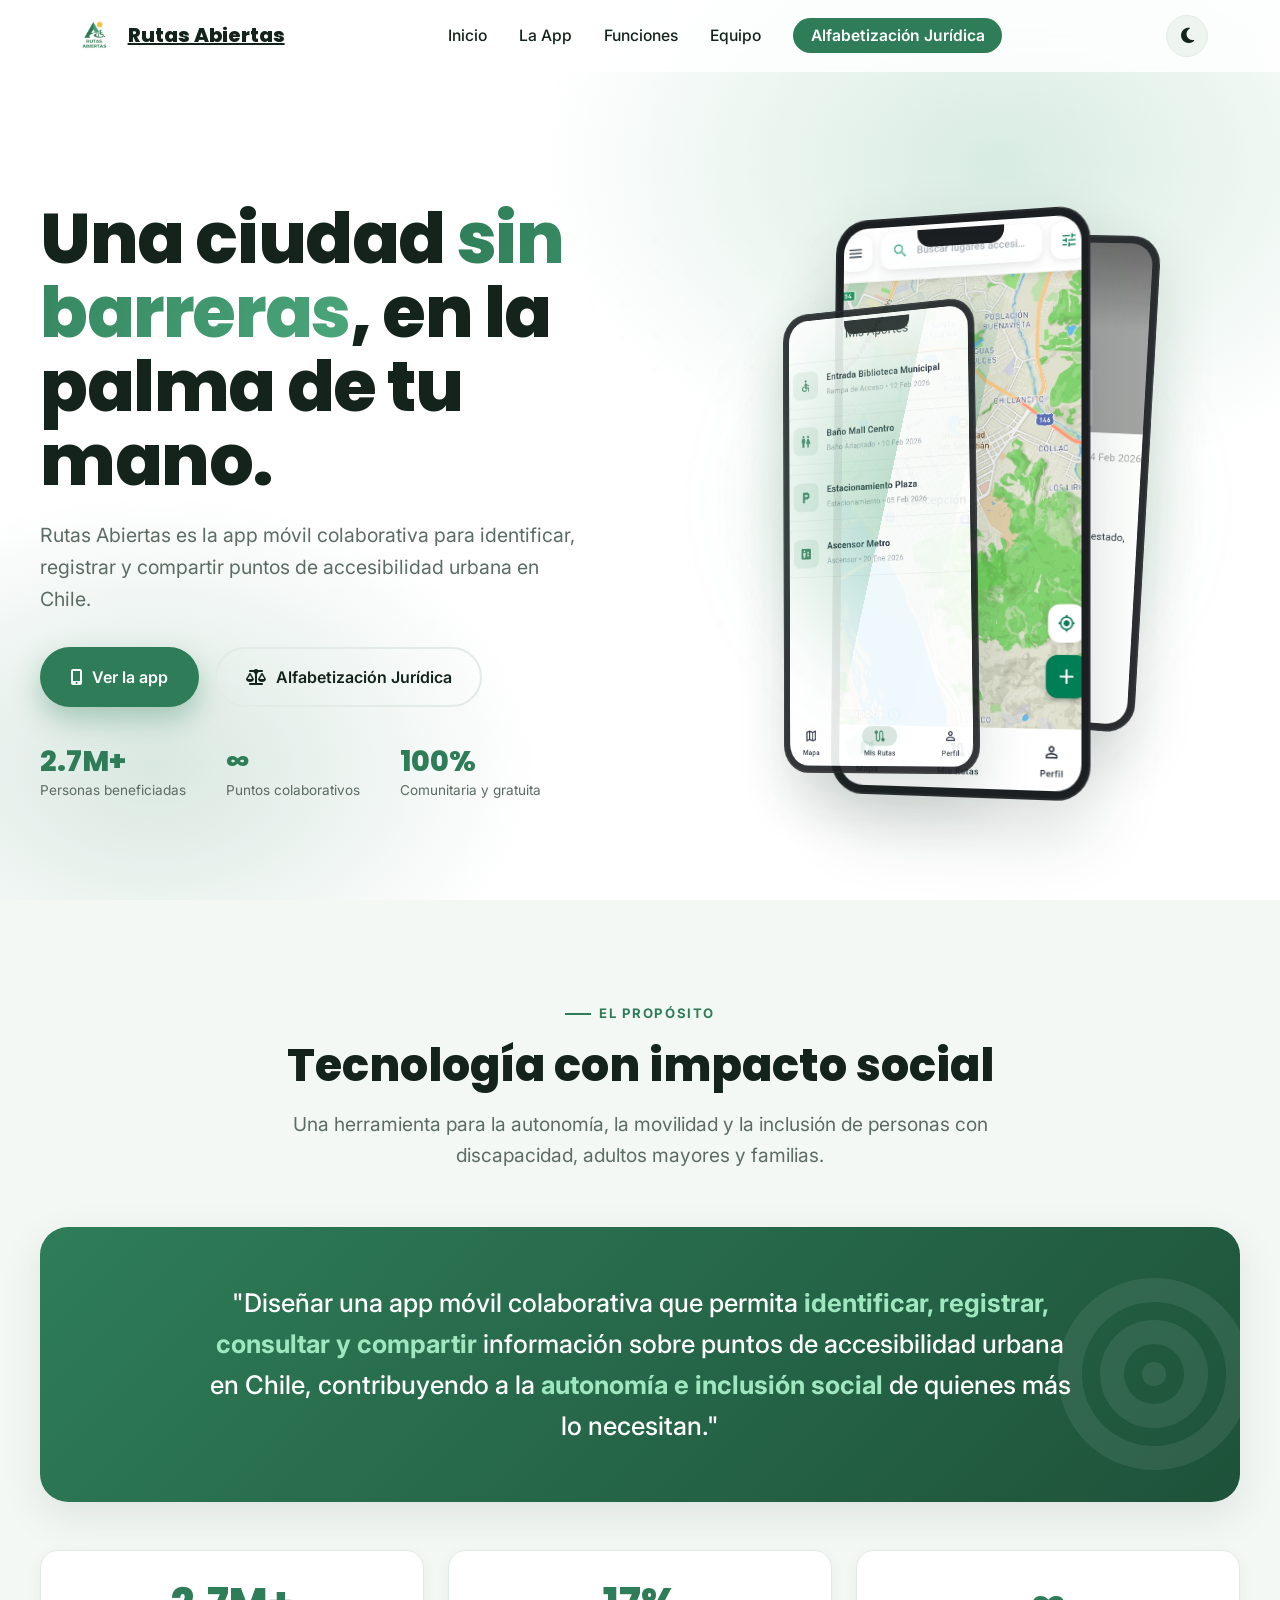
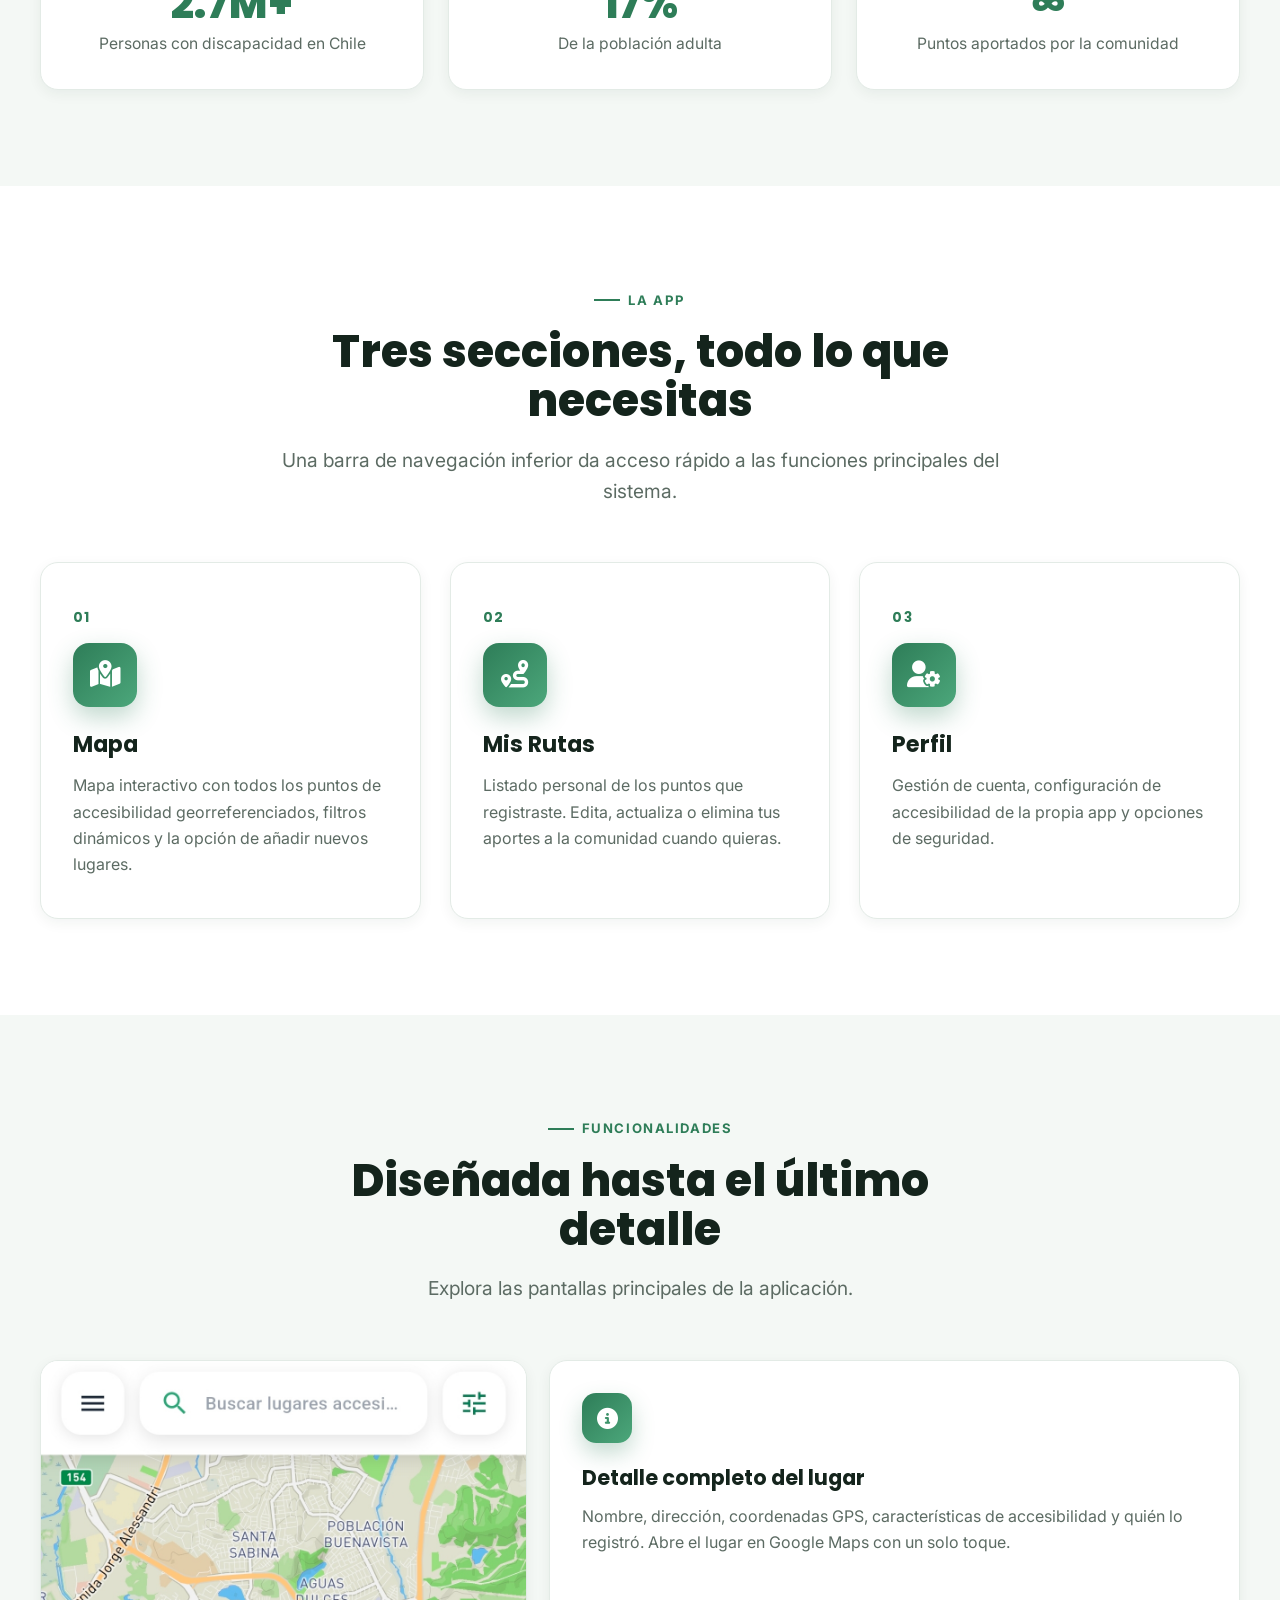
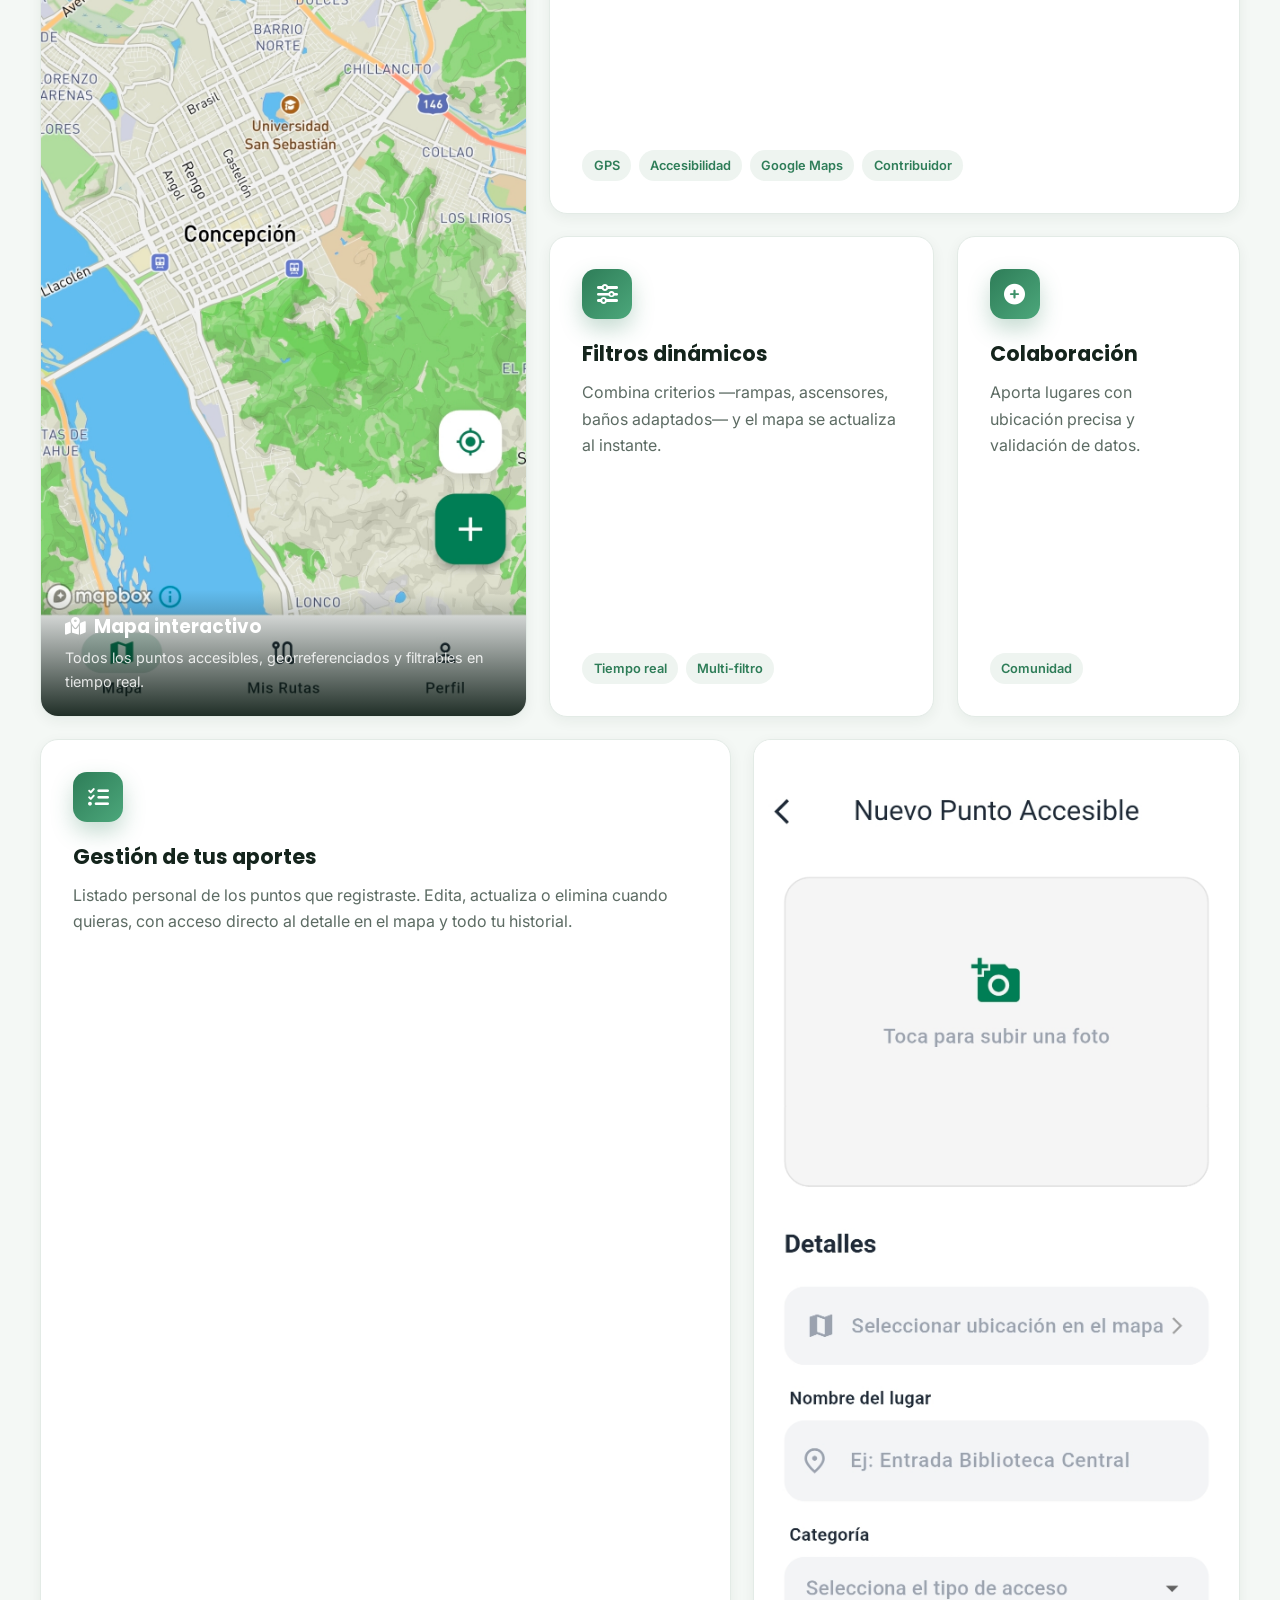
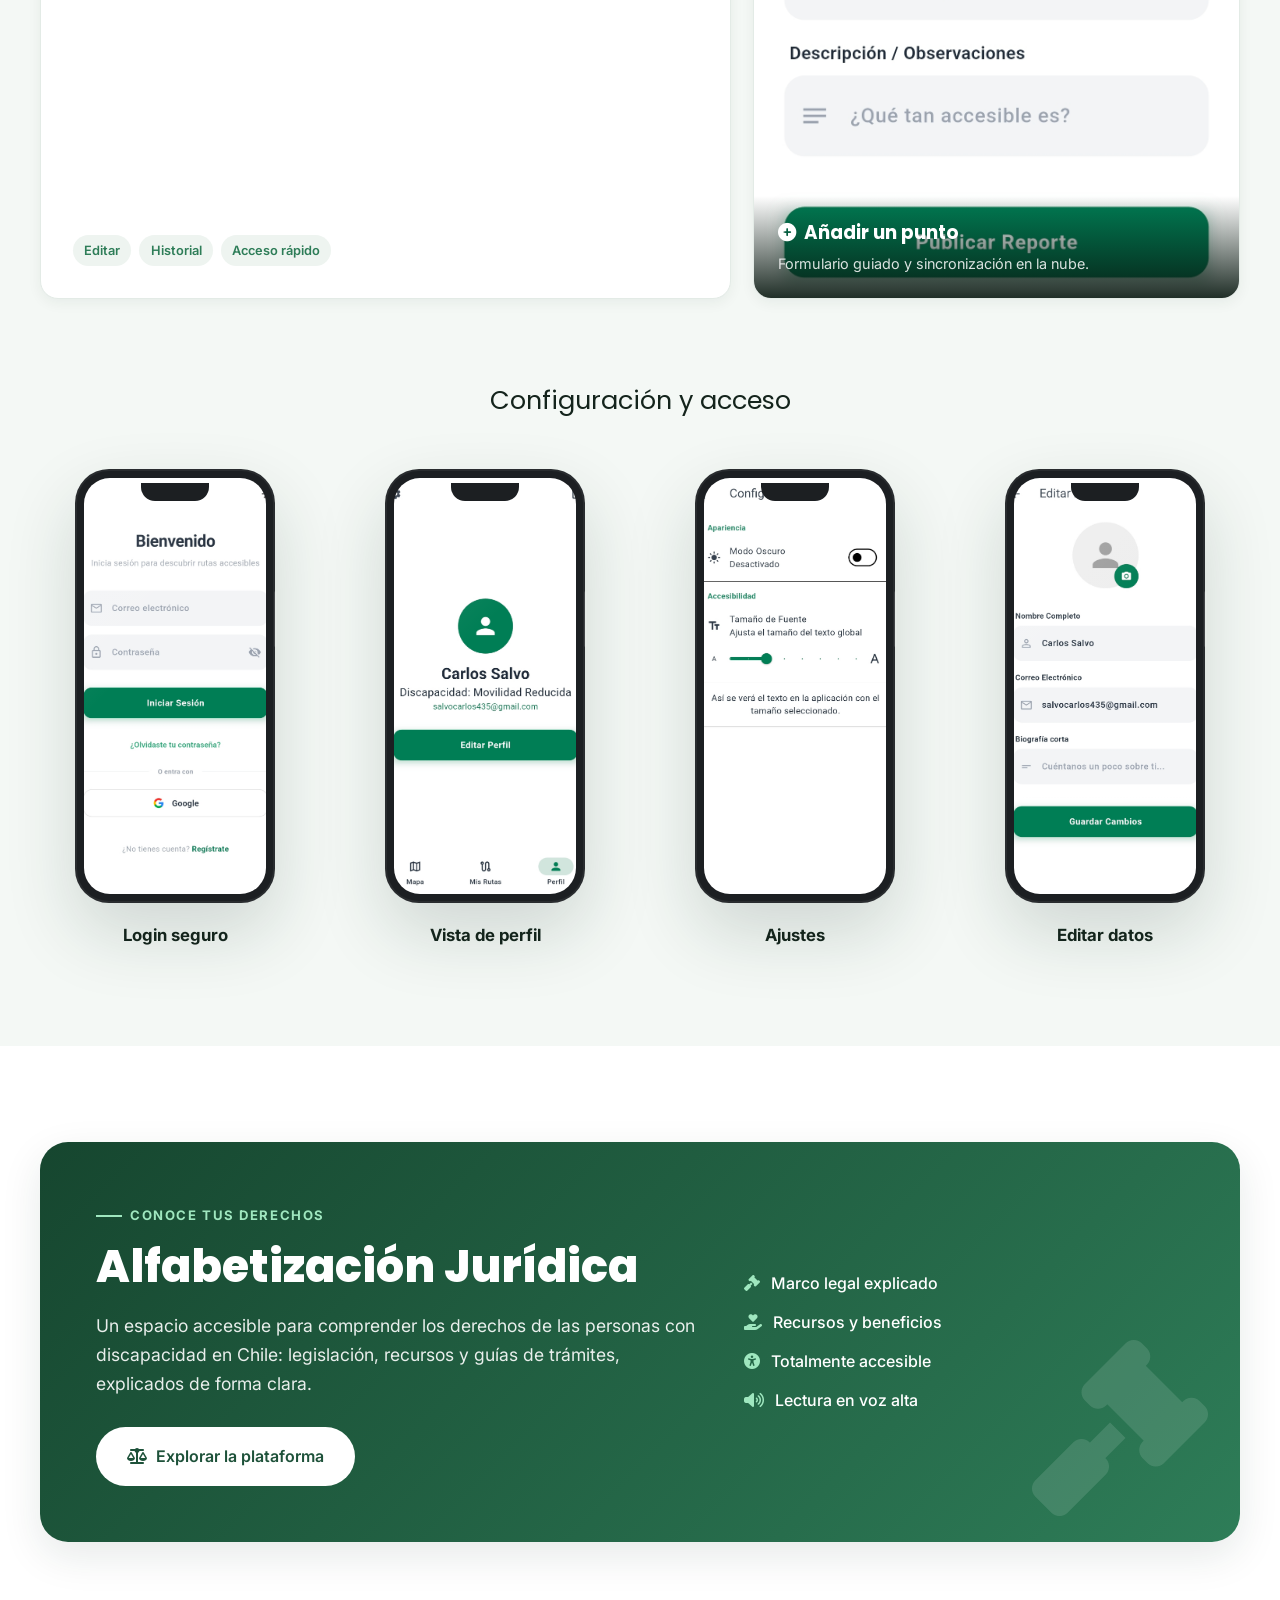
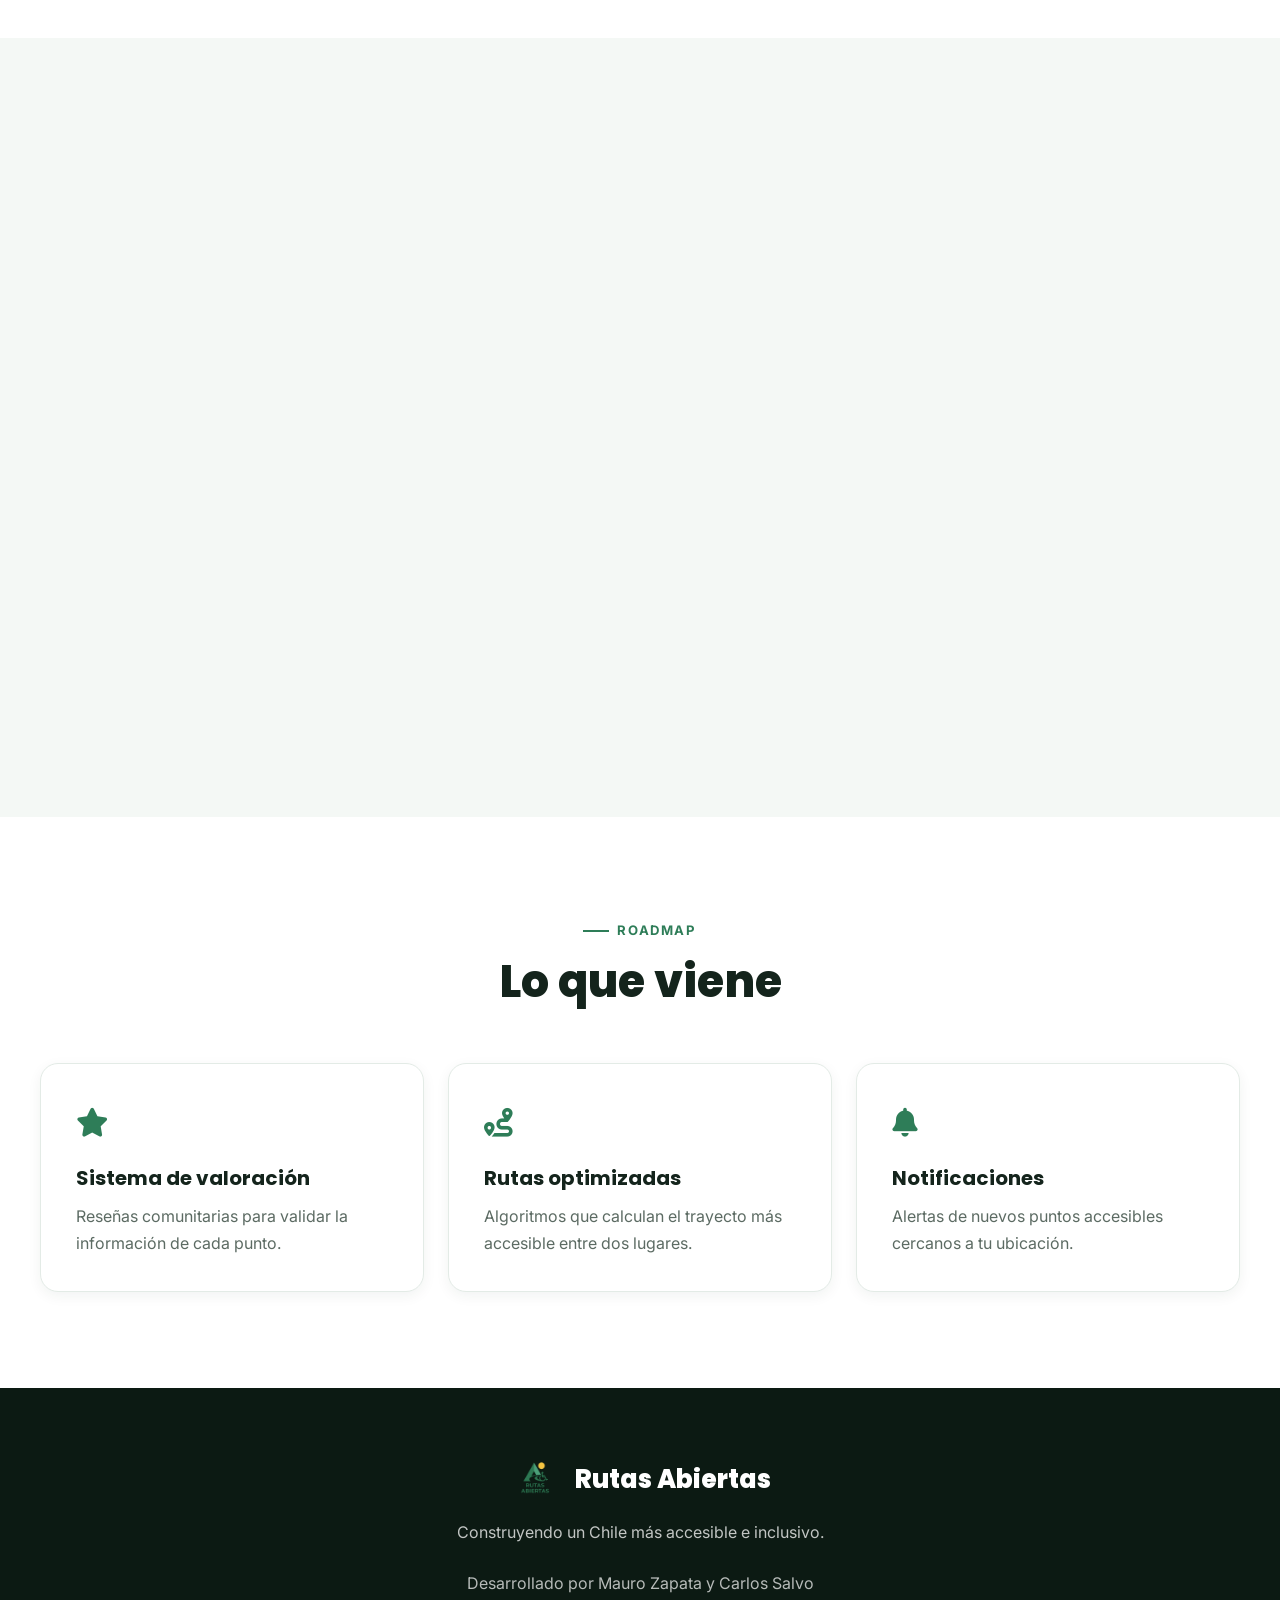
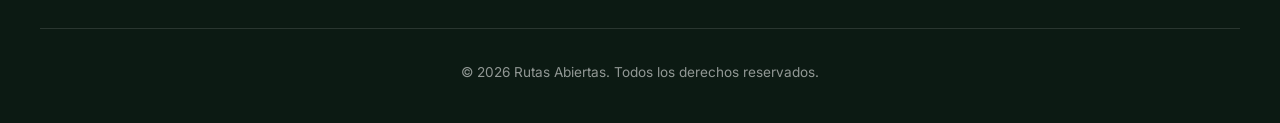
==== Index.html @ 4d5a3a68 "Rediseña presentación e integra Alfabetización Jurídica Presentación (Rutas Abiertas): - Hero con cl" ====
<!DOCTYPE html>
<html lang="es" data-theme="light">

<head>
    <meta charset="UTF-8">
    <meta name="viewport" content="width=device-width, initial-scale=1.0">
    <script>try{if(localStorage.getItem('theme')==='dark')document.documentElement.setAttribute('data-theme','dark');}catch(e){}</script>
    <title>Rutas Abiertas — App de Accesibilidad Urbana</title>
    <meta name="description"
        content="Rutas Abiertas: app móvil colaborativa para mapear y compartir puntos de accesibilidad urbana en Chile.">
    <link rel="preconnect" href="https://fonts.googleapis.com">
    <link rel="preconnect" href="https://fonts.gstatic.com" crossorigin>
    <link rel="icon" href="/icons/favicon.ico" sizes="any">
    <link rel="apple-touch-icon" href="/icons/apple-touch-icon.png">
    <link
        href="https://fonts.googleapis.com/css2?family=Inter:wght@300;400;500;600;700;800&family=Poppins:wght@600;700;800&display=swap"
        rel="stylesheet">
    <link rel="stylesheet" href="https://cdnjs.cloudflare.com/ajax/libs/font-awesome/6.5.1/css/all.min.css">
    <link rel="stylesheet" href="/style.css">
</head>

<body>
    <!-- ================= NAVBAR ================= -->
    <nav class="navbar" id="navbar">
        <div class="nav-content">
            <a class="logo" href="#inicio" aria-label="Rutas Abiertas — inicio">
                <img src="/logo/logo_sin_fondo.png" alt=""> <span>Rutas Abiertas</span>
            </a>
            <ul class="nav-links" id="nav-links">
                <li><a href="#inicio">Inicio</a></li>
                <li><a href="#menus">La App</a></li>
                <li><a href="#funcionalidades">Funciones</a></li>
                <li><a href="#equipo">Equipo</a></li>
                <li><a class="nav-cta" href="/alfabetizacion-juridica/index.html">Alfabetización Jurídica</a></li>
            </ul>
            <div class="nav-actions">
                <button class="theme-toggle" id="theme-btn" aria-label="Cambiar tema">
                    <i class="fas fa-moon"></i>
                </button>
                <button class="menu-toggle" aria-label="Abrir menú">
                    <i class="fas fa-bars"></i>
                </button>
            </div>
        </div>
    </nav>

    <!-- ================= HERO ================= -->
    <header class="hero" id="inicio">
        <div class="hero-content">
            <div class="hero-text">
                <h1>Una ciudad <span class="grad">sin barreras</span>, en la palma de tu mano.</h1>
                <p>Rutas Abiertas es la app móvil colaborativa para identificar, registrar y compartir puntos de
                    accesibilidad urbana en Chile.</p>
                <div class="hero-actions">
                    <a href="#funcionalidades" class="btn btn-primary"><i class="fas fa-mobile-screen-button"></i> Ver
                        la app</a>
                    <a href="/alfabetizacion-juridica/index.html" class="btn btn-ghost"><i class="fas fa-scale-balanced"></i>
                        Alfabetización Jurídica</a>
                </div>
                <div class="hero-mini-stats">
                    <div>
                        <div class="num">2.7M+</div>
                        <div class="lbl">Personas beneficiadas</div>
                    </div>
                    <div>
                        <div class="num">∞</div>
                        <div class="lbl">Puntos colaborativos</div>
                    </div>
                    <div>
                        <div class="num">100%</div>
                        <div class="lbl">Comunitaria y gratuita</div>
                    </div>
                </div>
            </div>

            <div class="hero-visual">
                <div class="device-stage" id="device-stage">
                    <div class="glow"></div>
                    <div class="device device--left">
                        <div class="phone-frame">
                            <div class="phone-screen">
                                <img src="/layouts/light/routes.jpg" data-name="routes" alt="Pantalla Mis Rutas"
                                    class="app-screen">
                                <span class="glare"></span>
                            </div>
                        </div>
                    </div>
                    <div class="device device--right">
                        <div class="phone-frame">
                            <div class="phone-screen">
                                <img src="/layouts/light/detail.jpg" data-name="detail" alt="Pantalla de detalle"
                                    class="app-screen">
                                <span class="glare"></span>
                            </div>
                        </div>
                    </div>
                    <div class="device device--main">
                        <div class="phone-frame">
                            <div class="phone-screen">
                                <img src="/layouts/light/map.jpg" data-name="map" alt="Mapa de accesibilidad"
                                    class="app-screen">
                                <span class="glare"></span>
                            </div>
                        </div>
                    </div>
                </div>
            </div>
        </div>
    </header>

    <!-- ================= STATS / OBJETIVO ================= -->
    <section class="stats-strip" id="objetivo">
        <div class="container">
            <div class="section-head reveal">
                <span class="eyebrow">El propósito</span>
                <h2>Tecnología con impacto social</h2>
                <p class="section-subtitle">Una herramienta para la autonomía, la movilidad y la inclusión de personas
                    con discapacidad, adultos mayores y familias.</p>
            </div>

            <div class="objective-box reveal">
                <p class="objective-text">
                    "Diseñar una app móvil colaborativa que permita <strong>identificar, registrar, consultar y
                        compartir</strong> información sobre puntos de accesibilidad urbana en Chile, contribuyendo a la
                    <strong>autonomía e inclusión social</strong> de quienes más lo necesitan."
                </p>
            </div>

            <div class="stats-grid reveal" style="margin-top: 3rem;">
                <div class="stat-card">
                    <div class="stat-number">2.7M+</div>
                    <div class="stat-label">Personas con discapacidad en Chile</div>
                </div>
                <div class="stat-card">
                    <div class="stat-number">17%</div>
                    <div class="stat-label">De la población adulta</div>
                </div>
                <div class="stat-card">
                    <div class="stat-number">∞</div>
                    <div class="stat-label">Puntos aportados por la comunidad</div>
                </div>
            </div>
        </div>
    </section>

    <!-- ================= MENÚ / LA APP ================= -->
    <section id="menus">
        <div class="container">
            <div class="section-head reveal">
                <span class="eyebrow">La app</span>
                <h2>Tres secciones, todo lo que necesitas</h2>
                <p class="section-subtitle">Una barra de navegación inferior da acceso rápido a las funciones
                    principales del sistema.</p>
            </div>
            <div class="menu-showcase">
                <div class="menu-card reveal">
                    <span class="menu-number">01</span>
                    <div class="menu-icon"><i class="fas fa-map-location-dot"></i></div>
                    <h3>Mapa</h3>
                    <p>Mapa interactivo con todos los puntos de accesibilidad georreferenciados, filtros dinámicos y la
                        opción de añadir nuevos lugares.</p>
                </div>
                <div class="menu-card reveal">
                    <span class="menu-number">02</span>
                    <div class="menu-icon"><i class="fas fa-route"></i></div>
                    <h3>Mis Rutas</h3>
                    <p>Listado personal de los puntos que registraste. Edita, actualiza o elimina tus aportes a la
                        comunidad cuando quieras.</p>
                </div>
                <div class="menu-card reveal">
                    <span class="menu-number">03</span>
                    <div class="menu-icon"><i class="fas fa-user-gear"></i></div>
                    <h3>Perfil</h3>
                    <p>Gestión de cuenta, configuración de accesibilidad de la propia app y opciones de seguridad.</p>
                </div>
            </div>
        </div>
    </section>

    <!-- ================= FUNCIONALIDADES ================= -->
    <section id="funcionalidades" style="background: var(--bg-alt);">
        <div class="container">
            <div class="section-head reveal">
                <span class="eyebrow">Funcionalidades</span>
                <h2>Diseñada hasta el último detalle</h2>
                <p class="section-subtitle">Explora las pantallas principales de la aplicación.</p>
            </div>

            <div class="bento reveal">
                <div class="bento-cell bento-shot c-shot-lg">
                    <img src="/layouts/light/map.jpg" data-name="map" alt="Mapa de accesibilidad" class="app-screen">
                    <div class="shot-cap">
                        <h4><i class="fas fa-map-location-dot"></i> Mapa interactivo</h4>
                        <p>Todos los puntos accesibles, georreferenciados y filtrables en tiempo real.</p>
                    </div>
                </div>

                <div class="bento-cell bento-feature c-detalle">
                    <div class="b-icon"><i class="fas fa-circle-info"></i></div>
                    <h3>Detalle completo del lugar</h3>
                    <p>Nombre, dirección, coordenadas GPS, características de accesibilidad y quién lo registró. Abre el
                        lugar en Google Maps con un solo toque.</p>
                    <ul class="bento-tags">
                        <li>GPS</li>
                        <li>Accesibilidad</li>
                        <li>Google Maps</li>
                        <li>Contribuidor</li>
                    </ul>
                </div>

                <div class="bento-cell bento-feature c-filtros">
                    <div class="b-icon"><i class="fas fa-sliders"></i></div>
                    <h3>Filtros dinámicos</h3>
                    <p>Combina criterios —rampas, ascensores, baños adaptados— y el mapa se actualiza al instante.</p>
                    <ul class="bento-tags">
                        <li>Tiempo real</li>
                        <li>Multi-filtro</li>
                    </ul>
                </div>

                <div class="bento-cell bento-feature c-colab">
                    <div class="b-icon"><i class="fas fa-circle-plus"></i></div>
                    <h3>Colaboración</h3>
                    <p>Aporta lugares con ubicación precisa y validación de datos.</p>
                    <ul class="bento-tags">
                        <li>Comunidad</li>
                    </ul>
                </div>

                <div class="bento-cell bento-feature c-gestion">
                    <div class="b-icon"><i class="fas fa-list-check"></i></div>
                    <h3>Gestión de tus aportes</h3>
                    <p>Listado personal de los puntos que registraste. Edita, actualiza o elimina cuando quieras, con
                        acceso directo al detalle en el mapa y todo tu historial.</p>
                    <ul class="bento-tags">
                        <li>Editar</li>
                        <li>Historial</li>
                        <li>Acceso rápido</li>
                    </ul>
                </div>

                <div class="bento-cell bento-shot c-shot-sm">
                    <img src="/layouts/light/newPoint.jpg" data-name="newPoint" alt="Añadir punto" class="app-screen">
                    <div class="shot-cap">
                        <h4><i class="fas fa-circle-plus"></i> Añadir un punto</h4>
                        <p>Formulario guiado y sincronización en la nube.</p>
                    </div>
                </div>
            </div>

            <div class="extra-title reveal" style="margin-top: 5rem;">Configuración y acceso</div>
            <div class="extra-screens-grid reveal">
                <div class="mini-screen-card">
                    <div class="phone-mockup">
                        <div class="phone-frame">
                            <div class="phone-screen">
                                <img src="/layouts/light/login.jpg" data-name="login" alt="Login" class="app-screen">
                                <span class="glare"></span>
                            </div>
                        </div>
                    </div>
                    <h4>Login seguro</h4>
                </div>
                <div class="mini-screen-card">
                    <div class="phone-mockup">
                        <div class="phone-frame">
                            <div class="phone-screen">
                                <img src="/layouts/light/profile.jpg" data-name="profile" alt="Perfil"
                                    class="app-screen">
                                <span class="glare"></span>
                            </div>
                        </div>
                    </div>
                    <h4>Vista de perfil</h4>
                </div>
                <div class="mini-screen-card">
                    <div class="phone-mockup">
                        <div class="phone-frame">
                            <div class="phone-screen">
                                <img src="/layouts/light/settings.jpg" data-name="settings" alt="Ajustes"
                                    class="app-screen">
                                <span class="glare"></span>
                            </div>
                        </div>
                    </div>
                    <h4>Ajustes</h4>
                </div>
                <div class="mini-screen-card">
                    <div class="phone-mockup">
                        <div class="phone-frame">
                            <div class="phone-screen">
                                <img src="/layouts/light/editProfile.jpg" data-name="editProfile" alt="Editar datos"
                                    class="app-screen">
                                <span class="glare"></span>
                            </div>
                        </div>
                    </div>
                    <h4>Editar datos</h4>
                </div>
            </div>
        </div>
    </section>

    <!-- ================= BANNER ALFABETIZACIÓN ================= -->
    <section id="alfabetizacion">
        <div class="container">
            <div class="legal-banner reveal">
                <div class="legal-banner-text">
                    <span class="eyebrow">Conoce tus derechos</span>
                    <h2>Alfabetización Jurídica</h2>
                    <p>Un espacio accesible para comprender los derechos de las personas con discapacidad en Chile:
                        legislación, recursos y guías de trámites, explicados de forma clara.</p>
                    <a href="/alfabetizacion-juridica/index.html" class="btn btn-light"><i class="fas fa-scale-balanced"></i>
                        Explorar la plataforma</a>
                </div>
                <ul class="legal-points">
                    <li><i class="fas fa-gavel"></i> Marco legal explicado</li>
                    <li><i class="fas fa-hand-holding-heart"></i> Recursos y beneficios</li>
                    <li><i class="fas fa-universal-access"></i> Totalmente accesible</li>
                    <li><i class="fas fa-volume-high"></i> Lectura en voz alta</li>
                </ul>
            </div>
        </div>
    </section>

    <!-- ================= EQUIPO ================= -->
    <section id="equipo" style="background: var(--bg-alt);">
        <div class="container">
            <div class="section-head reveal">
                <span class="eyebrow">El equipo</span>
                <h2>Quiénes lo construyen</h2>
                <p class="section-subtitle">Desarrollado por estudiantes de Ingeniería en Informática del Instituto
                    Profesional Virginio Gómez.</p>
            </div>
            <div class="team-grid">
                <div class="team-card reveal">
                    <div class="team-avatar">MZ</div>
                    <h3>Mauro Zapata</h3>
                    <p class="team-role">Scrum Master & Dev</p>
                    <p class="bio">Responsable de la gestión ágil del proyecto, la arquitectura de software y la
                        integración con servicios en la nube.</p>
                </div>
                <div class="team-card reveal">
                    <div class="team-avatar">CS</div>
                    <h3>Carlos Salvo</h3>
                    <p class="team-role">Desarrollador Full Stack</p>
                    <p class="bio">Desarrollador principal del software: funcionalidades móviles, integración con Flutter
                        y Mapbox, interfaz y experiencia de accesibilidad.</p>
                </div>
            </div>
        </div>
    </section>

    <!-- ================= PRÓXIMOS PASOS ================= -->
    <section id="proximos">
        <div class="container">
            <div class="section-head reveal">
                <span class="eyebrow">Roadmap</span>
                <h2>Lo que viene</h2>
            </div>
            <div class="next-grid">
                <div class="next-card reveal">
                    <div class="ic"><i class="fas fa-star"></i></div>
                    <h3>Sistema de valoración</h3>
                    <p>Reseñas comunitarias para validar la información de cada punto.</p>
                </div>
                <div class="next-card reveal">
                    <div class="ic"><i class="fas fa-route"></i></div>
                    <h3>Rutas optimizadas</h3>
                    <p>Algoritmos que calculan el trayecto más accesible entre dos lugares.</p>
                </div>
                <div class="next-card reveal">
                    <div class="ic"><i class="fas fa-bell"></i></div>
                    <h3>Notificaciones</h3>
                    <p>Alertas de nuevos puntos accesibles cercanos a tu ubicación.</p>
                </div>
            </div>
        </div>
    </section>

    <!-- ================= FOOTER ================= -->
    <footer>
        <div class="container">
            <div class="footer-logo">
                <img src="/logo/logo_sin_fondo.png" alt=""> Rutas Abiertas
            </div>
            <p class="footer-tag">Construyendo un Chile más accesible e inclusivo.</p>
            <p style="color: rgba(255,255,255,0.7);">Desarrollado por Mauro Zapata y Carlos Salvo</p>
            <p class="footer-bottom">© 2026 Rutas Abiertas. Todos los derechos reservados.</p>
        </div>
    </footer>

    <script src="/script.js"></script>
</body>

</html>
---- style.css ----
/* ============================================================
   RUTAS ABIERTAS — PRESENTACIÓN DE LA APP
   Paleta verde · Light/Dark · Mockups ladeados y animados
   ============================================================ */

:root {
    /* --- Light --- */
    --primary: #2E7D58;
    --primary-dark: #1e523a;
    --secondary: #4CA77B;
    --accent: #4CA77B;
    --accent-soft: #8FD3B0;

    --bg: #FFFFFF;
    --bg-alt: #F4F8F5;
    --surface: #FFFFFF;
    --surface-2: #EEF4F0;
    --border: #E3EBE6;

    --text-main: #14241C;
    --text-muted: #5C6B63;

    --shadow-sm: 0 4px 14px rgba(16, 51, 36, 0.06);
    --shadow-md: 0 14px 40px rgba(16, 51, 36, 0.10);
    --shadow-lg: 0 30px 70px rgba(16, 51, 36, 0.16);
    --glow: 0 0 80px rgba(76, 167, 123, 0.45);

    --phone-frame: #1c1f22;
    --bg-footer: #0c1a13;
    --white: #F9FAFB;

    --radius: 18px;
    --radius-lg: 28px;
    --nav-h: 72px;
    --ease: cubic-bezier(.22, 1, .36, 1);
}

[data-theme="dark"] {
    --primary: #57BE8E;
    --primary-dark: #2E7D58;
    --secondary: #2E7D58;
    --accent: #57BE8E;
    --accent-soft: #2E7D58;

    --bg: #0C1310;
    --bg-alt: #0F1A14;
    --surface: #14211A;
    --surface-2: #1A2C22;
    --border: #213328;

    --text-main: #EAF3EE;
    --text-muted: #9BB0A4;

    --shadow-sm: 0 4px 14px rgba(0, 0, 0, 0.35);
    --shadow-md: 0 14px 40px rgba(0, 0, 0, 0.45);
    --shadow-lg: 0 30px 70px rgba(0, 0, 0, 0.6);
    --glow: 0 0 90px rgba(87, 190, 142, 0.35);

    --phone-frame: #050806;
    --bg-footer: #060d09;
}

* {
    margin: 0;
    padding: 0;
    box-sizing: border-box;
}

html {
    scroll-behavior: smooth;
    scrollbar-color: var(--primary) var(--bg);
    scroll-padding-top: var(--nav-h);
}

body {
    font-family: 'Inter', sans-serif;
    color: var(--text-main);
    background: var(--bg);
    overflow-x: hidden;
    line-height: 1.65;
    transition: background-color .4s ease, color .4s ease;
}

img {
    max-width: 100%;
    display: block;
}

::-webkit-scrollbar {
    width: 10px;
    height: 10px;
}

::-webkit-scrollbar-track {
    background: var(--bg-alt);
}

::-webkit-scrollbar-thumb {
    background: var(--primary);
    border-radius: 10px;
    border: 2px solid var(--bg-alt);
}

::-webkit-scrollbar-thumb:hover {
    background: var(--primary-dark);
}

::selection {
    background: var(--primary);
    color: #fff;
}

/* ---------- NAVBAR ---------- */
.navbar {
    position: fixed;
    top: 0;
    width: 100%;
    height: var(--nav-h);
    background: color-mix(in srgb, var(--bg) 82%, transparent);
    backdrop-filter: saturate(160%) blur(14px);
    -webkit-backdrop-filter: saturate(160%) blur(14px);
    border-bottom: 1px solid transparent;
    z-index: 1000;
    transition: border-color .3s ease, background .3s ease, box-shadow .3s ease;
}

.navbar.scrolled {
    border-bottom-color: var(--border);
    box-shadow: var(--shadow-sm);
}

.nav-content {
    max-width: 1200px;
    height: 100%;
    margin: 0 auto;
    display: flex;
    justify-content: space-between;
    align-items: center;
    padding: 0 2rem;
}

.logo {
    display: flex;
    align-items: center;
    gap: 0.6rem;
    font-weight: 800;
    font-size: 1.25rem;
    color: var(--text-main);
    font-family: 'Poppins', sans-serif;
}

.logo img {
    height: 46px;
}

.nav-links {
    display: flex;
    gap: 2rem;
    list-style: none;
    align-items: center;
}

.nav-links a {
    color: var(--text-main);
    text-decoration: none;
    font-weight: 500;
    font-size: 0.98rem;
    position: relative;
    transition: color .25s;
}

.nav-links a::after {
    content: '';
    position: absolute;
    left: 0;
    bottom: -6px;
    width: 0;
    height: 2px;
    border-radius: 2px;
    background: var(--primary);
    transition: width .25s var(--ease);
}

.nav-links a:hover {
    color: var(--primary);
}

.nav-links a:hover::after {
    width: 100%;
}

.nav-links a.nav-cta {
    padding: 0.5rem 1.1rem;
    border-radius: 50px;
    background: var(--primary);
    color: #fff;
    font-weight: 600;
}

.nav-links a.nav-cta::after {
    display: none;
}

.nav-links a.nav-cta:hover {
    background: var(--primary-dark);
    transform: translateY(-1px);
}

.nav-actions {
    display: flex;
    align-items: center;
    gap: 0.75rem;
}

.theme-toggle {
    background: var(--surface-2);
    border: 1px solid var(--border);
    color: var(--text-main);
    width: 42px;
    height: 42px;
    border-radius: 50%;
    cursor: pointer;
    display: flex;
    align-items: center;
    justify-content: center;
    font-size: 1.1rem;
    transition: transform .3s var(--ease), background .3s;
}

.theme-toggle:hover {
    transform: rotate(-20deg) scale(1.05);
    color: var(--primary);
}

.menu-toggle {
    display: none;
    background: none;
    border: none;
    font-size: 1.5rem;
    color: var(--text-main);
    cursor: pointer;
}

/* ---------- LAYOUT ---------- */
section {
    padding: 6rem 2rem;
    width: 100%;
}

.container {
    max-width: 1200px;
    margin: 0 auto;
}

.eyebrow {
    display: inline-flex;
    align-items: center;
    gap: 0.5rem;
    font-size: 0.82rem;
    font-weight: 700;
    letter-spacing: .12em;
    text-transform: uppercase;
    color: var(--primary);
    margin-bottom: 1rem;
}

.eyebrow::before {
    content: '';
    width: 26px;
    height: 2px;
    background: var(--primary);
}

h2 {
    font-family: 'Poppins', sans-serif;
    font-size: clamp(2rem, 4vw, 2.8rem);
    font-weight: 800;
    color: var(--text-main);
    line-height: 1.1;
    margin-bottom: 1.2rem;
}

.section-head {
    text-align: center;
    max-width: 720px;
    margin: 0 auto 3.5rem;
}

.section-subtitle {
    font-size: 1.2rem;
    color: var(--text-muted);
    line-height: 1.6;
}

/* ---------- BUTTONS ---------- */
.btn {
    display: inline-flex;
    align-items: center;
    gap: 0.6rem;
    padding: 0.9rem 1.8rem;
    border-radius: 50px;
    font-weight: 600;
    font-size: 1rem;
    text-decoration: none;
    cursor: pointer;
    border: 2px solid transparent;
    transition: transform .25s var(--ease), box-shadow .25s, background .25s, color .25s;
}

.btn-primary {
    background: var(--primary);
    color: #fff;
    box-shadow: 0 12px 28px rgba(46, 125, 88, 0.35);
}

.btn-primary:hover {
    background: var(--primary-dark);
    transform: translateY(-3px);
    box-shadow: 0 18px 38px rgba(46, 125, 88, 0.45);
}

.btn-ghost {
    background: transparent;
    color: var(--text-main);
    border-color: var(--border);
}

.btn-ghost:hover {
    border-color: var(--primary);
    color: var(--primary);
    transform: translateY(-3px);
}

/* ---------- HERO ---------- */
.hero {
    position: relative;
    min-height: 100vh;
    display: flex;
    align-items: center;
    padding-top: calc(var(--nav-h) + 2rem);
    overflow: hidden;
}

.hero::before {
    /* malla de color suave */
    content: '';
    position: absolute;
    inset: 0;
    background:
        radial-gradient(60% 60% at 78% 18%, rgba(76, 167, 123, 0.22), transparent 60%),
        radial-gradient(50% 50% at 12% 85%, rgba(46, 125, 88, 0.18), transparent 60%),
        var(--bg);
    z-index: -2;
}

.hero::after {
    /* puntos sutiles */
    content: '';
    position: absolute;
    inset: 0;
    background-image: radial-gradient(currentColor 1px, transparent 1px);
    background-size: 32px 32px;
    color: var(--primary);
    opacity: .05;
    z-index: -1;
    mask-image: radial-gradient(70% 70% at 50% 40%, #000, transparent);
    -webkit-mask-image: radial-gradient(70% 70% at 50% 40%, #000, transparent);
}

.hero-content {
    max-width: 1200px;
    width: 100%;
    margin: 0 auto;
    display: grid;
    grid-template-columns: 1.05fr 1fr;
    gap: 3rem;
    align-items: center;
}

.hero-badge {
    display: inline-flex;
    align-items: center;
    gap: 0.5rem;
    background: var(--surface);
    border: 1px solid var(--border);
    color: var(--primary);
    padding: 0.45rem 1rem;
    border-radius: 50px;
    font-size: 0.88rem;
    font-weight: 600;
    margin-bottom: 1.5rem;
    box-shadow: var(--shadow-sm);
}

.hero-badge .dot {
    width: 8px;
    height: 8px;
    border-radius: 50%;
    background: var(--primary);
    box-shadow: 0 0 0 0 rgba(46, 125, 88, .6);
    animation: pulse 2s infinite;
}

@keyframes pulse {
    0% { box-shadow: 0 0 0 0 rgba(46, 125, 88, .5); }
    70% { box-shadow: 0 0 0 10px rgba(46, 125, 88, 0); }
    100% { box-shadow: 0 0 0 0 rgba(46, 125, 88, 0); }
}

.hero-text h1 {
    font-family: 'Poppins', sans-serif;
    font-size: clamp(2.8rem, 6vw, 4.4rem);
    font-weight: 800;
    line-height: 1.05;
    margin-bottom: 1.3rem;
    letter-spacing: -0.02em;
}

.hero-text h1 .grad {
    background: linear-gradient(120deg, var(--primary), var(--accent));
    -webkit-background-clip: text;
    background-clip: text;
    color: transparent;
}

.hero-text p {
    font-size: 1.22rem;
    color: var(--text-muted);
    max-width: 540px;
    margin-bottom: 2rem;
}

.hero-actions {
    display: flex;
    flex-wrap: wrap;
    gap: 1rem;
    margin-bottom: 2.5rem;
}

.hero-mini-stats {
    display: flex;
    gap: 2.5rem;
    flex-wrap: wrap;
}

.hero-mini-stats .num {
    font-family: 'Poppins', sans-serif;
    font-size: 1.8rem;
    font-weight: 800;
    color: var(--primary);
    line-height: 1;
}

.hero-mini-stats .lbl {
    font-size: 0.85rem;
    color: var(--text-muted);
    margin-top: 0.25rem;
}

/* ---------- DEVICE CLUSTER (mockups ladeados) ---------- */
.device-stage {
    position: relative;
    height: 600px;
    perspective: 1800px;
    transform-style: preserve-3d;
}

.device-stage .glow {
    position: absolute;
    inset: 12% 8%;
    background: radial-gradient(circle, var(--accent), transparent 68%);
    filter: blur(40px);
    opacity: .55;
    z-index: 0;
}

.device {
    position: absolute;
    top: 50%;
    left: 50%;
    width: 270px;
    transition: transform .6s var(--ease);
    will-change: transform;
}

/* teléfono central protagonista */
.device--main {
    z-index: 4;
    transform: translate(-50%, -50%) rotateY(-18deg) rotateX(4deg) rotateZ(-1deg);
    animation: floatA 7s ease-in-out infinite;
}

/* teléfono trasero izquierdo */
.device--left {
    z-index: 2;
    transform: translate(-80%, -44%) rotateY(-24deg) rotateX(5deg) rotateZ(-3deg) scale(.8);
    opacity: .9;
    animation: floatB 8s ease-in-out infinite;
}

/* teléfono trasero derecho */
.device--right {
    z-index: 3;
    transform: translate(-22%, -54%) rotateY(-13deg) rotateX(2deg) rotateZ(3deg) scale(.84);
    opacity: .94;
    animation: floatC 6.5s ease-in-out infinite;
}

@keyframes floatA {
    0%, 100% { translate: 0 0; }
    50% { translate: 0 -22px; }
}

@keyframes floatB {
    0%, 100% { translate: 0 0; }
    50% { translate: 0 -14px; }
}

@keyframes floatC {
    0%, 100% { translate: 0 0; }
    50% { translate: 0 -30px; }
}

/* ---------- PHONE FRAME ---------- */
.phone-frame {
    position: relative;
    width: 100%;
    aspect-ratio: 9 / 19.5;
    background: var(--phone-frame);
    border-radius: 34px;
    padding: 9px;
    box-shadow: var(--shadow-lg), inset 0 0 0 2px rgba(255, 255, 255, 0.06);
}

.phone-frame::before {
    /* notch / isla */
    content: '';
    position: absolute;
    top: 14px;
    left: 50%;
    transform: translateX(-50%);
    width: 34%;
    height: 18px;
    background: var(--phone-frame);
    border-radius: 0 0 14px 14px;
    z-index: 3;
}

.phone-frame::after {
    /* botón lateral */
    content: '';
    position: absolute;
    right: -2px;
    top: 28%;
    width: 3px;
    height: 56px;
    border-radius: 3px;
    background: rgba(255, 255, 255, 0.12);
}

.phone-screen {
    position: relative;
    width: 100%;
    height: 100%;
    border-radius: 26px;
    overflow: hidden;
    background: #000;
}

.phone-screen img {
    width: 100%;
    height: 100%;
    object-fit: cover;
}

.phone-screen .glare {
    position: absolute;
    inset: 0;
    background: linear-gradient(135deg, rgba(255, 255, 255, 0.18), transparent 40%);
    pointer-events: none;
}

/* mockup estático reutilizable (secciones) */
.phone-mockup {
    width: 100%;
    max-width: 280px;
    margin: 0 auto;
}

.phone-mockup.tilt {
    transform: rotateY(-16deg) rotateX(4deg) rotateZ(-2deg);
    transition: transform .5s var(--ease);
}

.phone-mockup.tilt.tilt-right {
    transform: rotateY(16deg) rotateX(4deg) rotateZ(2deg);
}

.phone-mockup.tilt:hover {
    transform: rotateY(0) rotateX(0) rotateZ(0);
}

/* ---------- STATS STRIP ---------- */
.stats-strip {
    background: var(--bg-alt);
}

.stats-grid {
    display: grid;
    grid-template-columns: repeat(auto-fit, minmax(200px, 1fr));
    gap: 1.5rem;
}

.stat-card {
    background: var(--surface);
    padding: 2rem;
    border-radius: var(--radius);
    text-align: center;
    border: 1px solid var(--border);
    box-shadow: var(--shadow-sm);
    transition: transform .3s var(--ease), box-shadow .3s;
}

.stat-card:hover {
    transform: translateY(-6px);
    box-shadow: var(--shadow-md);
}

.stat-number {
    font-family: 'Poppins', sans-serif;
    font-size: 2.6rem;
    font-weight: 800;
    color: var(--primary);
    line-height: 1;
    margin-bottom: 0.4rem;
}

.stat-label {
    color: var(--text-muted);
    font-size: 0.98rem;
}

/* ---------- OBJETIVO ---------- */
.objective-box {
    /* verde fijo (no depende del tema) para contraste estable del texto */
    background: linear-gradient(135deg, #2E7D58, #1e523a);
    color: #fff;
    border-radius: var(--radius-lg);
    padding: 3.5rem;
    text-align: center;
    box-shadow: var(--shadow-md);
    position: relative;
    overflow: hidden;
}

.objective-box::before {
    content: '\f140';
    font-family: 'Font Awesome 6 Free';
    font-weight: 900;
    position: absolute;
    right: -10px;
    bottom: -30px;
    font-size: 12rem;
    opacity: .08;
}

.objective-text {
    font-size: clamp(1.2rem, 2.3vw, 1.6rem);
    font-weight: 500;
    line-height: 1.6;
    max-width: 880px;
    margin: 0 auto;
}

.objective-text strong {
    color: #9FE7BF;
    font-weight: 700;
}

/* ---------- MENÚS (cards) ---------- */
.menu-showcase {
    display: grid;
    grid-template-columns: repeat(auto-fit, minmax(280px, 1fr));
    gap: 1.8rem;
}

.menu-card {
    background: var(--surface);
    padding: 2.5rem 2rem;
    border-radius: var(--radius);
    border: 1px solid var(--border);
    box-shadow: var(--shadow-sm);
    position: relative;
    overflow: hidden;
    transition: transform .3s var(--ease), box-shadow .3s, border-color .3s;
}

.menu-card::before {
    content: '';
    position: absolute;
    top: 0;
    left: 0;
    width: 100%;
    height: 4px;
    background: linear-gradient(90deg, var(--primary), var(--accent));
    transform: scaleX(0);
    transform-origin: left;
    transition: transform .4s var(--ease);
}

.menu-card:hover {
    transform: translateY(-8px);
    box-shadow: var(--shadow-md);
    border-color: transparent;
}

.menu-card:hover::before {
    transform: scaleX(1);
}

.menu-number {
    font-family: 'Poppins', sans-serif;
    font-size: 0.85rem;
    font-weight: 700;
    color: var(--primary);
    letter-spacing: .1em;
}

.menu-icon {
    width: 64px;
    height: 64px;
    border-radius: 16px;
    display: flex;
    align-items: center;
    justify-content: center;
    font-size: 1.7rem;
    color: #fff;
    background: linear-gradient(135deg, var(--primary), var(--accent));
    margin: 0.8rem 0 1.2rem;
    box-shadow: 0 10px 24px rgba(46, 125, 88, 0.3);
}

.menu-card h3 {
    font-family: 'Poppins', sans-serif;
    font-size: 1.4rem;
    margin-bottom: 0.6rem;
}

.menu-card p {
    color: var(--text-muted);
}

/* ---------- FUNCIONALIDADES — BENTO ---------- */
.bento {
    display: grid;
    grid-template-columns: repeat(12, 1fr);
    grid-auto-rows: minmax(200px, auto);
    gap: 1.4rem;
}

.bento-cell {
    position: relative;
    border-radius: var(--radius);
    border: 1px solid var(--border);
    background: var(--surface);
    box-shadow: var(--shadow-sm);
    overflow: hidden;
    transition: transform .35s var(--ease), box-shadow .35s, border-color .35s;
}

.bento-cell:hover {
    transform: translateY(-6px);
    box-shadow: var(--shadow-md);
    border-color: transparent;
}

.bento .c-shot-lg { grid-column: span 5; grid-row: span 2; }
.bento .c-detalle { grid-column: span 7; }
.bento .c-filtros { grid-column: span 4; }
.bento .c-colab   { grid-column: span 3; }
.bento .c-gestion { grid-column: span 7; }
.bento .c-shot-sm { grid-column: span 5; }

/* celda con captura de la app */
.bento-shot { padding: 0; }

.bento-shot img {
    width: 100%;
    height: 100%;
    object-fit: cover;
    display: block;
}

.bento-shot .shot-cap {
    position: absolute;
    inset: auto 0 0 0;
    padding: 1.4rem 1.5rem;
    background: linear-gradient(transparent, rgba(8, 24, 16, 0.9));
    color: #fff;
}

.bento-shot .shot-cap h4 {
    font-family: 'Poppins', sans-serif;
    font-size: 1.15rem;
    display: flex;
    align-items: center;
    gap: 0.5rem;
}

.bento-shot .shot-cap p {
    font-size: 0.9rem;
    opacity: 0.85;
    margin-top: 0.2rem;
}

/* celda de característica */
.bento-feature {
    padding: 2rem;
    display: flex;
    flex-direction: column;
}

.bento-feature .b-icon {
    width: 50px;
    height: 50px;
    border-radius: 14px;
    display: flex;
    align-items: center;
    justify-content: center;
    font-size: 1.3rem;
    color: #fff;
    background: linear-gradient(135deg, var(--primary), var(--accent));
    box-shadow: 0 10px 22px rgba(46, 125, 88, 0.28);
    margin-bottom: 1.1rem;
}

.bento-feature h3 {
    font-family: 'Poppins', sans-serif;
    font-size: 1.3rem;
    margin-bottom: 0.5rem;
}

.bento-feature p {
    color: var(--text-muted);
    margin-bottom: 1rem;
}

.bento-tags {
    list-style: none;
    display: flex;
    flex-wrap: wrap;
    gap: 0.5rem;
    margin-top: auto;
}

.bento-tags li {
    font-size: 0.8rem;
    font-weight: 600;
    color: var(--primary);
    background: var(--surface-2);
    padding: 0.3rem 0.7rem;
    border-radius: 50px;
}

@media (max-width: 900px) {
    .bento { grid-template-columns: repeat(2, 1fr); }

    .bento .c-shot-lg,
    .bento .c-detalle,
    .bento .c-filtros,
    .bento .c-colab,
    .bento .c-gestion,
    .bento .c-shot-sm {
        grid-column: span 2;
        grid-row: auto;
    }

    .bento .c-shot-lg,
    .bento .c-shot-sm { min-height: 300px; }
}

@media (max-width: 560px) {
    .bento { grid-template-columns: 1fr; }

    .bento .c-shot-lg,
    .bento .c-detalle,
    .bento .c-filtros,
    .bento .c-colab,
    .bento .c-gestion,
    .bento .c-shot-sm {
        grid-column: span 1;
    }
}

/* ---------- EXTRA SCREENS ---------- */
.extra-title {
    text-align: center;
    font-family: 'Poppins', sans-serif;
    font-size: 1.6rem;
    margin: 1rem 0 3rem;
    color: var(--text-main);
}

.extra-screens-grid {
    display: grid;
    grid-template-columns: repeat(auto-fit, minmax(200px, 1fr));
    gap: 2.5rem;
    perspective: 1400px;
}

.mini-screen-card {
    text-align: center;
}

.mini-screen-card .phone-mockup {
    max-width: 200px;
    transition: transform .45s var(--ease);
}

.mini-screen-card:hover .phone-mockup {
    transform: translateY(-8px);
}

.mini-screen-card h4 {
    margin-top: 1.2rem;
    font-size: 1.05rem;
    color: var(--text-main);
}

/* ---------- TEAM ---------- */
.team-grid {
    display: grid;
    grid-template-columns: repeat(auto-fit, minmax(300px, 1fr));
    gap: 2rem;
}

.team-card {
    background: var(--surface);
    border-radius: var(--radius);
    padding: 2.5rem;
    border: 1px solid var(--border);
    box-shadow: var(--shadow-sm);
    transition: transform .3s var(--ease), box-shadow .3s;
}

.team-card:hover {
    transform: translateY(-8px);
    box-shadow: var(--shadow-md);
}

.team-avatar {
    width: 90px;
    height: 90px;
    background: linear-gradient(135deg, var(--primary), var(--accent));
    border-radius: 24px;
    display: flex;
    align-items: center;
    justify-content: center;
    font-family: 'Poppins', sans-serif;
    font-size: 2rem;
    color: #fff;
    font-weight: 700;
    margin-bottom: 1.4rem;
    box-shadow: 0 12px 28px rgba(46, 125, 88, 0.3);
}

.team-card h3 {
    font-family: 'Poppins', sans-serif;
    font-size: 1.4rem;
}

.team-role {
    color: var(--primary);
    font-weight: 700;
    margin: 0.2rem 0 1rem;
}

.team-card p.bio {
    color: var(--text-muted);
}

/* ---------- BANNER ALFABETIZACIÓN ---------- */
.legal-banner {
    position: relative;
    background: linear-gradient(135deg, #16462f, #2E7D58);
    border-radius: var(--radius-lg);
    padding: 3.5rem;
    color: #fff;
    overflow: hidden;
    display: grid;
    grid-template-columns: 1.4fr 1fr;
    gap: 2rem;
    align-items: center;
    box-shadow: var(--shadow-md);
}

.legal-banner::after {
    content: '\f0e3';
    font-family: 'Font Awesome 6 Free';
    font-weight: 900;
    position: absolute;
    right: 2rem;
    bottom: -2rem;
    font-size: 11rem;
    opacity: .12;
}

.legal-banner .eyebrow {
    color: #9FE7BF;
}

.legal-banner .eyebrow::before {
    background: #9FE7BF;
}

.legal-banner h2 {
    color: #fff;
}

.legal-banner p {
    color: rgba(255, 255, 255, 0.9);
    font-size: 1.1rem;
    margin-bottom: 1.8rem;
}

.legal-banner .btn-light {
    background: #fff;
    color: var(--primary-dark);
}

.legal-banner .btn-light:hover {
    transform: translateY(-3px);
    box-shadow: var(--shadow-md);
}

.legal-points {
    list-style: none;
    display: grid;
    gap: 0.8rem;
    position: relative;
    z-index: 1;
}

.legal-points li {
    display: flex;
    align-items: center;
    gap: 0.7rem;
    font-weight: 500;
}

.legal-points li i {
    color: #9FE7BF;
}

/* ---------- NEXT STEPS ---------- */
.next-grid {
    display: grid;
    grid-template-columns: repeat(auto-fit, minmax(250px, 1fr));
    gap: 1.5rem;
}

.next-card {
    background: var(--surface);
    border: 1px solid var(--border);
    border-radius: var(--radius);
    padding: 2.2rem;
    box-shadow: var(--shadow-sm);
    transition: transform .3s var(--ease);
}

.next-card:hover {
    transform: translateY(-6px);
}

.next-card .ic {
    font-size: 1.8rem;
    color: var(--primary);
    margin-bottom: 1rem;
}

.next-card h3 {
    font-family: 'Poppins', sans-serif;
    font-size: 1.25rem;
    margin-bottom: 0.5rem;
}

.next-card p {
    color: var(--text-muted);
}

/* ---------- FOOTER ---------- */
footer {
    background: var(--bg-footer);
    color: rgba(255, 255, 255, 0.85);
    padding: 4rem 2rem 2.5rem;
    text-align: center;
}

.footer-logo {
    display: flex;
    align-items: center;
    justify-content: center;
    gap: 0.7rem;
    font-weight: 800;
    font-size: 1.6rem;
    font-family: 'Poppins', sans-serif;
    color: #fff;
    margin-bottom: 0.8rem;
}

.footer-logo img {
    height: 54px;
}

.footer-tag {
    color: rgba(255, 255, 255, 0.75);
    margin-bottom: 1.5rem;
}

.footer-bottom {
    margin-top: 2rem;
    padding-top: 2rem;
    border-top: 1px solid rgba(255, 255, 255, 0.12);
    font-size: 0.85rem;
    color: rgba(255, 255, 255, 0.55);
}

/* ---------- REVEAL ANIMATION ---------- */
.reveal {
    opacity: 0;
    transform: translateY(36px);
    transition: opacity .7s var(--ease), transform .7s var(--ease);
}

.reveal.visible {
    opacity: 1;
    transform: none;
}

/* ---------- RESPONSIVE ---------- */
@media (max-width: 968px) {
    .hero {
        min-height: auto;
        padding-bottom: 3rem;
    }

    .hero-content {
        grid-template-columns: 1fr;
        text-align: center;
        gap: 1rem;
    }

    .hero-text p {
        margin-left: auto;
        margin-right: auto;
    }

    .hero-actions,
    .hero-mini-stats {
        justify-content: center;
    }

    .device-stage {
        height: 480px;
        margin-top: 1rem;
        transform: scale(.82);
    }

    .feature-block,
    .feature-block.reverse {
        grid-template-columns: 1fr;
        gap: 2.5rem;
    }

    .feature-block.reverse .feature-visual {
        order: 0;
    }

    .feature-text {
        text-align: center;
    }

    .feature-text h3 {
        justify-content: center;
    }

    .feature-list li {
        text-align: left;
    }

    .legal-banner {
        grid-template-columns: 1fr;
        text-align: center;
        padding: 2.5rem;
    }

    .legal-banner .eyebrow,
    .legal-points li {
        justify-content: center;
    }

    .nav-links {
        position: fixed;
        top: var(--nav-h);
        left: 0;
        right: 0;
        background: var(--bg);
        border-bottom: 1px solid var(--border);
        flex-direction: column;
        gap: 1.2rem;
        padding: 2rem;
        transform: translateY(-150%);
        transition: transform .35s var(--ease);
    }

    .nav-links.active {
        transform: translateY(0);
        box-shadow: var(--shadow-md);
    }

    .menu-toggle {
        display: block;
    }
}

@media (max-width: 520px) {
    section {
        padding: 4rem 1.3rem;
    }

    .objective-box,
    .legal-banner {
        padding: 2rem 1.5rem;
    }

    .hero-mini-stats {
        gap: 1.5rem;
    }
}

/* ---------- REDUCED MOTION ---------- */
@media (prefers-reduced-motion: reduce) {
    *,
    .device--main,
    .device--left,
    .device--right {
        animation: none !important;
        transition: none !important;
        scroll-behavior: auto;
    }
}
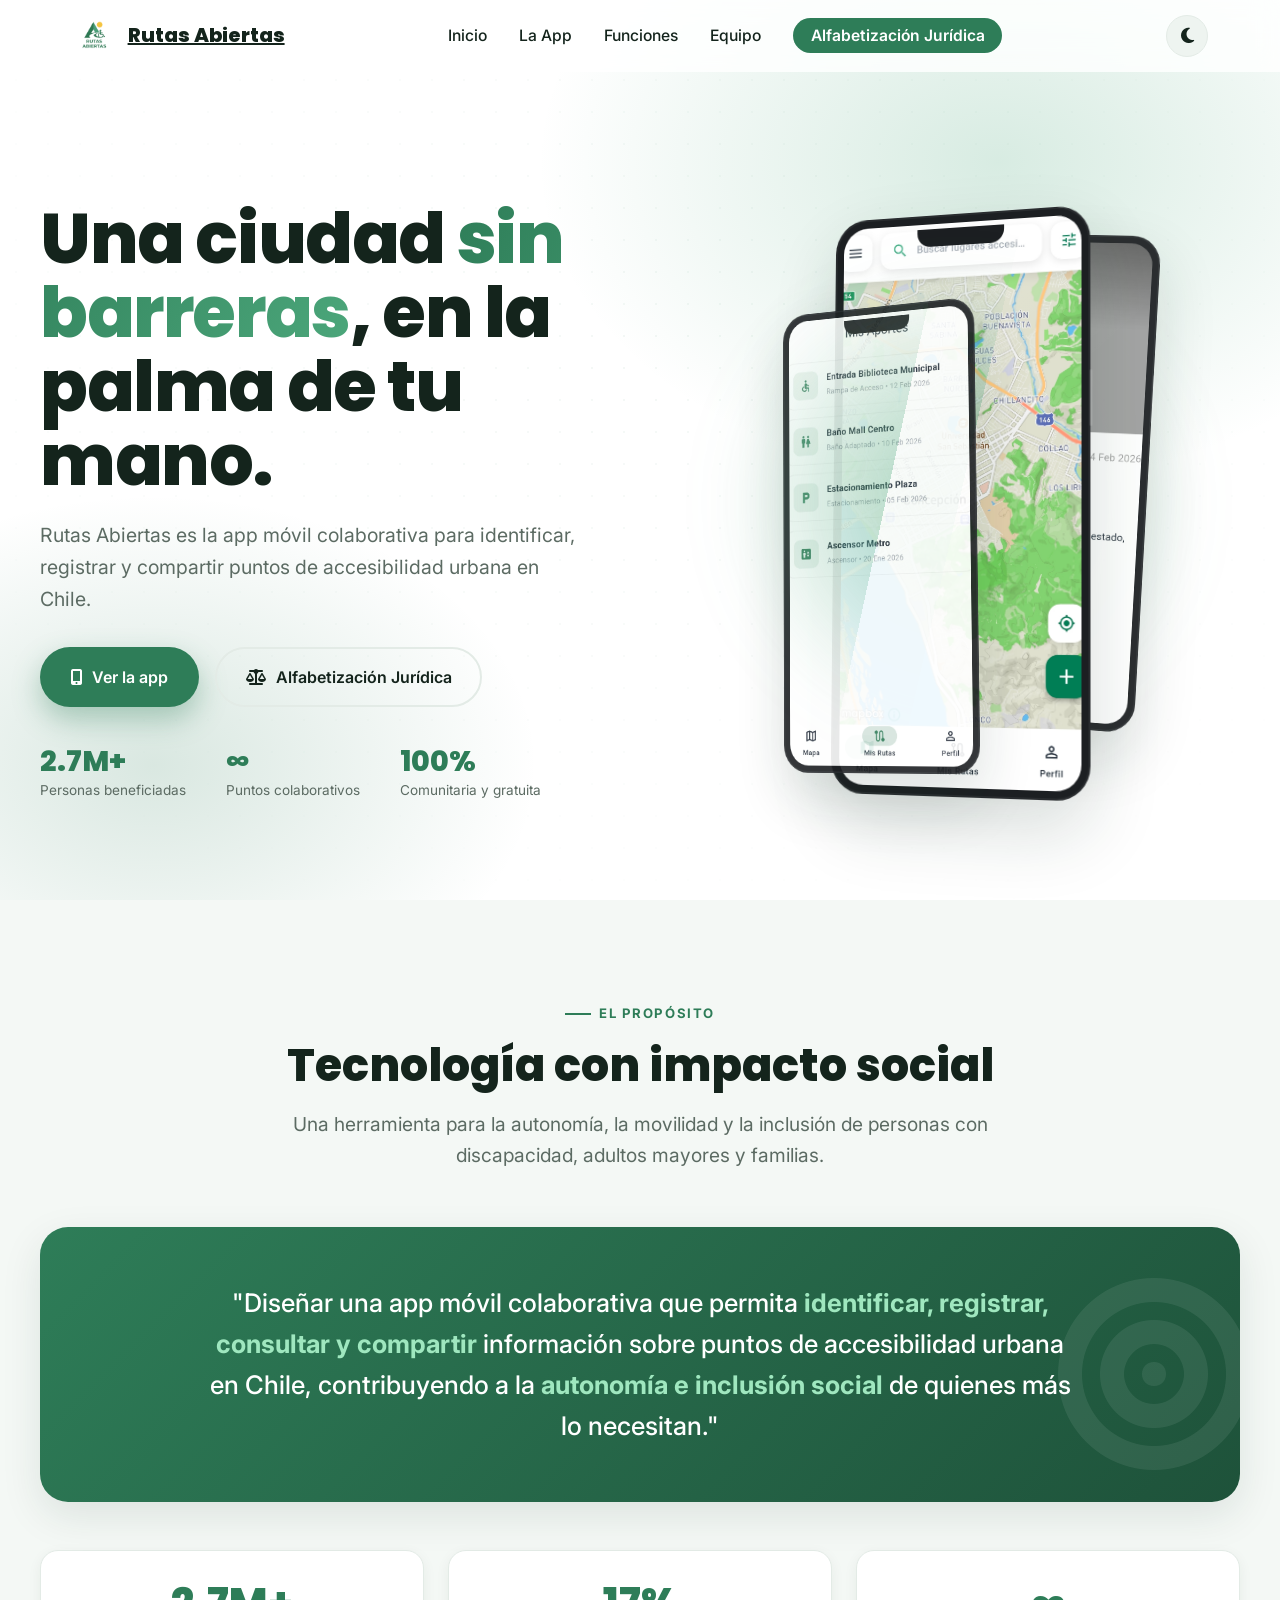
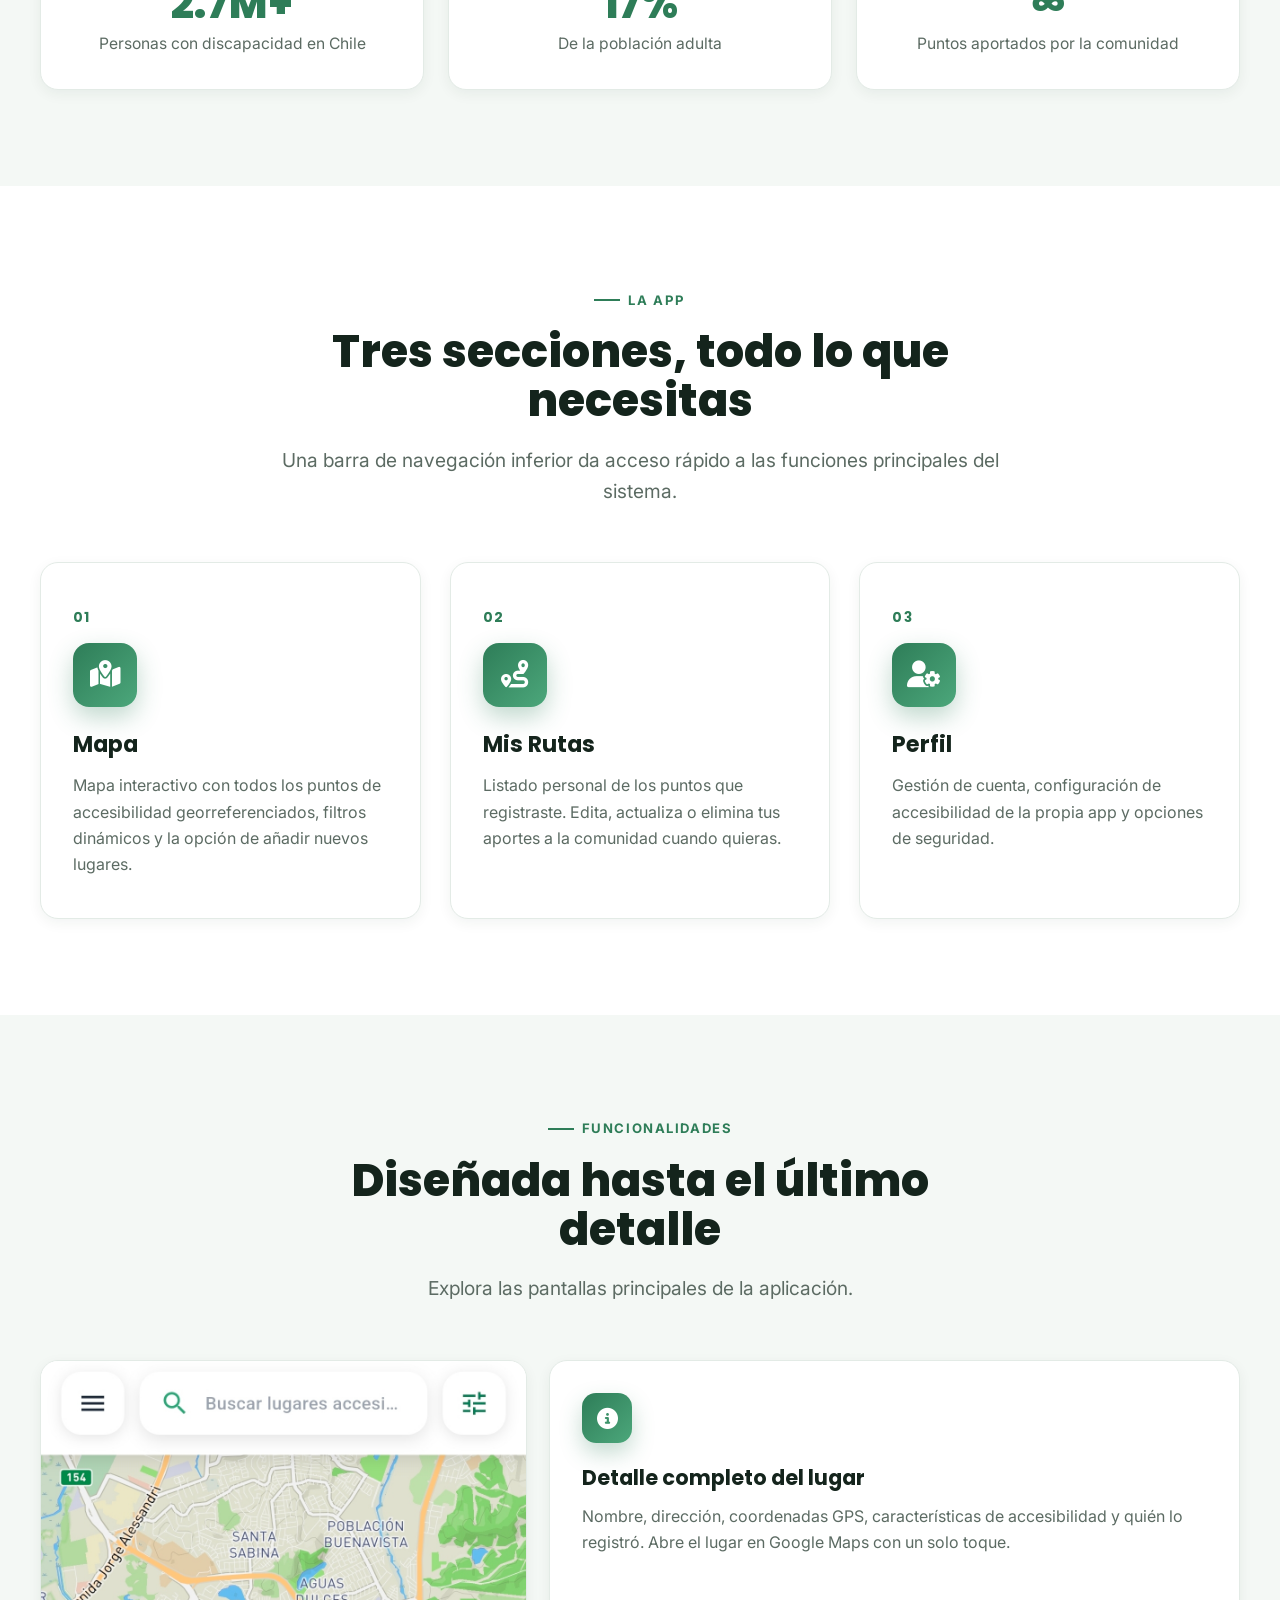
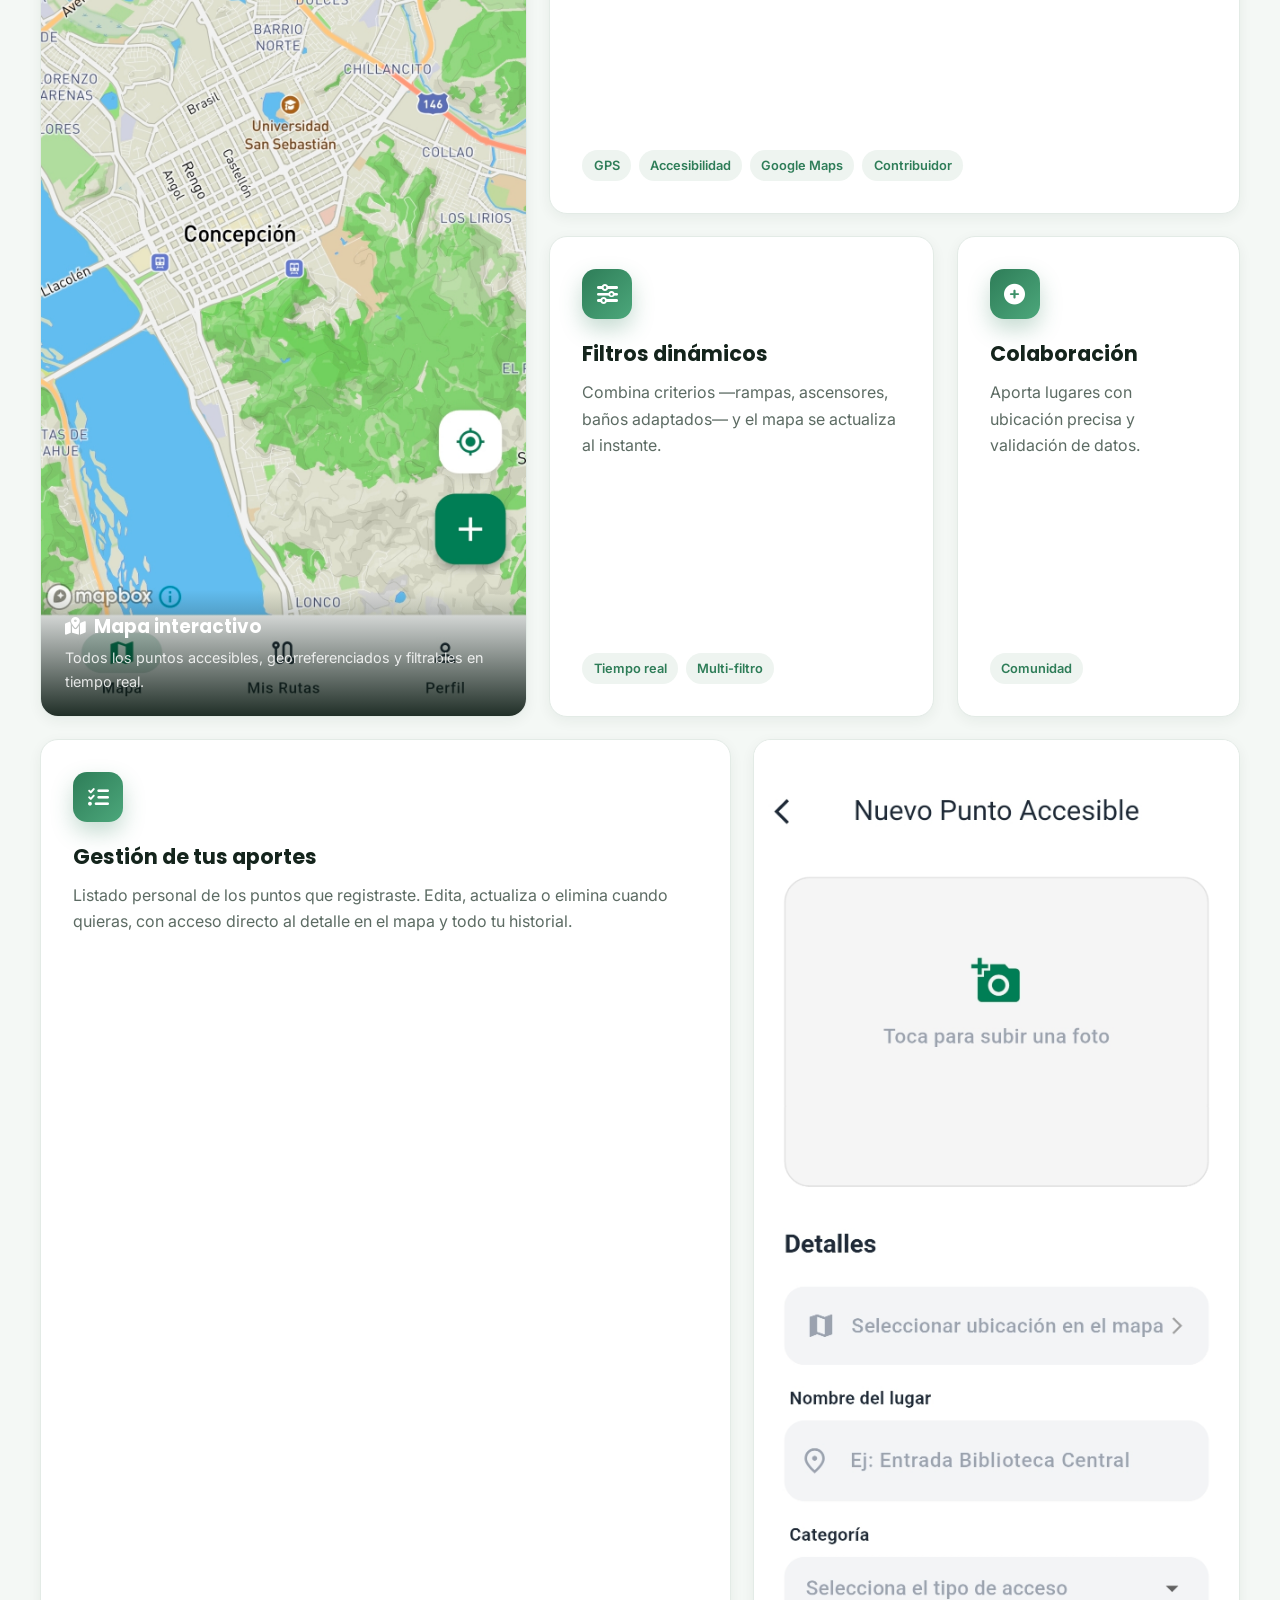
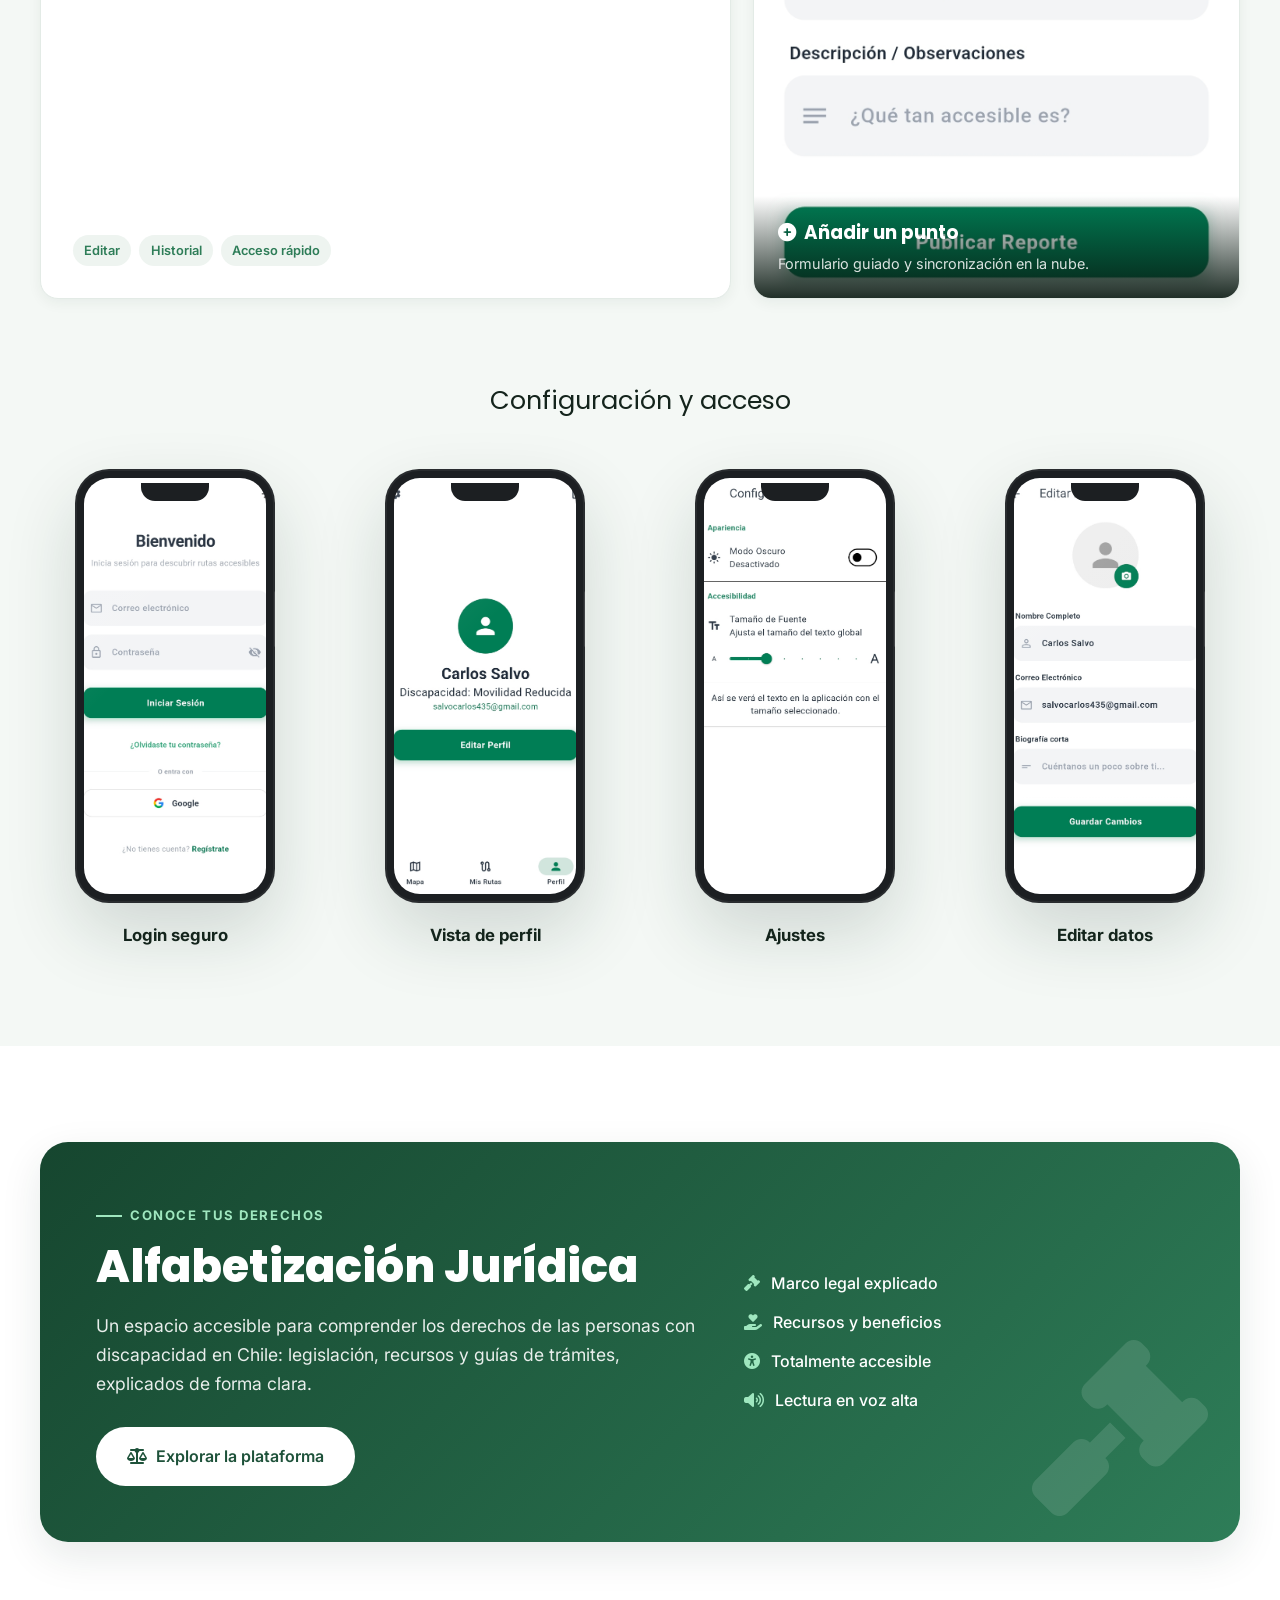
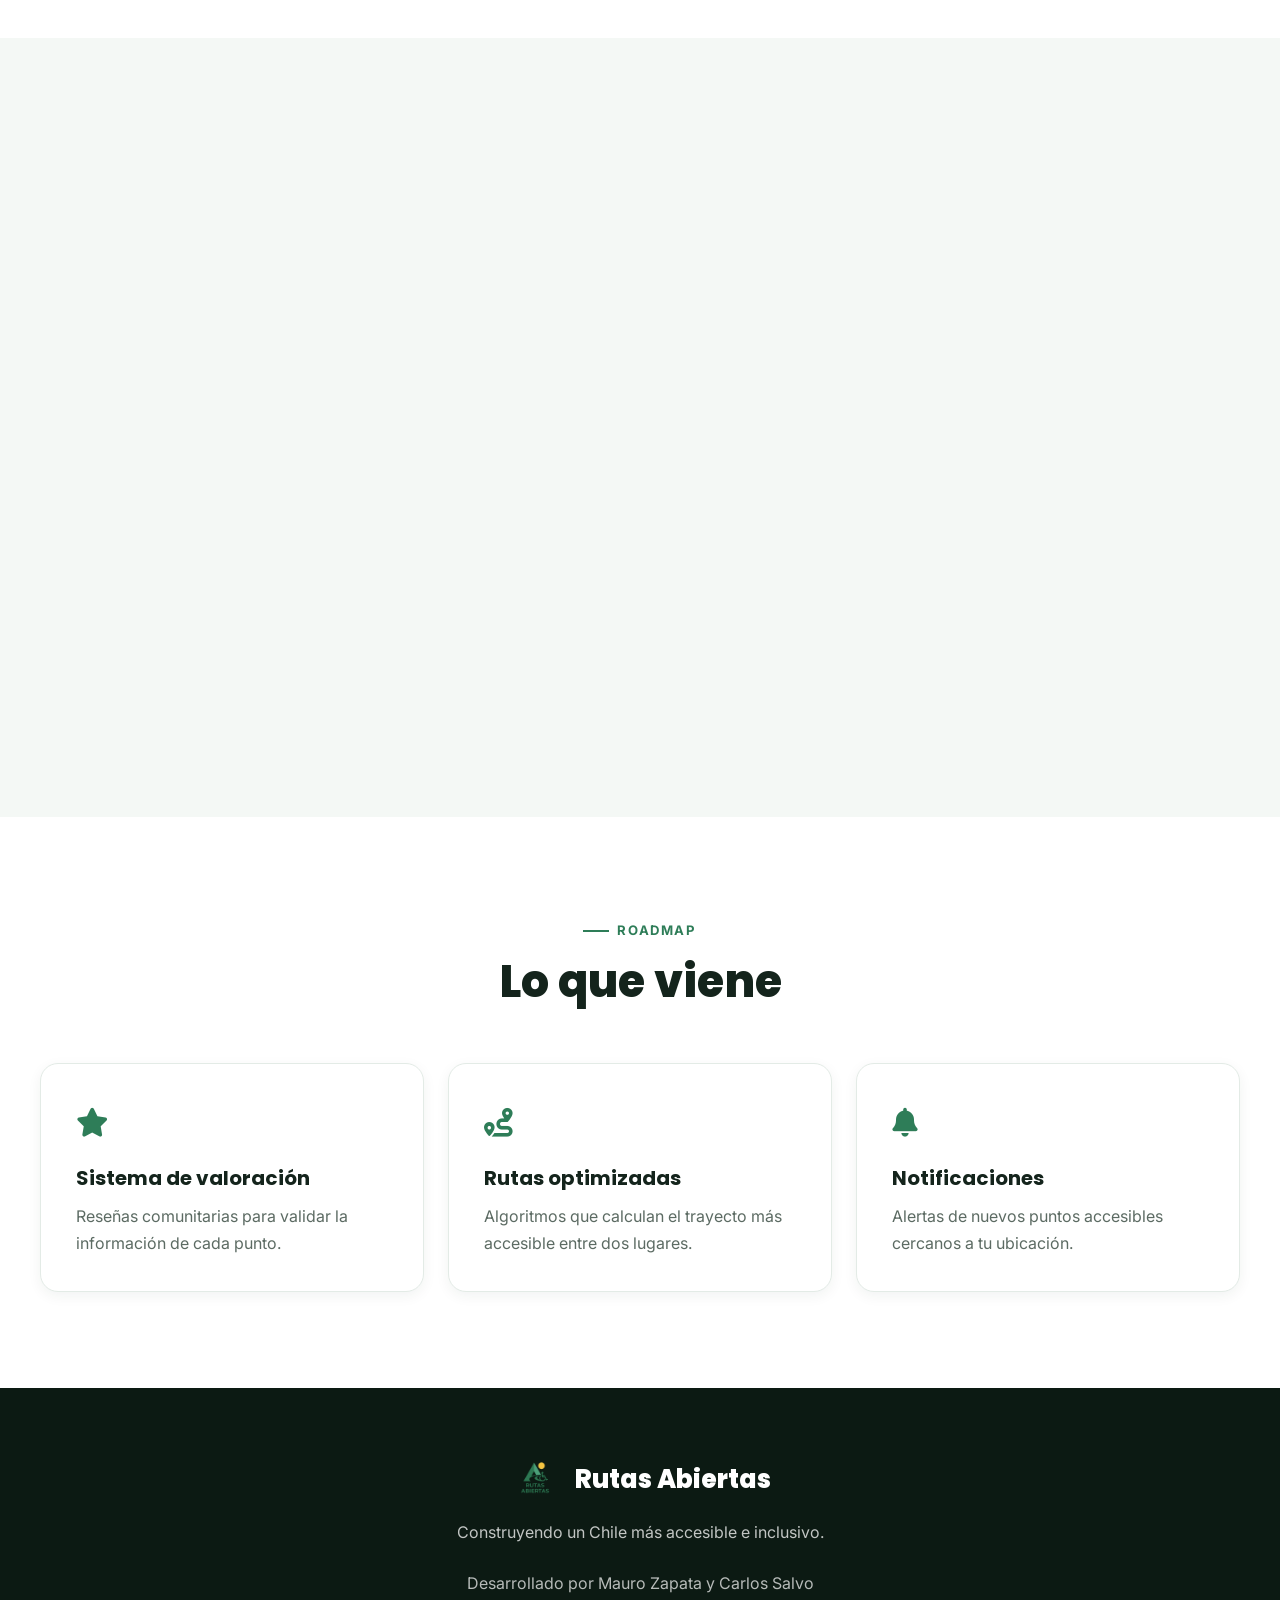
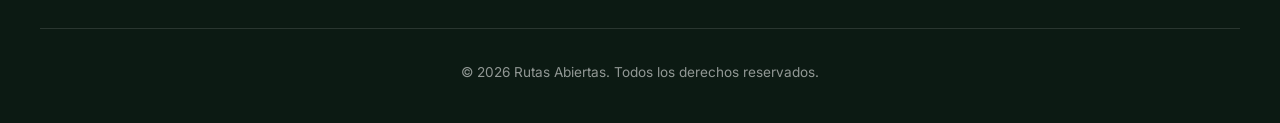
==== commit 4b1d5de1: "feat(seo): añade metadatos, robots.txt y sitemap.xml Aplica las recomendaciones de la guía de SEO pa" ====
--- a/Index.html
+++ b/Index.html
@@ -5,18 +5,89 @@
     <meta charset="UTF-8">
     <meta name="viewport" content="width=device-width, initial-scale=1.0">
     <script>try{if(localStorage.getItem('theme')==='dark')document.documentElement.setAttribute('data-theme','dark');}catch(e){}</script>
-    <title>Rutas Abiertas — App de Accesibilidad Urbana</title>
+    <title>Rutas Abiertas — App de Accesibilidad Urbana en Chile</title>
     <meta name="description"
-        content="Rutas Abiertas: app móvil colaborativa para mapear y compartir puntos de accesibilidad urbana en Chile.">
+        content="Rutas Abiertas: app móvil colaborativa para mapear y compartir puntos de accesibilidad urbana en Chile. Rampas, ascensores y baños adaptados, registrados por la comunidad.">
+    <link rel="canonical" href="https://presentacion.rutasabiertas.app/">
+    <meta name="robots" content="index, follow, max-image-preview:large, max-snippet:-1">
+    <meta name="author" content="Rutas Abiertas">
+    <meta name="theme-color" content="#2E7D58">
+    <meta name="color-scheme" content="light dark">
+
+    <!-- ===== Open Graph ===== -->
+    <meta property="og:type" content="website">
+    <meta property="og:site_name" content="Rutas Abiertas">
+    <meta property="og:locale" content="es_CL">
+    <meta property="og:url" content="https://presentacion.rutasabiertas.app/">
+    <meta property="og:title" content="Rutas Abiertas — App de Accesibilidad Urbana en Chile">
+    <meta property="og:description"
+        content="App móvil colaborativa para identificar, registrar y compartir puntos de accesibilidad urbana en Chile.">
+    <meta property="og:image" content="https://presentacion.rutasabiertas.app/logo/logo.png">
+    <meta property="og:image:width" content="2048">
+    <meta property="og:image:height" content="2048">
+    <meta property="og:image:alt" content="Logo de Rutas Abiertas">
+
+    <!-- ===== Twitter / X ===== -->
+    <meta name="twitter:card" content="summary_large_image">
+    <meta name="twitter:title" content="Rutas Abiertas — App de Accesibilidad Urbana en Chile">
+    <meta name="twitter:description"
+        content="App móvil colaborativa para identificar, registrar y compartir puntos de accesibilidad urbana en Chile.">
+    <meta name="twitter:image" content="https://presentacion.rutasabiertas.app/logo/logo.png">
+
     <link rel="preconnect" href="https://fonts.googleapis.com">
     <link rel="preconnect" href="https://fonts.gstatic.com" crossorigin>
     <link rel="icon" href="/icons/favicon.ico" sizes="any">
+    <link rel="icon" href="/icons/icon-192.png" type="image/png" sizes="192x192">
+    <link rel="icon" href="/icons/icon-512.png" type="image/png" sizes="512x512">
     <link rel="apple-touch-icon" href="/icons/apple-touch-icon.png">
     <link
         href="https://fonts.googleapis.com/css2?family=Inter:wght@300;400;500;600;700;800&family=Poppins:wght@600;700;800&display=swap"
         rel="stylesheet">
     <link rel="stylesheet" href="https://cdnjs.cloudflare.com/ajax/libs/font-awesome/6.5.1/css/all.min.css">
     <link rel="stylesheet" href="/style.css">
+
+    <!-- ===== Datos estructurados ===== -->
+    <script type="application/ld+json">
+    {
+      "@context": "https://schema.org",
+      "@graph": [
+        {
+          "@type": "WebSite",
+          "@id": "https://presentacion.rutasabiertas.app/#website",
+          "url": "https://presentacion.rutasabiertas.app/",
+          "name": "Rutas Abiertas",
+          "description": "Presentación del proyecto Rutas Abiertas, app móvil colaborativa de accesibilidad urbana en Chile.",
+          "inLanguage": "es-CL",
+          "publisher": { "@id": "https://presentacion.rutasabiertas.app/#organization" }
+        },
+        {
+          "@type": "Organization",
+          "@id": "https://presentacion.rutasabiertas.app/#organization",
+          "name": "Rutas Abiertas",
+          "url": "https://presentacion.rutasabiertas.app/",
+          "logo": "https://presentacion.rutasabiertas.app/logo/logo.png",
+          "areaServed": "CL",
+          "member": [
+            { "@type": "Person", "name": "Mauro Zapata", "jobTitle": "Scrum Master" },
+            { "@type": "Person", "name": "Carlos Salvo", "jobTitle": "Desarrollador móvil" }
+          ]
+        },
+        {
+          "@type": "MobileApplication",
+          "@id": "https://presentacion.rutasabiertas.app/#app",
+          "name": "Rutas Abiertas",
+          "applicationCategory": "TravelApplication",
+          "operatingSystem": "Android",
+          "inLanguage": "es-CL",
+          "description": "App móvil colaborativa para identificar, registrar y compartir puntos de accesibilidad urbana en Chile: rampas, ascensores y baños adaptados.",
+          "url": "https://presentacion.rutasabiertas.app/",
+          "image": "https://presentacion.rutasabiertas.app/logo/logo.png",
+          "author": { "@id": "https://presentacion.rutasabiertas.app/#organization" },
+          "offers": { "@type": "Offer", "price": "0", "priceCurrency": "CLP" }
+        }
+      ]
+    }
+    </script>
 </head>
 
 <body>
@@ -31,7 +102,7 @@
                 <li><a href="#menus">La App</a></li>
                 <li><a href="#funcionalidades">Funciones</a></li>
                 <li><a href="#equipo">Equipo</a></li>
-                <li><a class="nav-cta" href="/alfabetizacion-juridica/index.html">Alfabetización Jurídica</a></li>
+                <li><a class="nav-cta" href="/alfabetizacion-juridica/">Alfabetización Jurídica</a></li>
             </ul>
             <div class="nav-actions">
                 <button class="theme-toggle" id="theme-btn" aria-label="Cambiar tema">
@@ -54,7 +125,7 @@
                 <div class="hero-actions">
                     <a href="#funcionalidades" class="btn btn-primary"><i class="fas fa-mobile-screen-button"></i> Ver
                         la app</a>
-                    <a href="/alfabetizacion-juridica/index.html" class="btn btn-ghost"><i class="fas fa-scale-balanced"></i>
+                    <a href="/alfabetizacion-juridica/" class="btn btn-ghost"><i class="fas fa-scale-balanced"></i>
                         Alfabetización Jurídica</a>
                 </div>
                 <div class="hero-mini-stats">
@@ -310,7 +381,7 @@
                     <h2>Alfabetización Jurídica</h2>
                     <p>Un espacio accesible para comprender los derechos de las personas con discapacidad en Chile:
                         legislación, recursos y guías de trámites, explicados de forma clara.</p>
-                    <a href="/alfabetizacion-juridica/index.html" class="btn btn-light"><i class="fas fa-scale-balanced"></i>
+                    <a href="/alfabetizacion-juridica/" class="btn btn-light"><i class="fas fa-scale-balanced"></i>
                         Explorar la plataforma</a>
                 </div>
                 <ul class="legal-points">
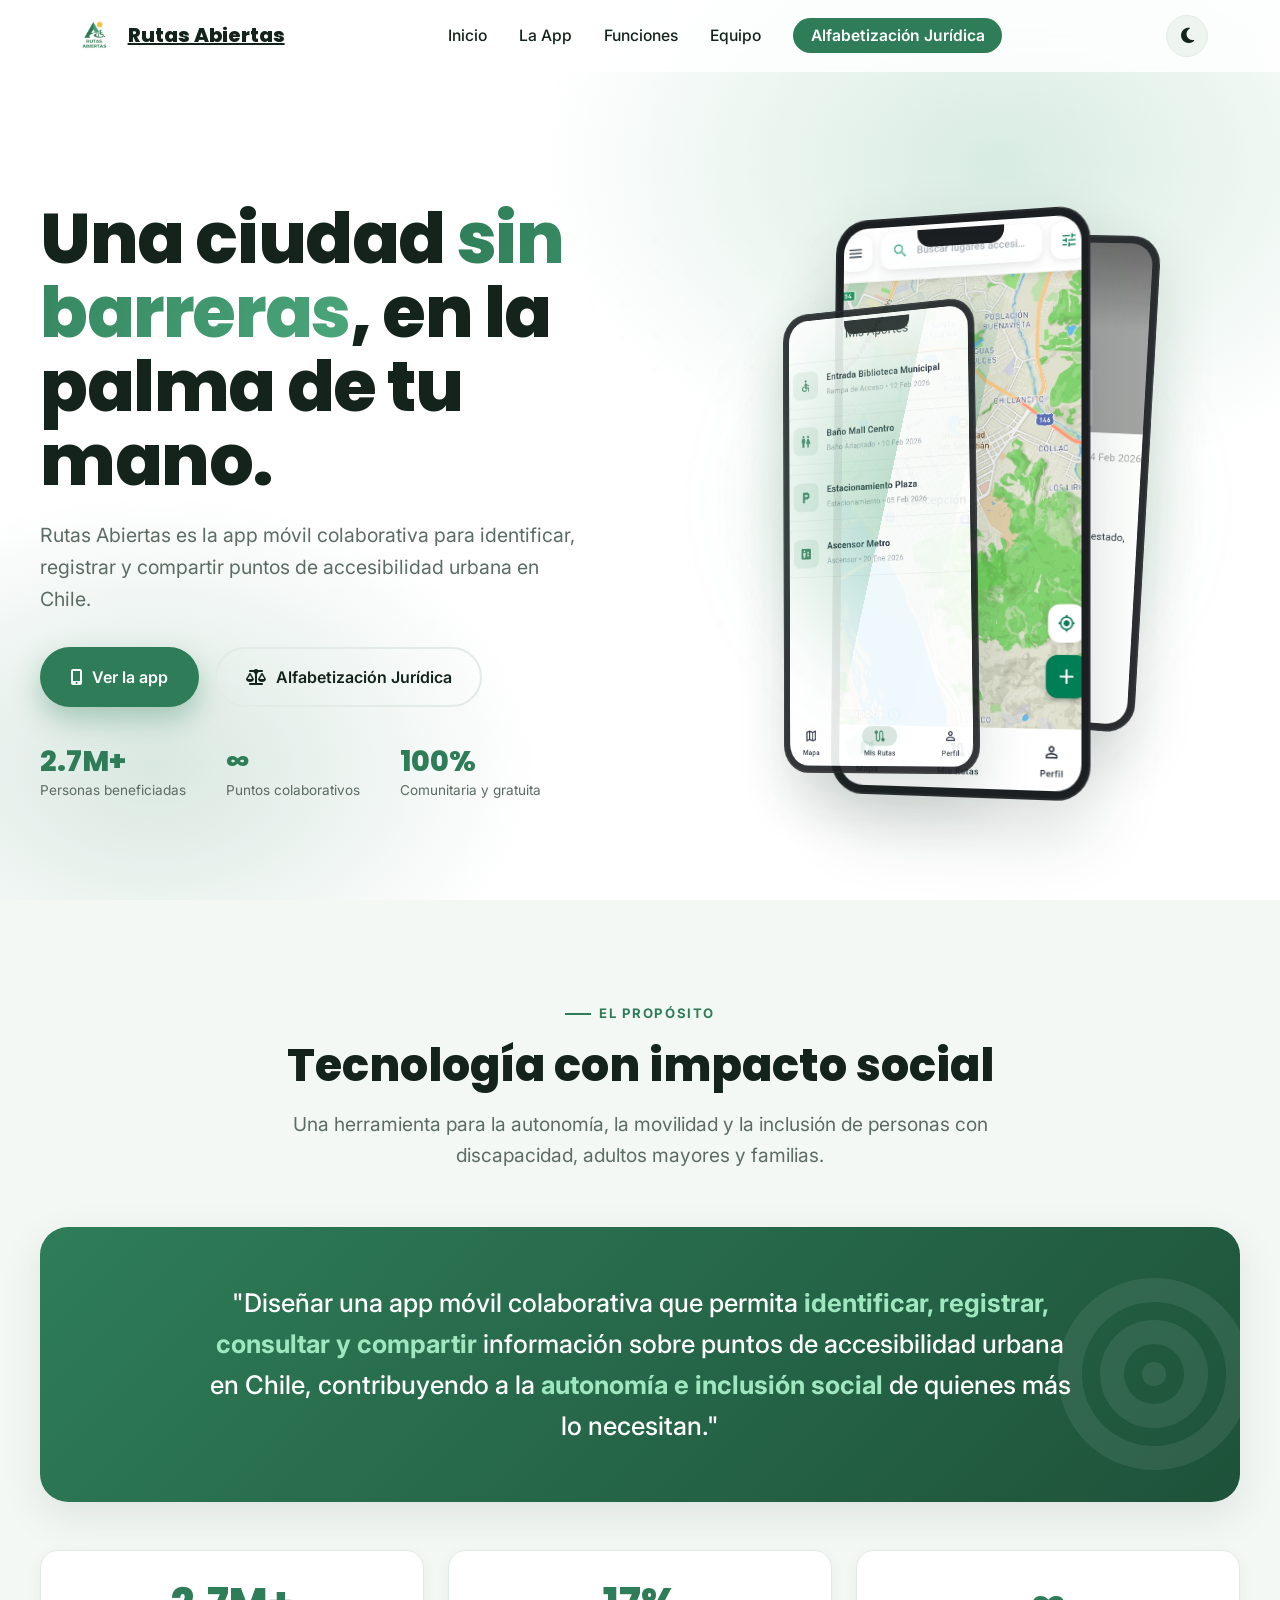
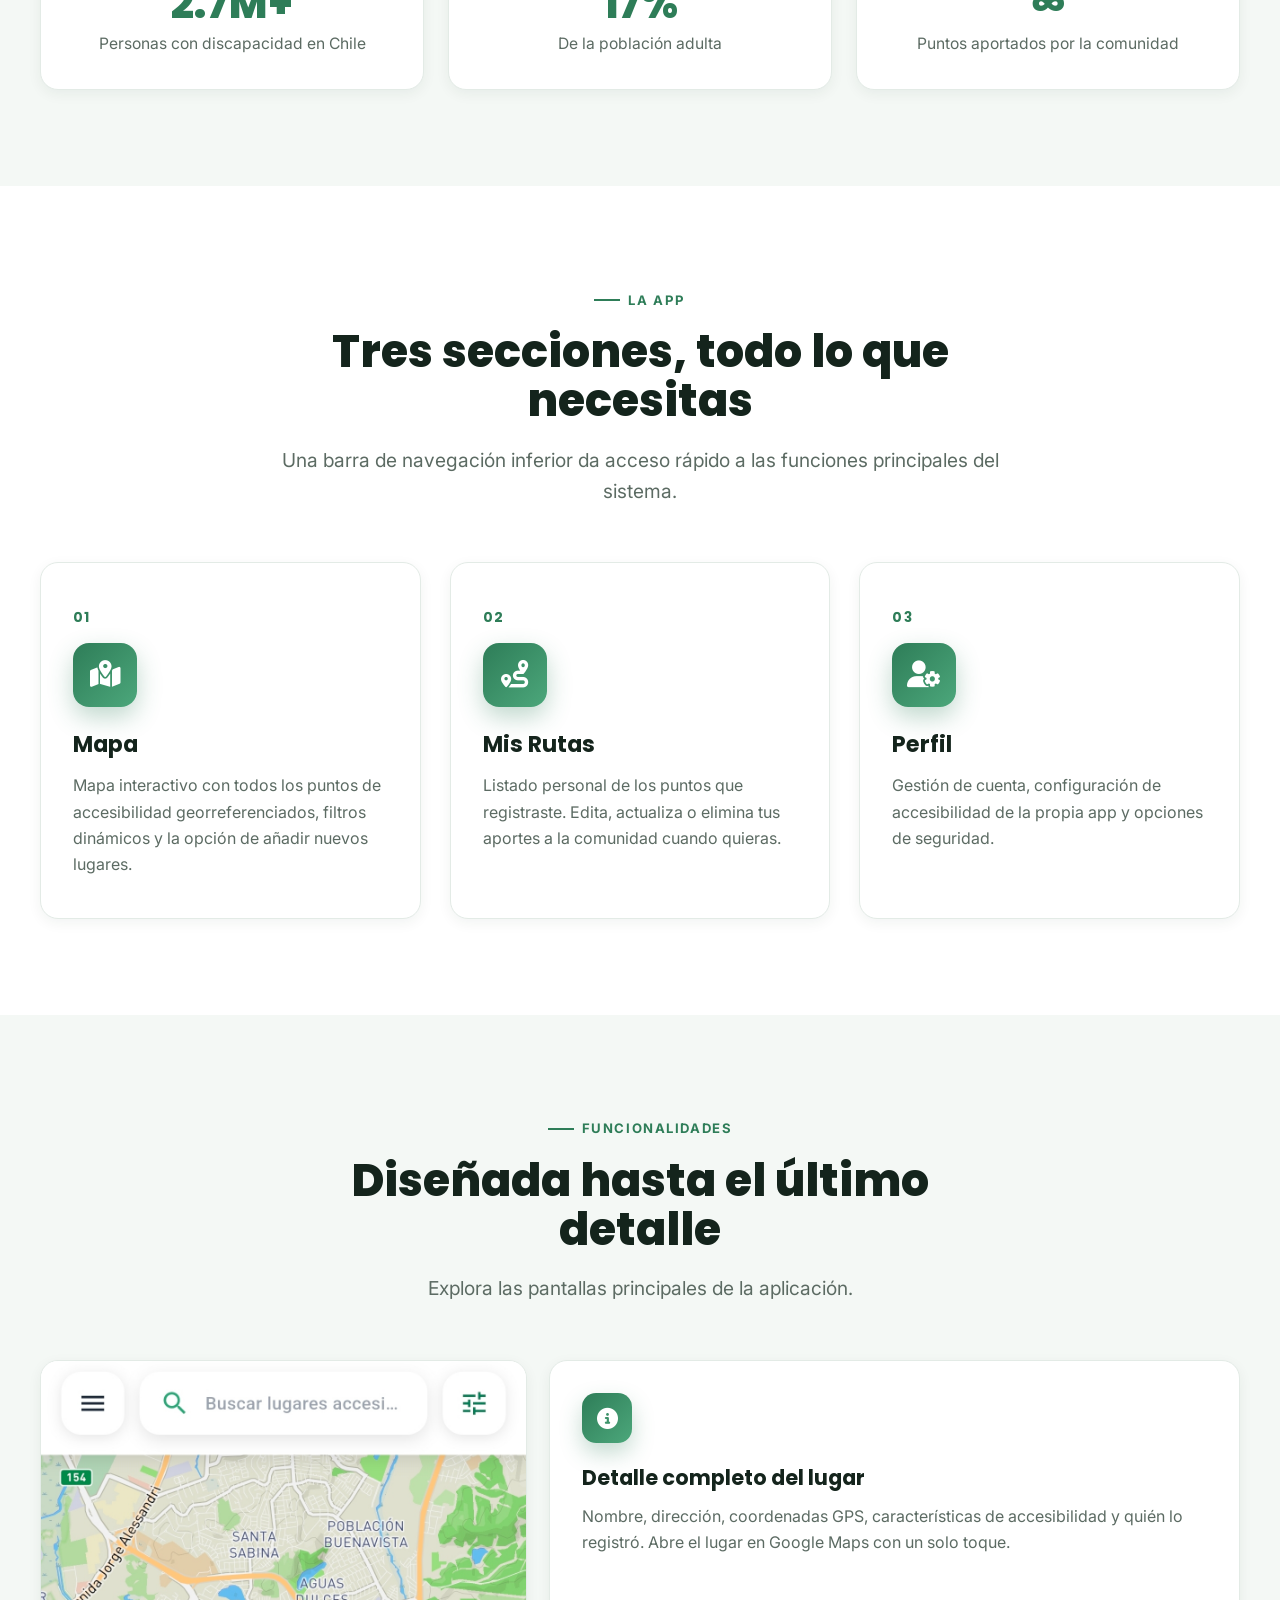
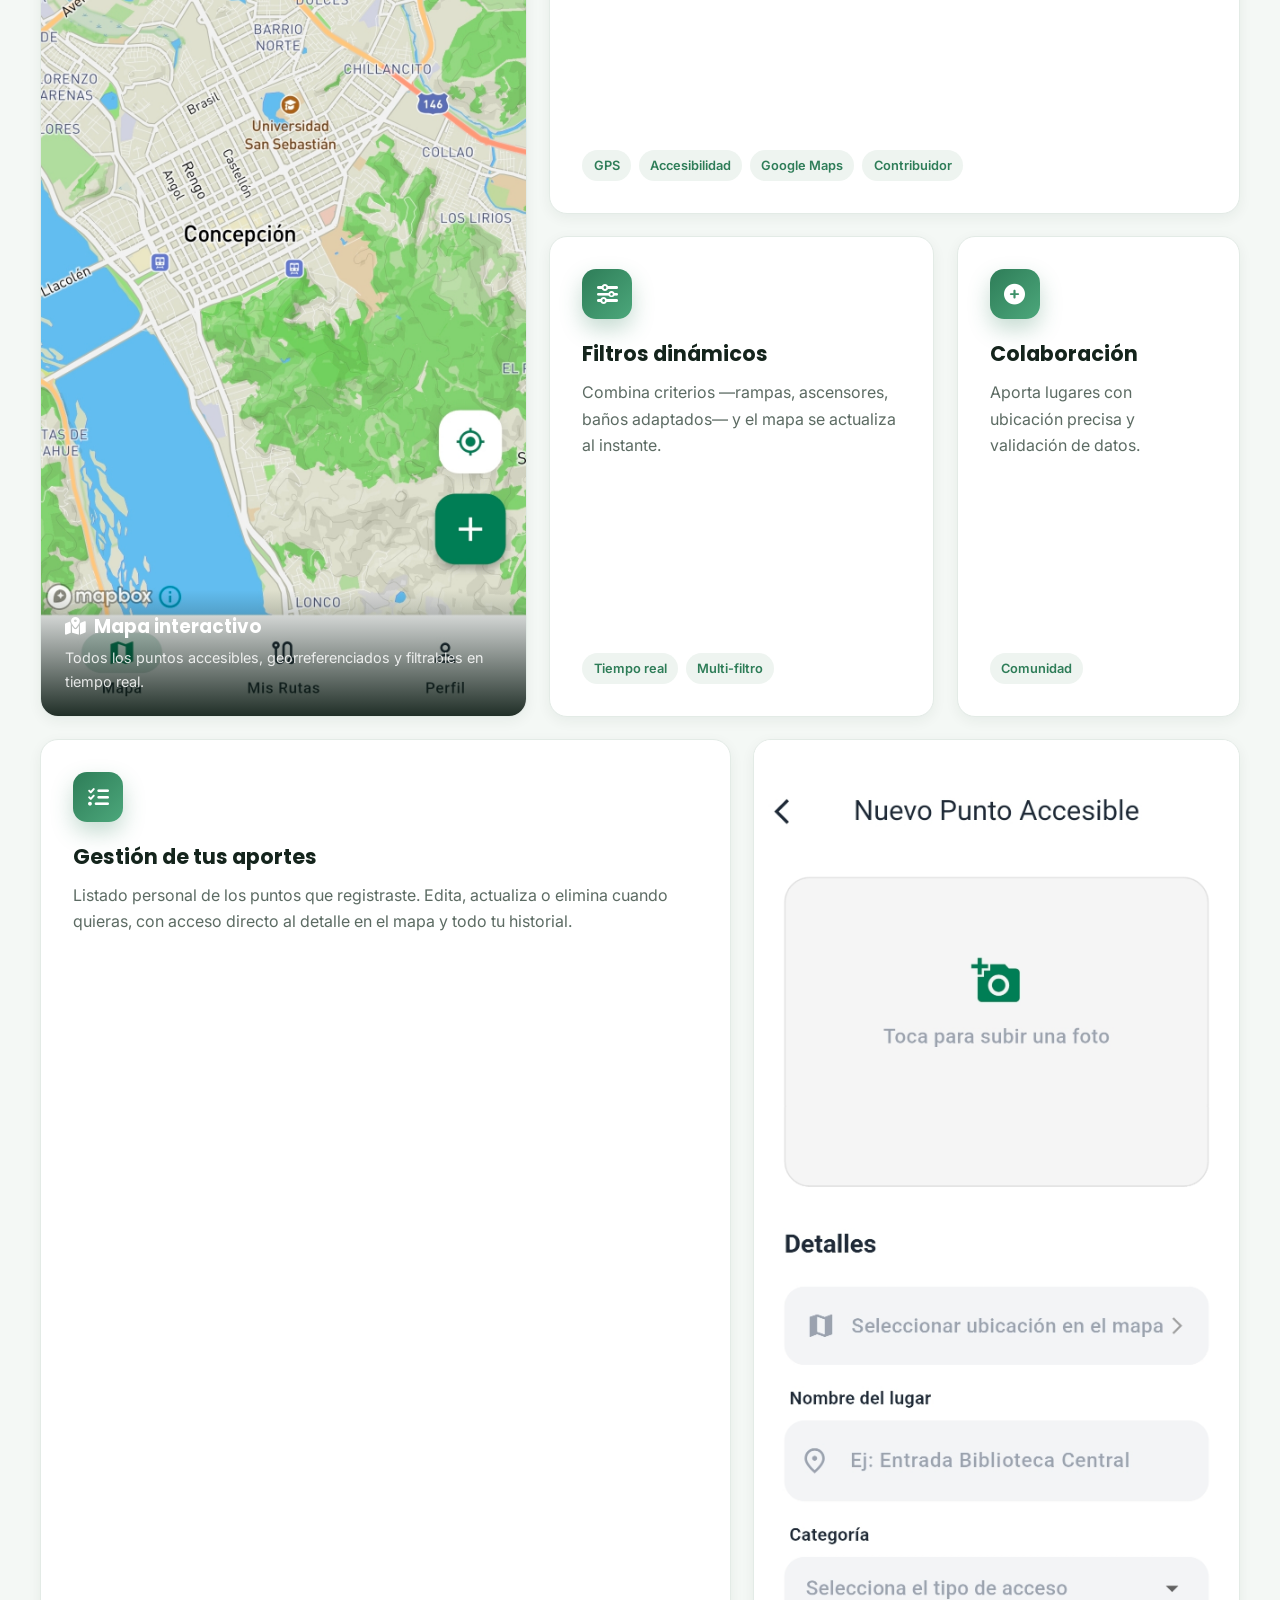
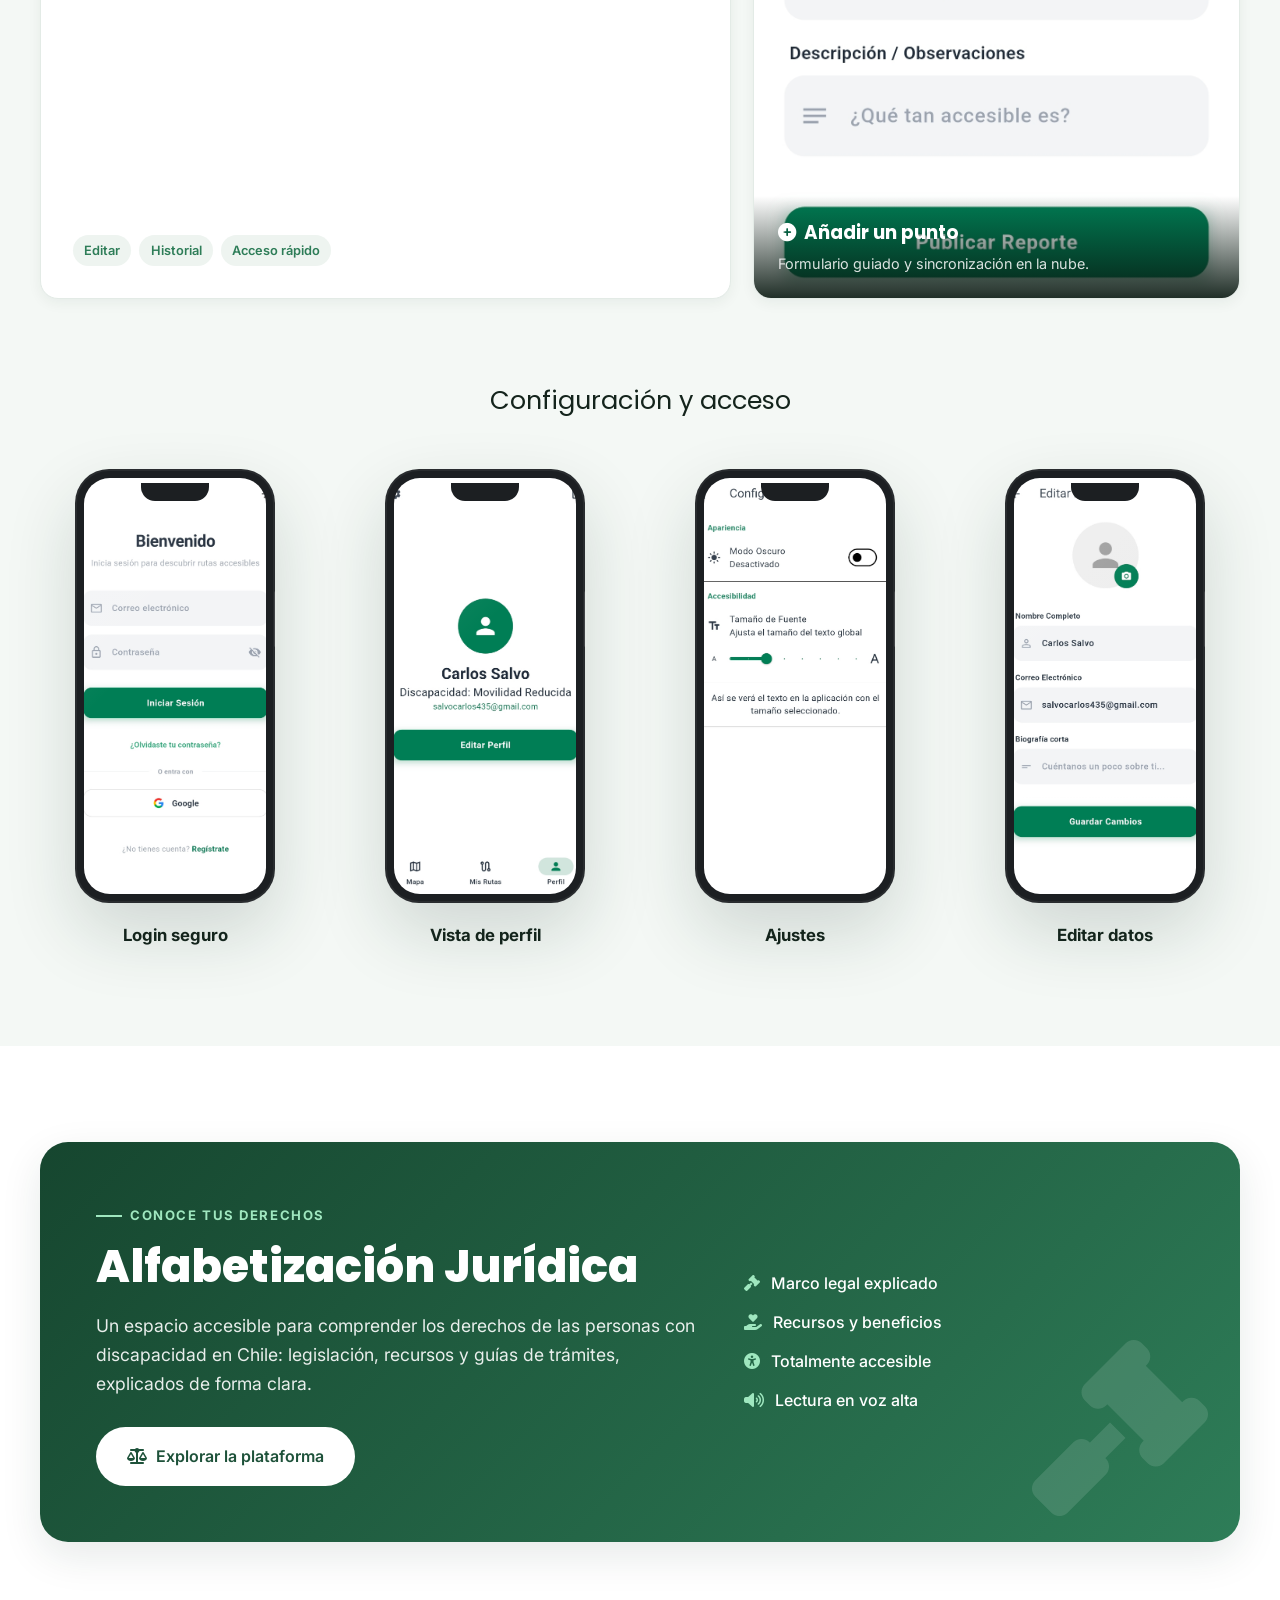
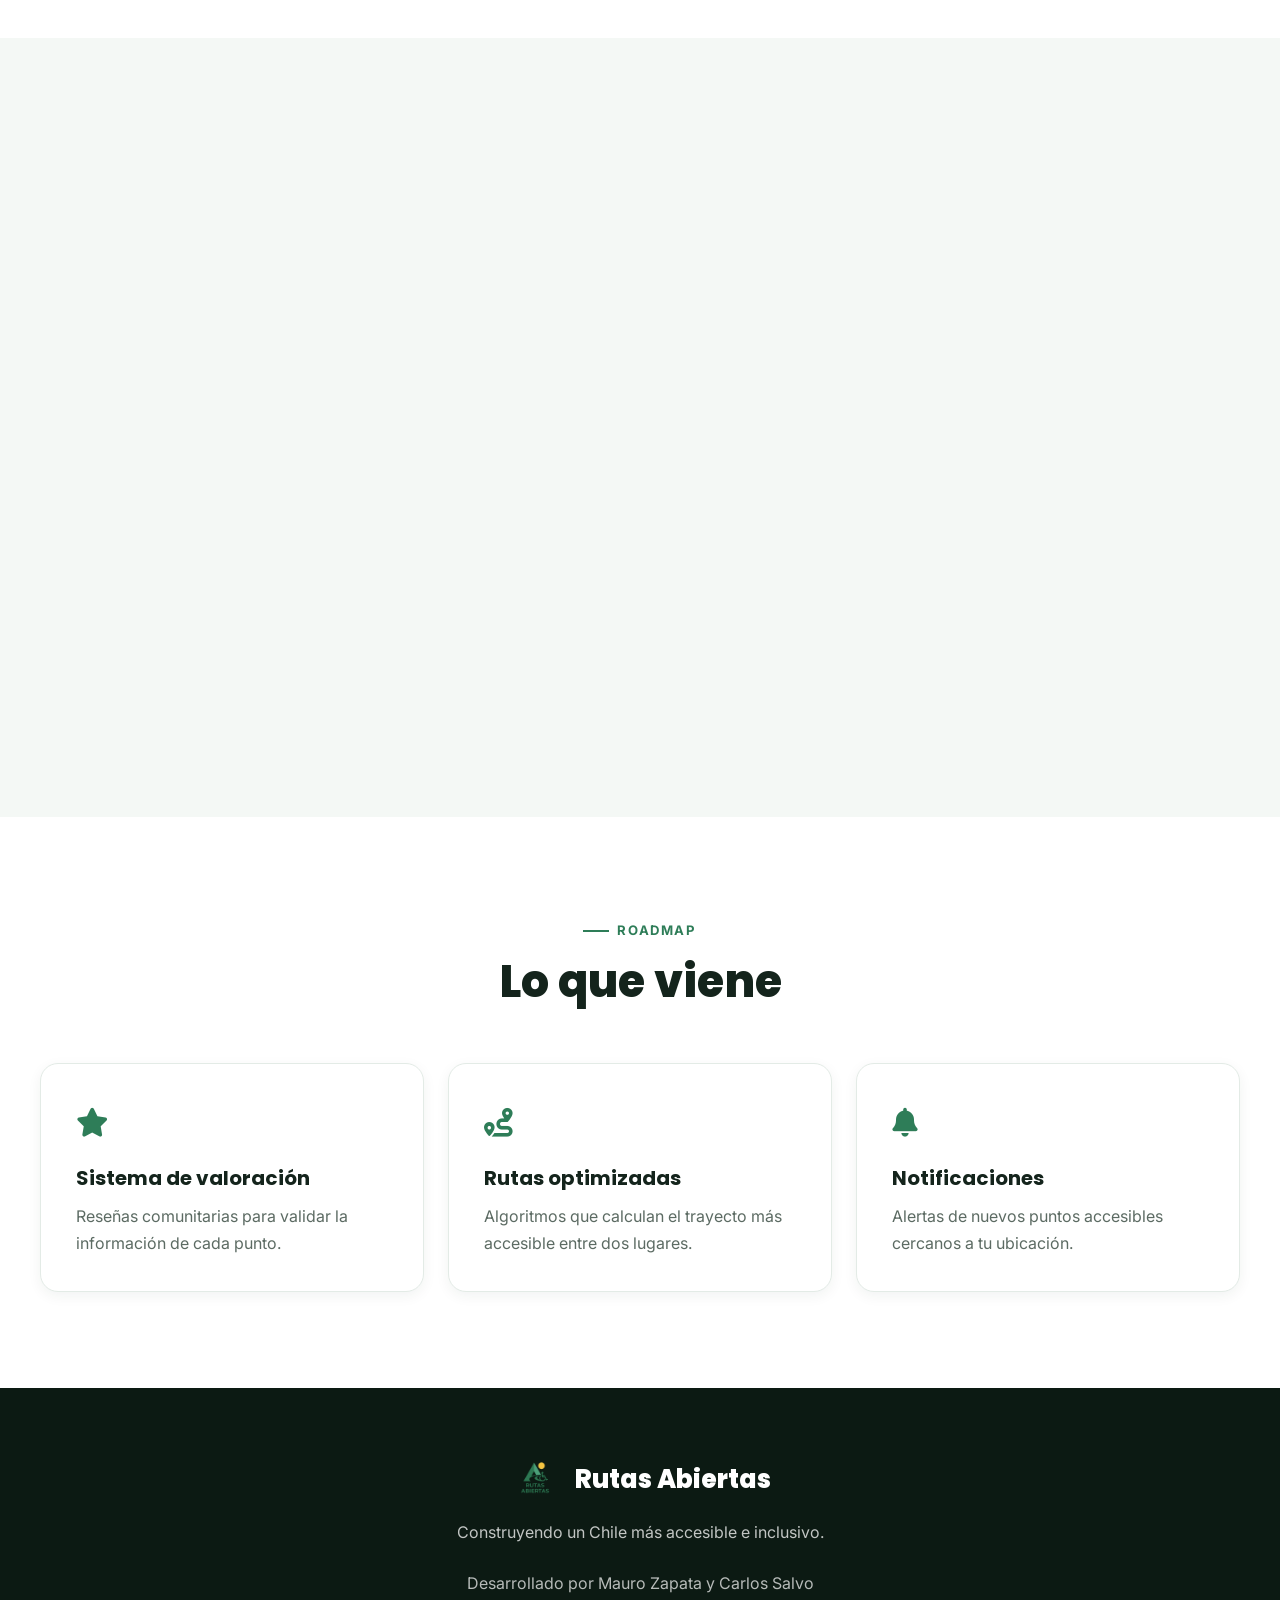
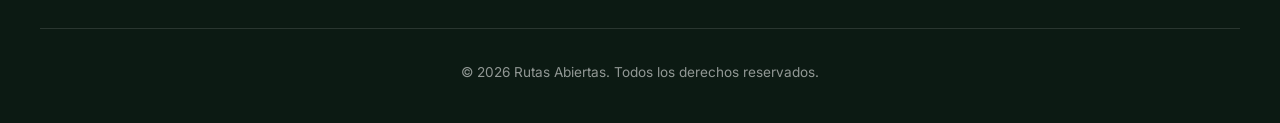
==== commit 51d2bedc: "feat" ====
--- a/Index.html
+++ b/Index.html
@@ -8,7 +8,7 @@
     <title>Rutas Abiertas — App de Accesibilidad Urbana en Chile</title>
     <meta name="description"
         content="Rutas Abiertas: app móvil colaborativa para mapear y compartir puntos de accesibilidad urbana en Chile. Rampas, ascensores y baños adaptados, registrados por la comunidad.">
-    <link rel="canonical" href="https://presentacion.rutasabiertas.app/">
+    <link rel="canonical" href="https://rutasabiertas.cl/">
     <meta name="robots" content="index, follow, max-image-preview:large, max-snippet:-1">
     <meta name="author" content="Rutas Abiertas">
     <meta name="theme-color" content="#2E7D58">
@@ -18,11 +18,11 @@
     <meta property="og:type" content="website">
     <meta property="og:site_name" content="Rutas Abiertas">
     <meta property="og:locale" content="es_CL">
-    <meta property="og:url" content="https://presentacion.rutasabiertas.app/">
+    <meta property="og:url" content="https://rutasabiertas.cl/">
     <meta property="og:title" content="Rutas Abiertas — App de Accesibilidad Urbana en Chile">
     <meta property="og:description"
         content="App móvil colaborativa para identificar, registrar y compartir puntos de accesibilidad urbana en Chile.">
-    <meta property="og:image" content="https://presentacion.rutasabiertas.app/logo/logo.png">
+    <meta property="og:image" content="https://rutasabiertas.cl/logo/logo.png">
     <meta property="og:image:width" content="2048">
     <meta property="og:image:height" content="2048">
     <meta property="og:image:alt" content="Logo de Rutas Abiertas">
@@ -32,7 +32,7 @@
     <meta name="twitter:title" content="Rutas Abiertas — App de Accesibilidad Urbana en Chile">
     <meta name="twitter:description"
         content="App móvil colaborativa para identificar, registrar y compartir puntos de accesibilidad urbana en Chile.">
-    <meta name="twitter:image" content="https://presentacion.rutasabiertas.app/logo/logo.png">
+    <meta name="twitter:image" content="https://rutasabiertas.cl/logo/logo.png">
 
     <link rel="preconnect" href="https://fonts.googleapis.com">
     <link rel="preconnect" href="https://fonts.gstatic.com" crossorigin>
@@ -53,19 +53,19 @@
       "@graph": [
         {
           "@type": "WebSite",
-          "@id": "https://presentacion.rutasabiertas.app/#website",
-          "url": "https://presentacion.rutasabiertas.app/",
+          "@id": "https://rutasabiertas.cl/#website",
+          "url": "https://rutasabiertas.cl/",
           "name": "Rutas Abiertas",
           "description": "Presentación del proyecto Rutas Abiertas, app móvil colaborativa de accesibilidad urbana en Chile.",
           "inLanguage": "es-CL",
-          "publisher": { "@id": "https://presentacion.rutasabiertas.app/#organization" }
+          "publisher": { "@id": "https://rutasabiertas.cl/#organization" }
         },
         {
           "@type": "Organization",
-          "@id": "https://presentacion.rutasabiertas.app/#organization",
+          "@id": "https://rutasabiertas.cl/#organization",
           "name": "Rutas Abiertas",
-          "url": "https://presentacion.rutasabiertas.app/",
-          "logo": "https://presentacion.rutasabiertas.app/logo/logo.png",
+          "url": "https://rutasabiertas.cl/",
+          "logo": "https://rutasabiertas.cl/logo/logo.png",
           "areaServed": "CL",
           "member": [
             { "@type": "Person", "name": "Mauro Zapata", "jobTitle": "Scrum Master" },
@@ -74,15 +74,15 @@
         },
         {
           "@type": "MobileApplication",
-          "@id": "https://presentacion.rutasabiertas.app/#app",
+          "@id": "https://rutasabiertas.cl/#app",
           "name": "Rutas Abiertas",
           "applicationCategory": "TravelApplication",
           "operatingSystem": "Android",
           "inLanguage": "es-CL",
           "description": "App móvil colaborativa para identificar, registrar y compartir puntos de accesibilidad urbana en Chile: rampas, ascensores y baños adaptados.",
-          "url": "https://presentacion.rutasabiertas.app/",
-          "image": "https://presentacion.rutasabiertas.app/logo/logo.png",
-          "author": { "@id": "https://presentacion.rutasabiertas.app/#organization" },
+          "url": "https://rutasabiertas.cl/",
+          "image": "https://rutasabiertas.cl/logo/logo.png",
+          "author": { "@id": "https://rutasabiertas.cl/#organization" },
           "offers": { "@type": "Offer", "price": "0", "priceCurrency": "CLP" }
         }
       ]
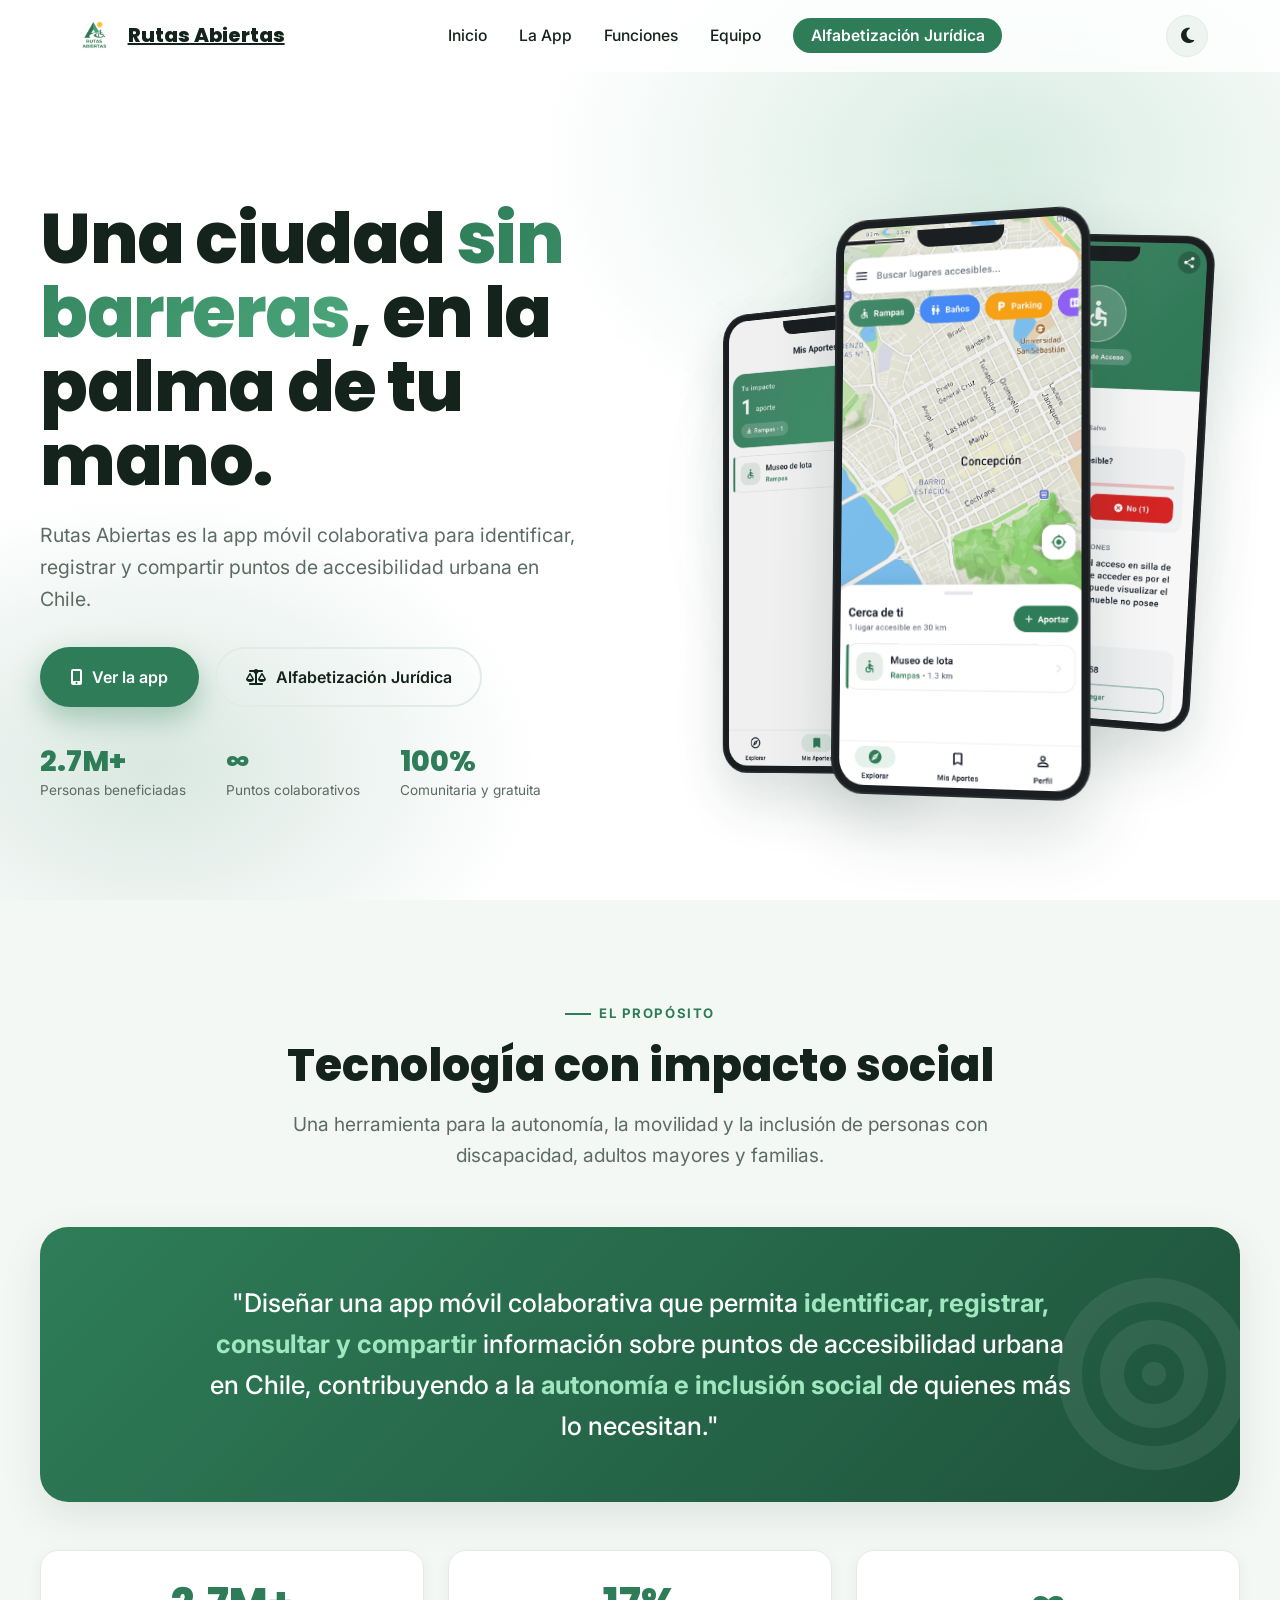
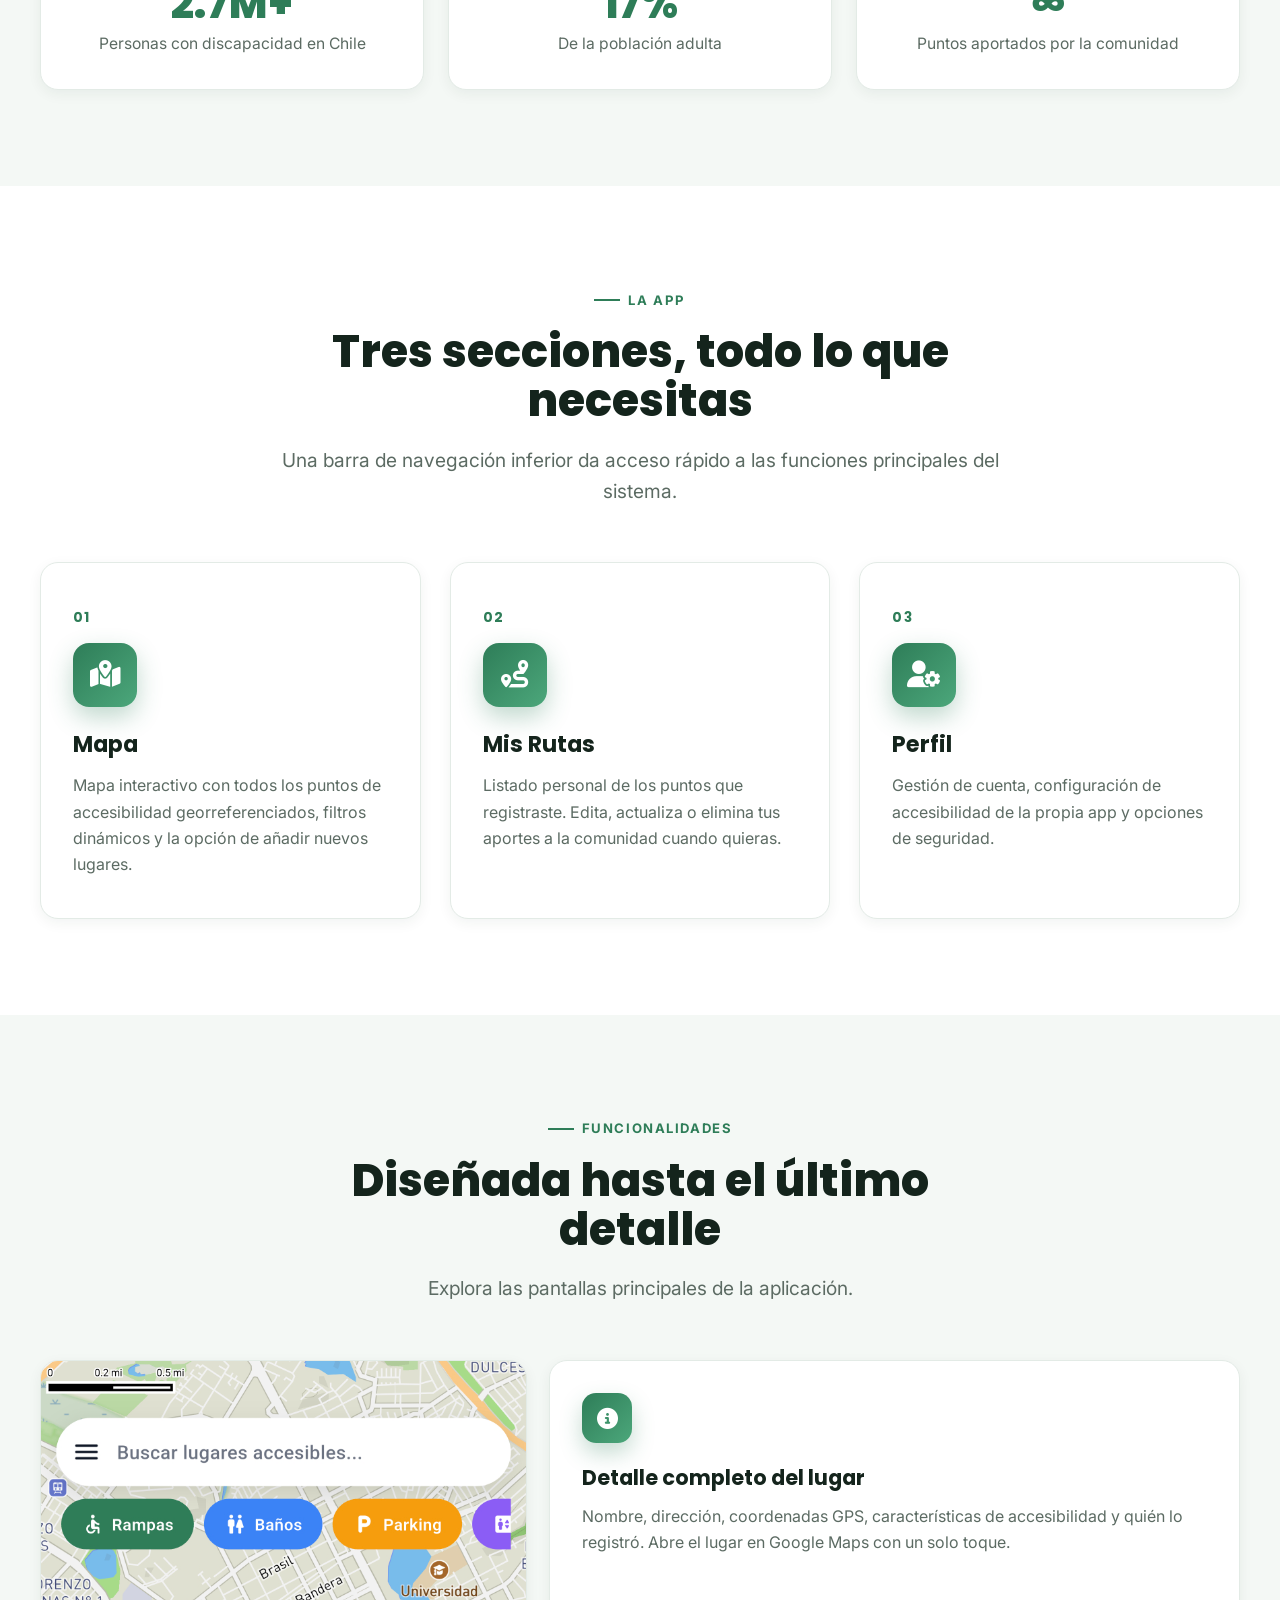
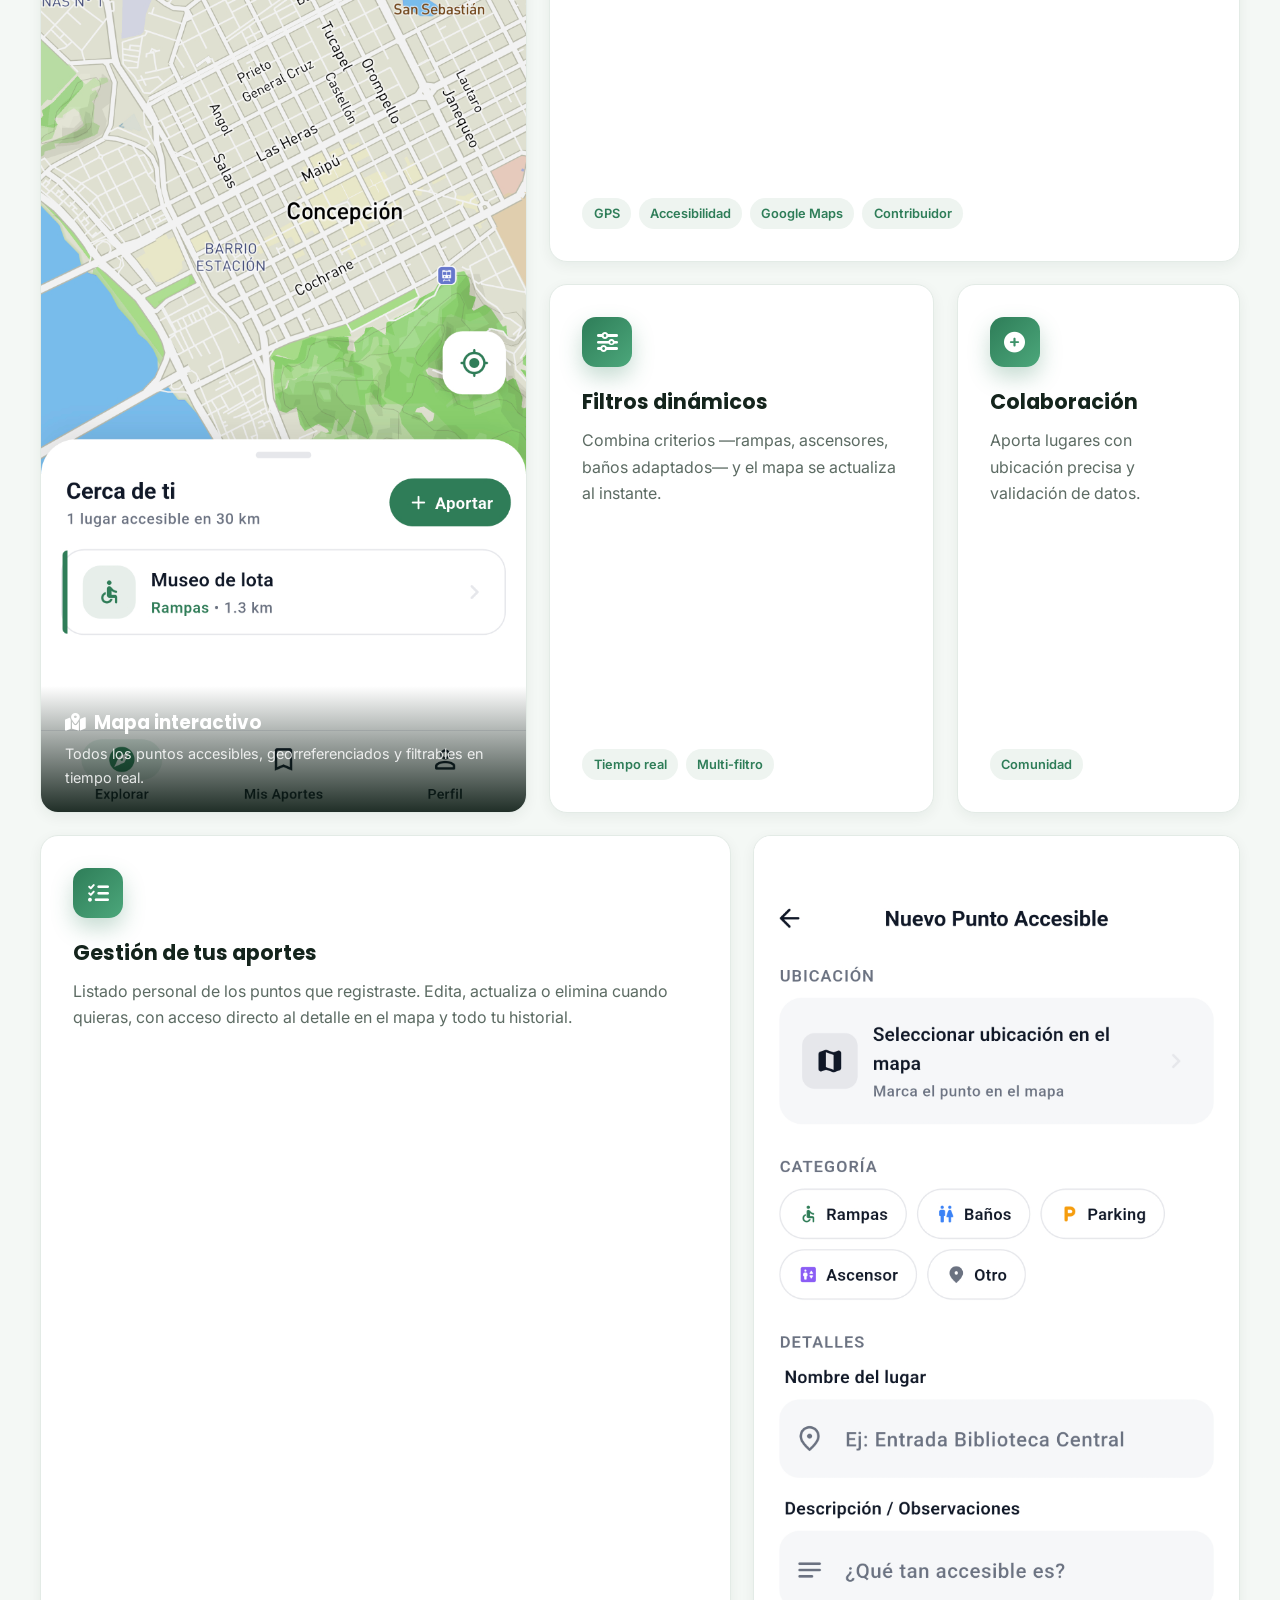
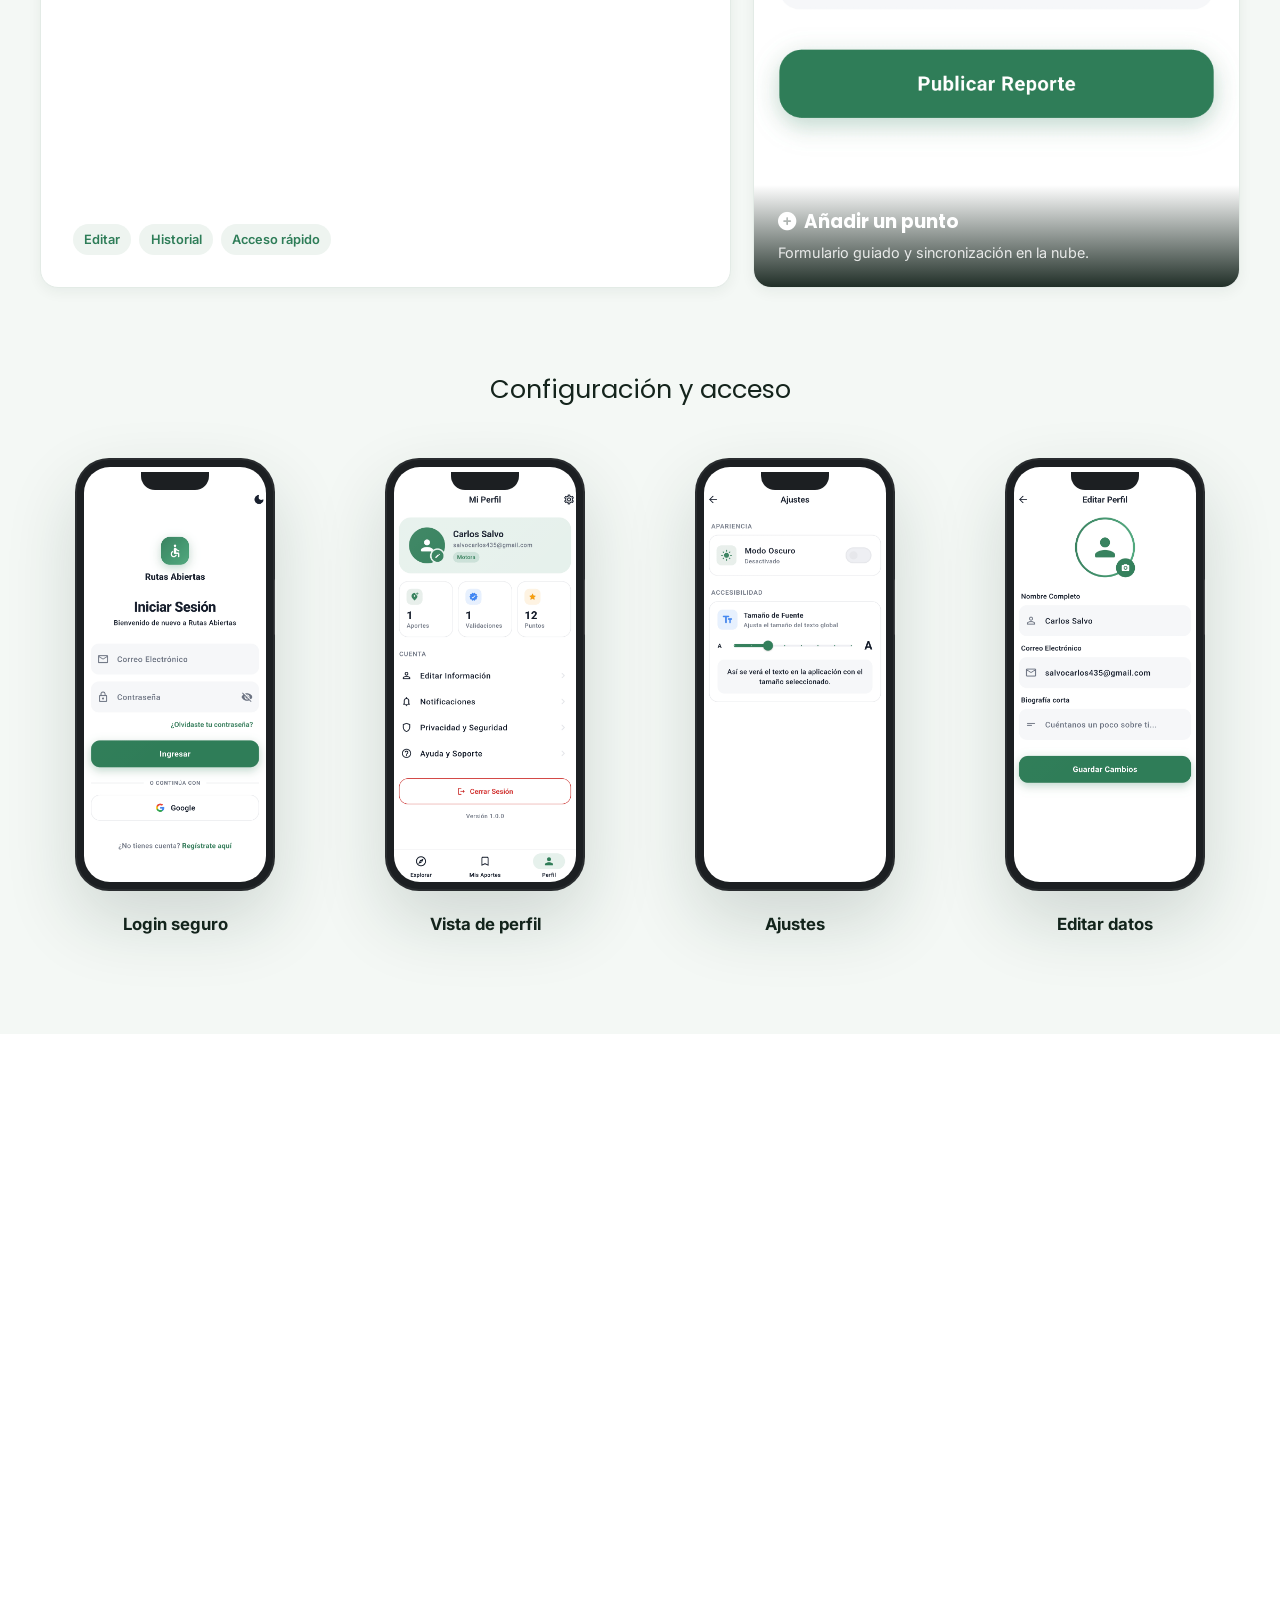
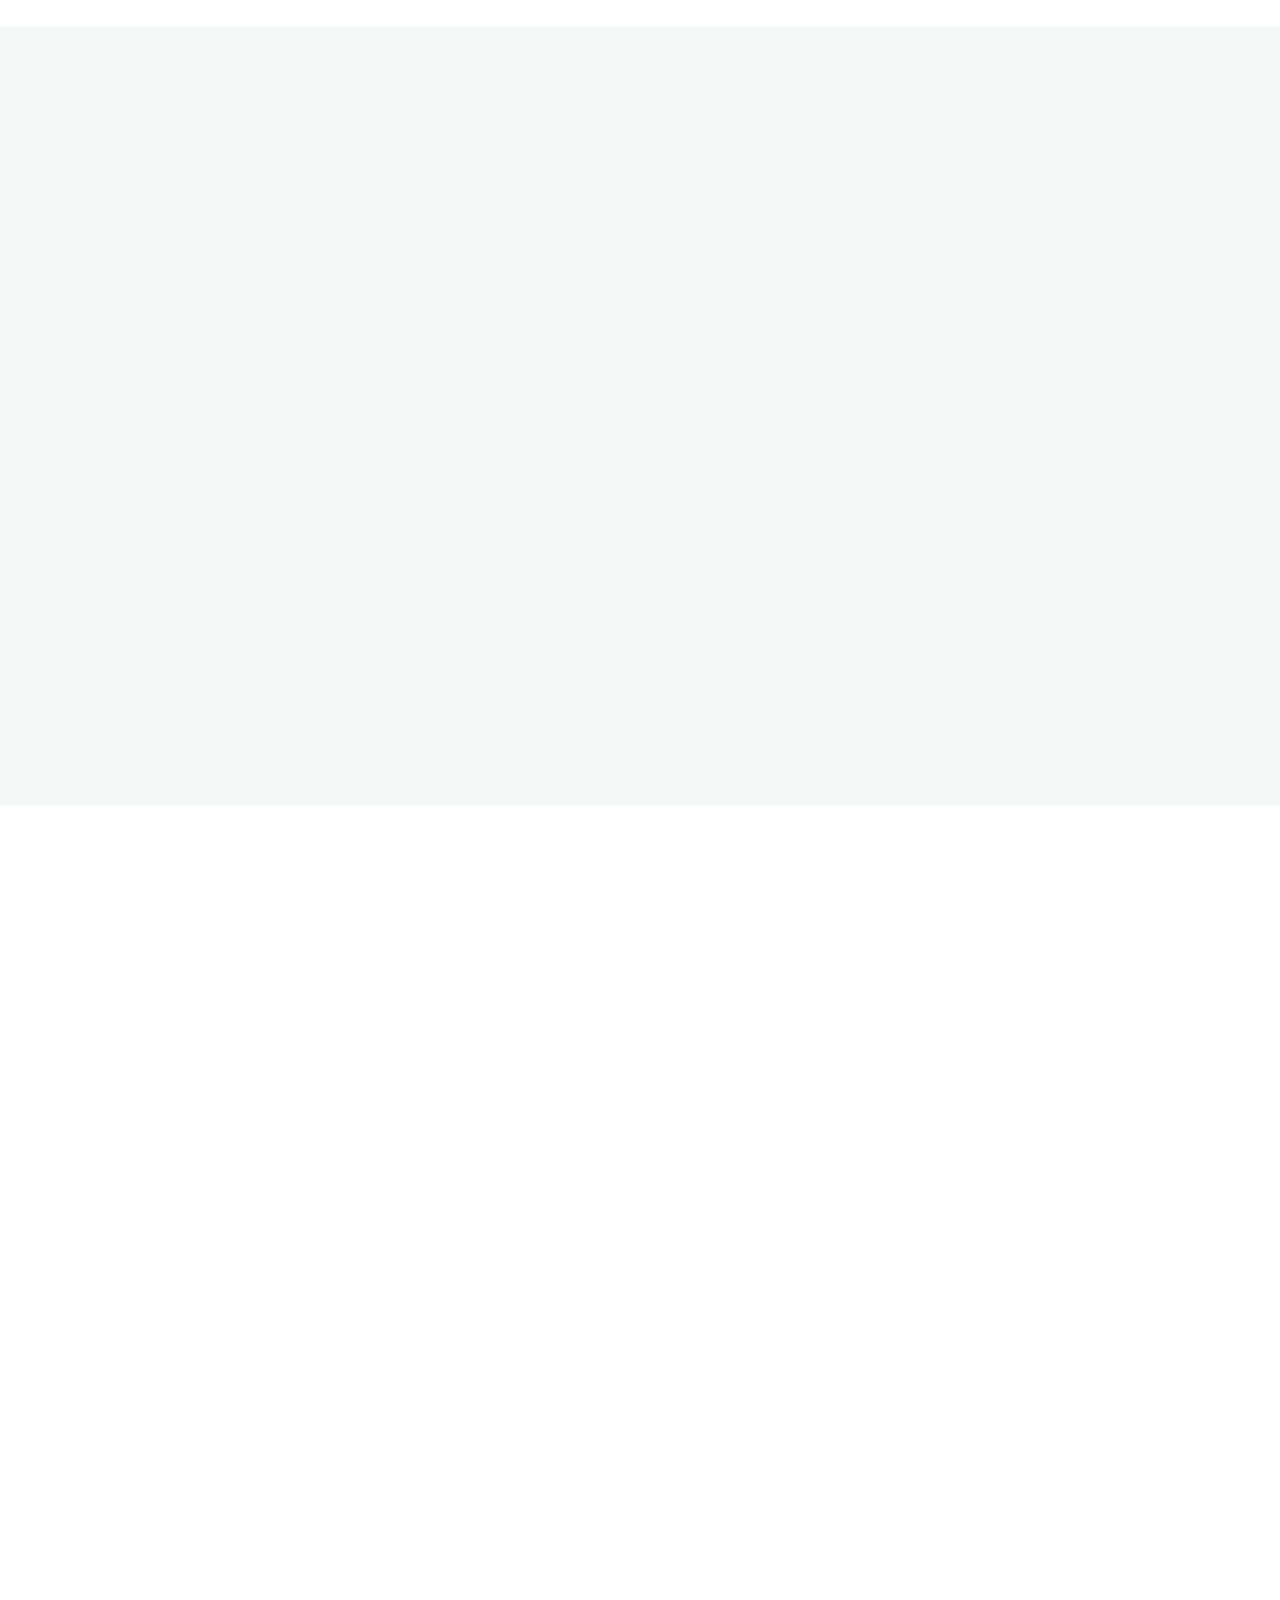
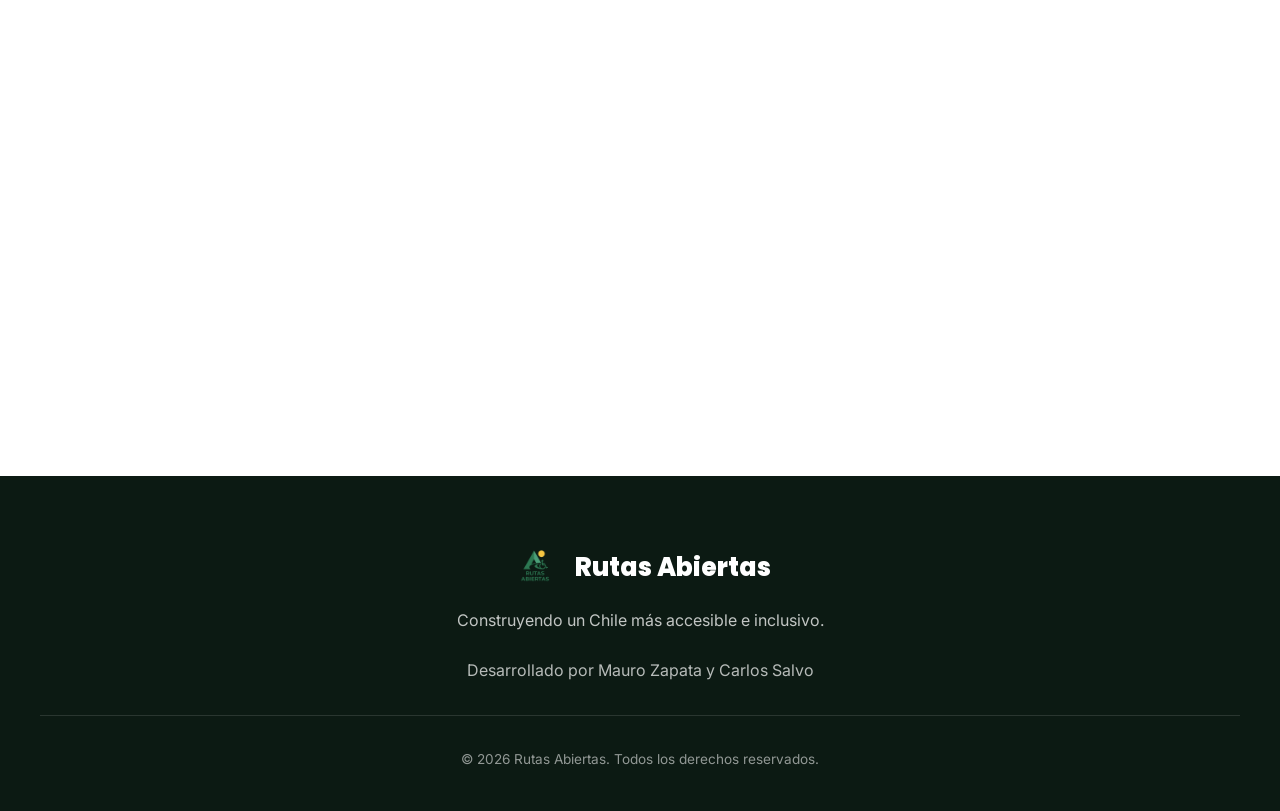
==== commit 5313ca8d: "perfect app" ====
--- a/Index.html
+++ b/Index.html
@@ -422,28 +422,58 @@
         </div>
     </section>
 
-    <!-- ================= PRÓXIMOS PASOS ================= -->
-    <section id="proximos">
+    <!-- ================= ACCESIBILIDAD ================= -->
+    <section id="accesibilidad">
         <div class="container">
             <div class="section-head reveal">
-                <span class="eyebrow">Roadmap</span>
-                <h2>Lo que viene</h2>
-            </div>
-            <div class="next-grid">
-                <div class="next-card reveal">
-                    <div class="ic"><i class="fas fa-star"></i></div>
-                    <h3>Sistema de valoración</h3>
-                    <p>Reseñas comunitarias para validar la información de cada punto.</p>
-                </div>
-                <div class="next-card reveal">
-                    <div class="ic"><i class="fas fa-route"></i></div>
-                    <h3>Rutas optimizadas</h3>
-                    <p>Algoritmos que calculan el trayecto más accesible entre dos lugares.</p>
-                </div>
-                <div class="next-card reveal">
-                    <div class="ic"><i class="fas fa-bell"></i></div>
-                    <h3>Notificaciones</h3>
-                    <p>Alertas de nuevos puntos accesibles cercanos a tu ubicación.</p>
+                <span class="eyebrow">Compromiso</span>
+                <h2>Accesible por diseño, no como añadido</h2>
+                <p class="section-subtitle">Una app sobre accesibilidad tiene que ser, primero, una app accesible. Estos
+                    son los criterios que aplicamos en cada pantalla.</p>
+            </div>
+
+            <ul class="a11y-badges reveal">
+                <li><i class="fas fa-circle-check"></i> WCAG 2.1 nivel AA</li>
+                <li><i class="fas fa-circle-check"></i> Compatible con TalkBack</li>
+                <li><i class="fas fa-circle-check"></i> Áreas táctiles de 48 dp</li>
+            </ul>
+
+            <div class="a11y-grid">
+                <div class="a11y-card reveal">
+                    <div class="ic"><i class="fas fa-circle-half-stroke"></i></div>
+                    <h3>Contraste verificado</h3>
+                    <p>Toda la paleta cumple una relación de contraste mínima de 4.5:1 sobre texto, tanto en modo claro
+                        como oscuro.</p>
+                </div>
+                <div class="a11y-card reveal">
+                    <div class="ic"><i class="fas fa-volume-high"></i></div>
+                    <h3>Lectores de pantalla</h3>
+                    <p>Cada control tiene etiqueta semántica y orden de foco lógico, para que TalkBack describa la
+                        pantalla completa sin zonas mudas.</p>
+                </div>
+                <div class="a11y-card reveal">
+                    <div class="ic"><i class="fas fa-text-height"></i></div>
+                    <h3>Texto escalable</h3>
+                    <p>La interfaz respeta el tamaño de fuente del sistema y se reacomoda sin recortar contenido ni
+                        romper la maquetación.</p>
+                </div>
+                <div class="a11y-card reveal">
+                    <div class="ic"><i class="fas fa-hand-pointer"></i></div>
+                    <h3>Objetivos táctiles amplios</h3>
+                    <p>Botones y controles de al menos 48 dp, con separación suficiente para reducir errores de pulsación
+                        por temblor o motricidad reducida.</p>
+                </div>
+                <div class="a11y-card reveal">
+                    <div class="ic"><i class="fas fa-moon"></i></div>
+                    <h3>Modo claro y oscuro</h3>
+                    <p>Tema conmutable y persistente, pensado para fotosensibilidad, fatiga visual y uso nocturno de la
+                        aplicación.</p>
+                </div>
+                <div class="a11y-card reveal">
+                    <div class="ic"><i class="fas fa-comment-dots"></i></div>
+                    <h3>Lenguaje claro</h3>
+                    <p>Textos directos, íconos siempre acompañados de etiqueta y ninguna información transmitida solo
+                        mediante el color.</p>
                 </div>
             </div>
         </div>
--- a/style.css
+++ b/style.css
@@ -462,15 +462,16 @@
     position: relative;
     height: 600px;
     perspective: 1800px;
-    transform-style: preserve-3d;
+    /* sin preserve-3d: evita que los planos rotados se intersecten entre sí */
+    transform-style: flat;
 }
 
 .device-stage .glow {
     position: absolute;
     inset: 12% 8%;
-    background: radial-gradient(circle, var(--accent), transparent 68%);
-    filter: blur(40px);
-    opacity: .55;
+    background: radial-gradient(circle, var(--accent), transparent 70%);
+    filter: blur(56px);
+    opacity: .38;
     z-index: 0;
 }
 
@@ -493,16 +494,16 @@
 /* teléfono trasero izquierdo */
 .device--left {
     z-index: 2;
-    transform: translate(-80%, -44%) rotateY(-24deg) rotateX(5deg) rotateZ(-3deg) scale(.8);
-    opacity: .9;
+    transform: translate(-103%, -44%) rotateY(-24deg) rotateX(5deg) rotateZ(-3deg) scale(.8);
+    filter: brightness(.94);
     animation: floatB 8s ease-in-out infinite;
 }
 
 /* teléfono trasero derecho */
 .device--right {
     z-index: 3;
-    transform: translate(-22%, -54%) rotateY(-13deg) rotateX(2deg) rotateZ(3deg) scale(.84);
-    opacity: .94;
+    transform: translate(-2%, -54%) rotateY(-13deg) rotateX(2deg) rotateZ(3deg) scale(.84);
+    filter: brightness(.97);
     animation: floatC 6.5s ease-in-out infinite;
 }
 
@@ -576,7 +577,11 @@
 .phone-screen .glare {
     position: absolute;
     inset: 0;
-    background: linear-gradient(135deg, rgba(255, 255, 255, 0.18), transparent 40%);
+    background: linear-gradient(135deg,
+            rgba(255, 255, 255, 0.13) 0%,
+            rgba(255, 255, 255, 0.06) 22%,
+            rgba(255, 255, 255, 0.015) 42%,
+            transparent 62%);
     pointer-events: none;
 }
 
@@ -1052,39 +1057,71 @@
     color: #9FE7BF;
 }
 
-/* ---------- NEXT STEPS ---------- */
-.next-grid {
+/* ---------- ACCESIBILIDAD ---------- */
+.a11y-badges {
+    list-style: none;
+    display: flex;
+    flex-wrap: wrap;
+    justify-content: center;
+    gap: 0.7rem;
+    margin-bottom: 3rem;
+}
+
+.a11y-badges li {
+    display: flex;
+    align-items: center;
+    gap: 0.5rem;
+    padding: 0.5rem 1.1rem;
+    border-radius: 999px;
+    background: var(--surface-2);
+    border: 1px solid var(--border);
+    font-size: 0.88rem;
+    font-weight: 600;
+}
+
+.a11y-badges li i {
+    color: var(--primary);
+}
+
+.a11y-grid {
     display: grid;
-    grid-template-columns: repeat(auto-fit, minmax(250px, 1fr));
+    grid-template-columns: repeat(auto-fit, minmax(260px, 1fr));
     gap: 1.5rem;
 }
 
-.next-card {
+.a11y-card {
     background: var(--surface);
     border: 1px solid var(--border);
     border-radius: var(--radius);
     padding: 2.2rem;
     box-shadow: var(--shadow-sm);
-    transition: transform .3s var(--ease);
-}
-
-.next-card:hover {
+    transition: transform .3s var(--ease), border-color .3s ease;
+}
+
+.a11y-card:hover {
     transform: translateY(-6px);
-}
-
-.next-card .ic {
-    font-size: 1.8rem;
+    border-color: var(--primary);
+}
+
+.a11y-card .ic {
+    width: 52px;
+    height: 52px;
+    display: grid;
+    place-items: center;
+    border-radius: 14px;
+    background: color-mix(in srgb, var(--primary) 12%, transparent);
     color: var(--primary);
-    margin-bottom: 1rem;
-}
-
-.next-card h3 {
-    font-family: 'Poppins', sans-serif;
-    font-size: 1.25rem;
+    font-size: 1.35rem;
+    margin-bottom: 1.1rem;
+}
+
+.a11y-card h3 {
+    font-family: 'Poppins', sans-serif;
+    font-size: 1.2rem;
     margin-bottom: 0.5rem;
 }
 
-.next-card p {
+.a11y-card p {
     color: var(--text-muted);
 }
 
@@ -1163,7 +1200,7 @@
     .device-stage {
         height: 480px;
         margin-top: 1rem;
-        transform: scale(.82);
+        transform: scale(.72);
     }
 
     .feature-block,
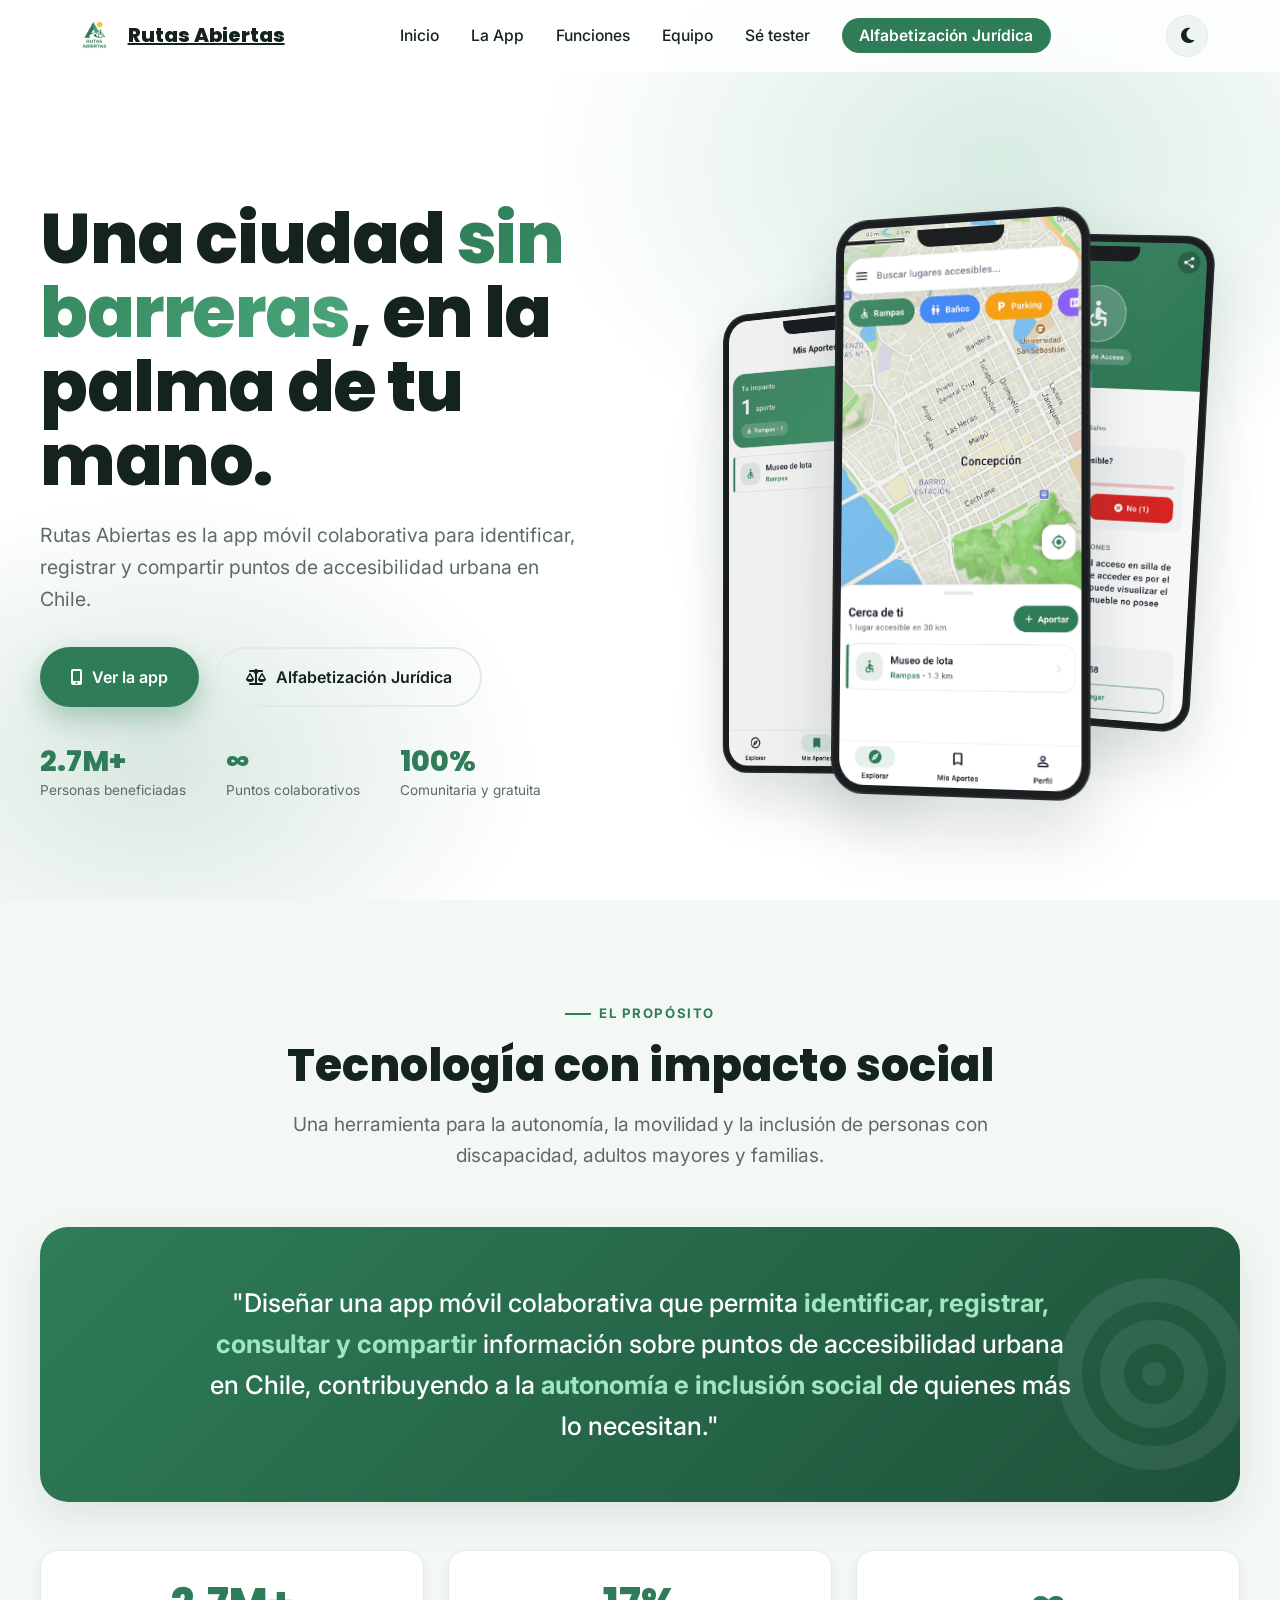
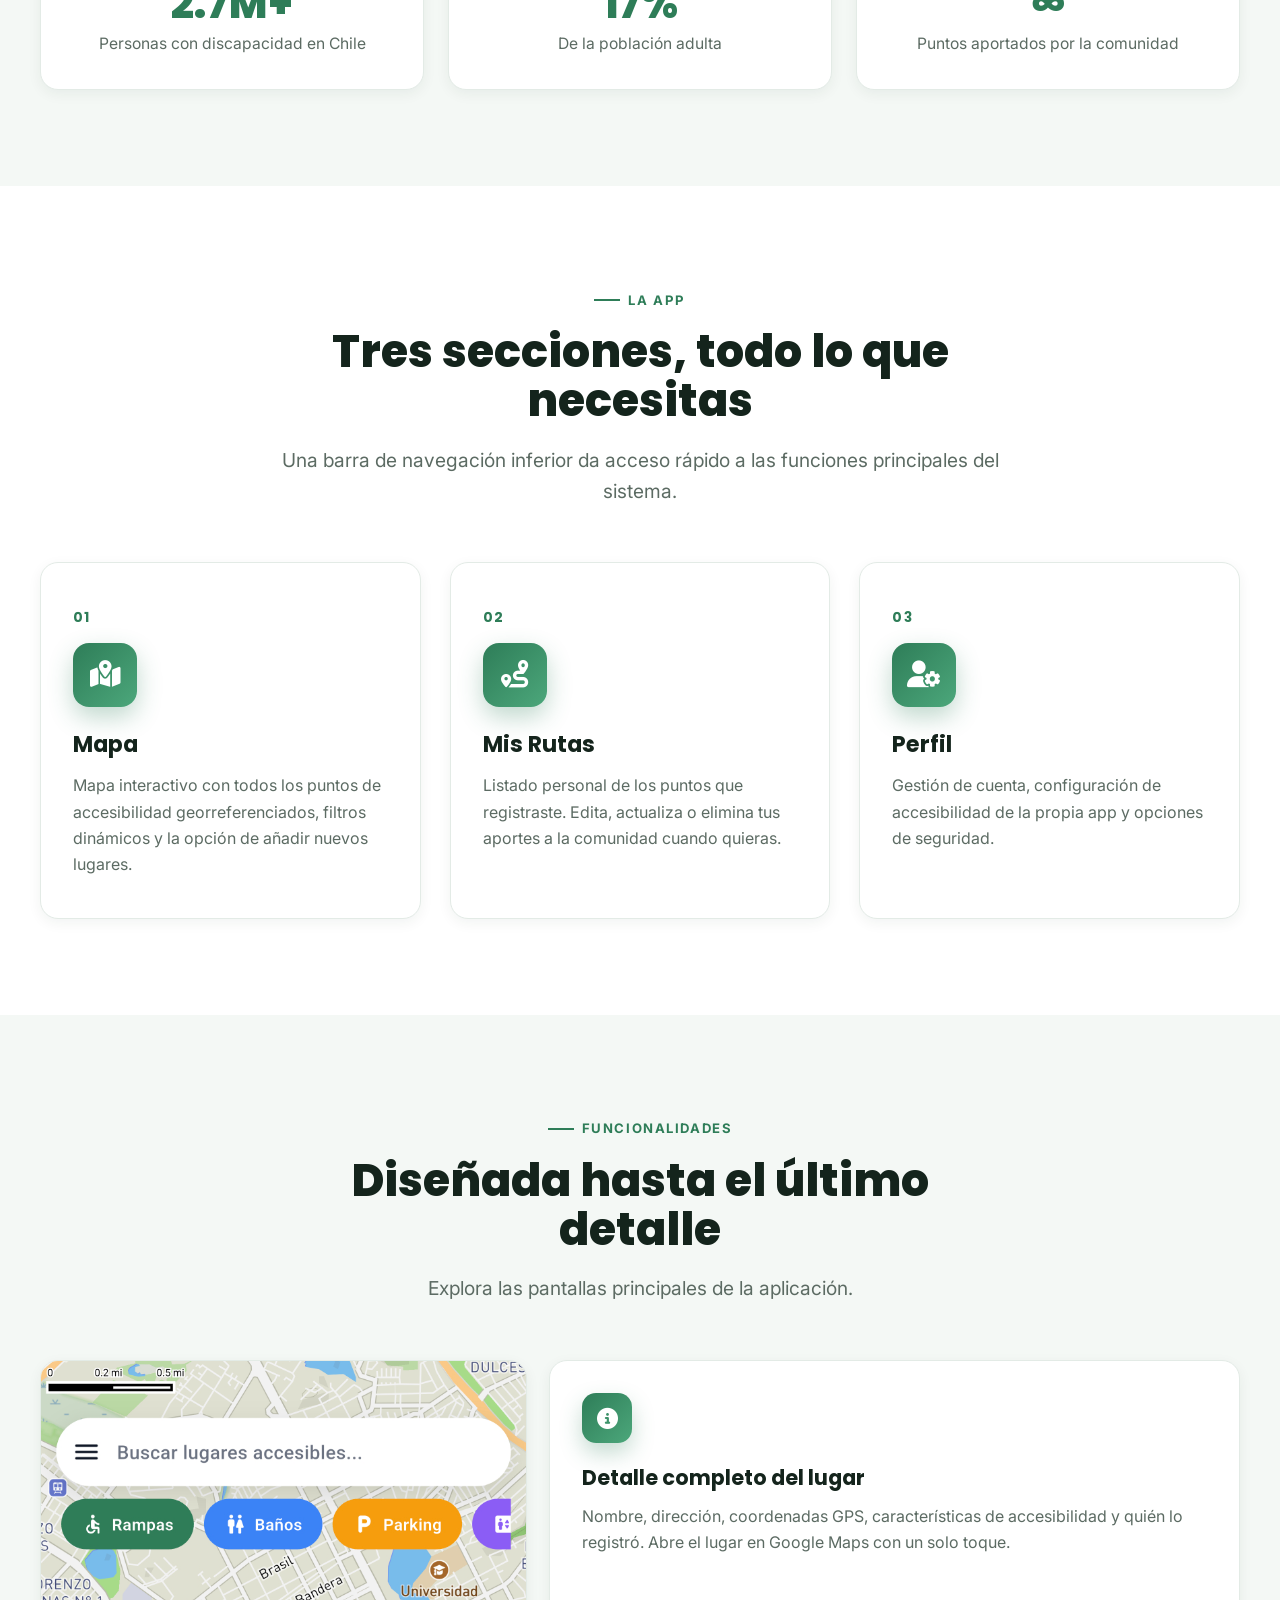
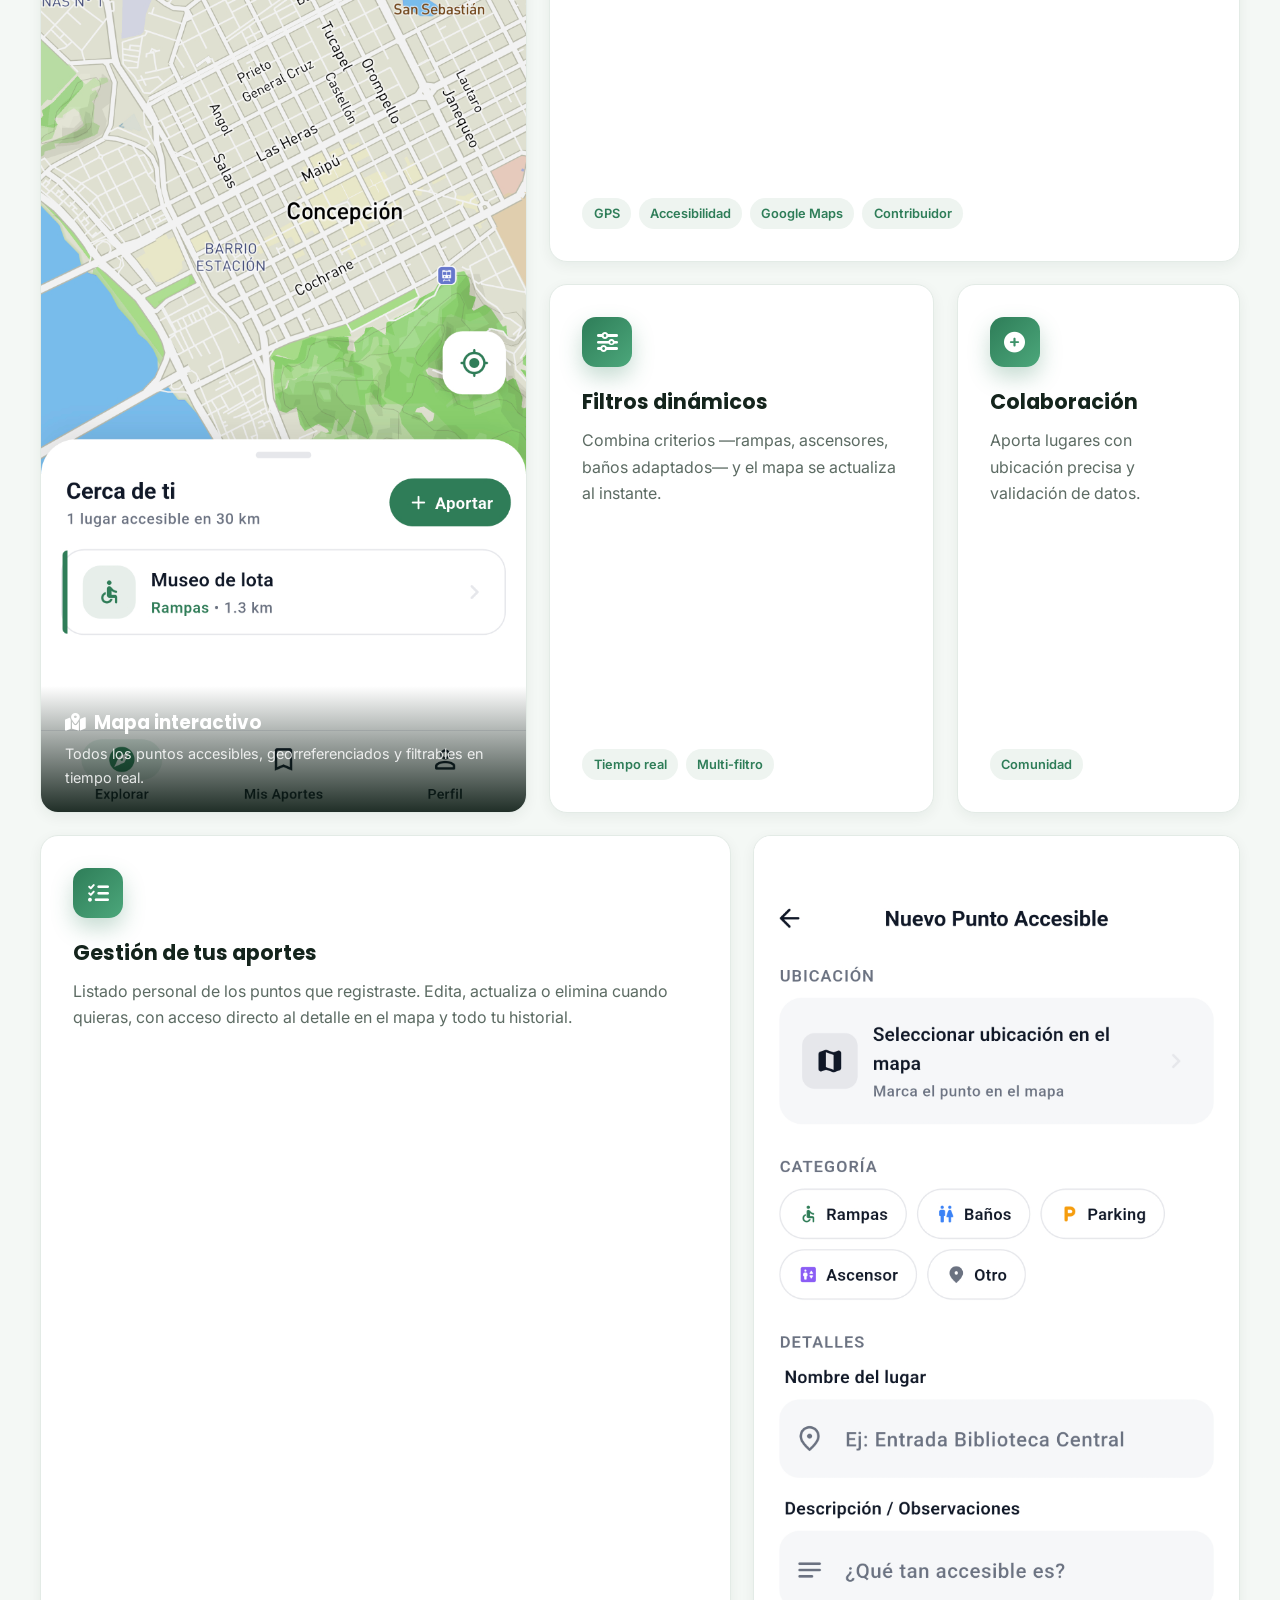
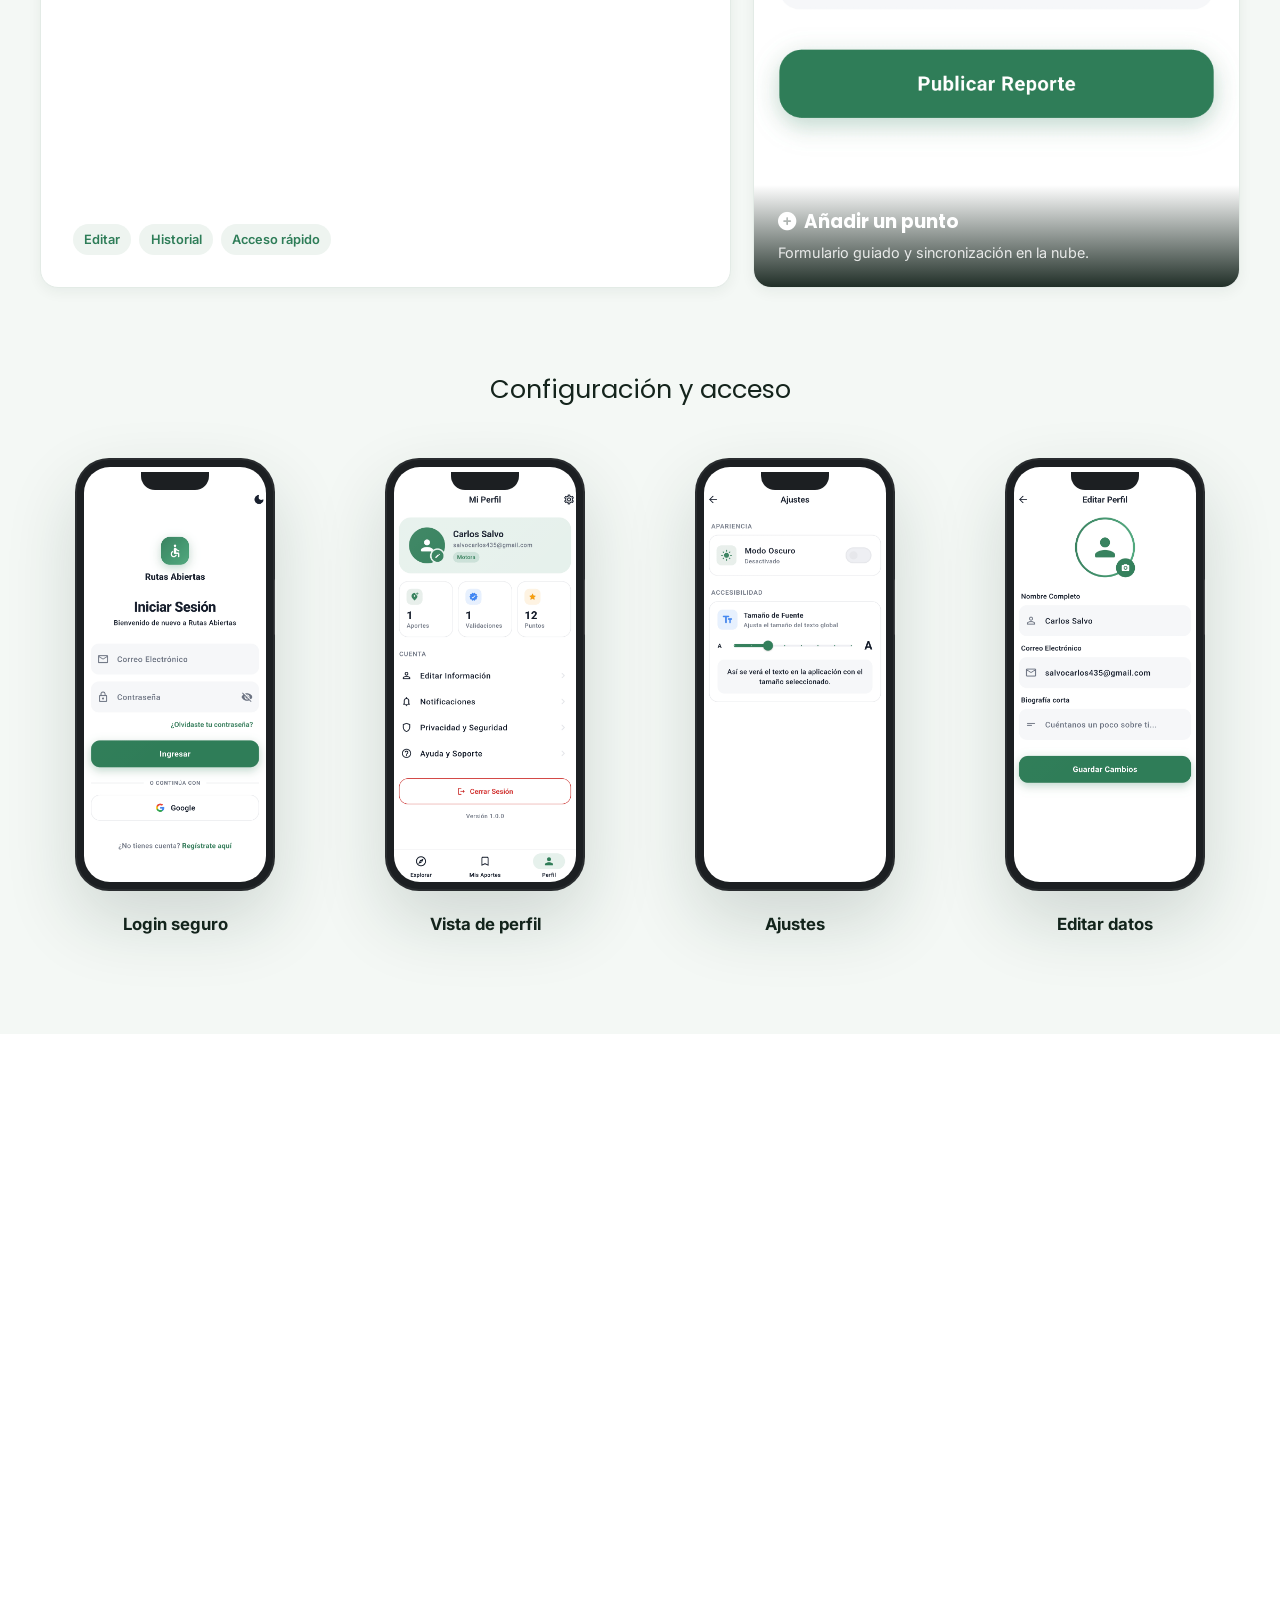
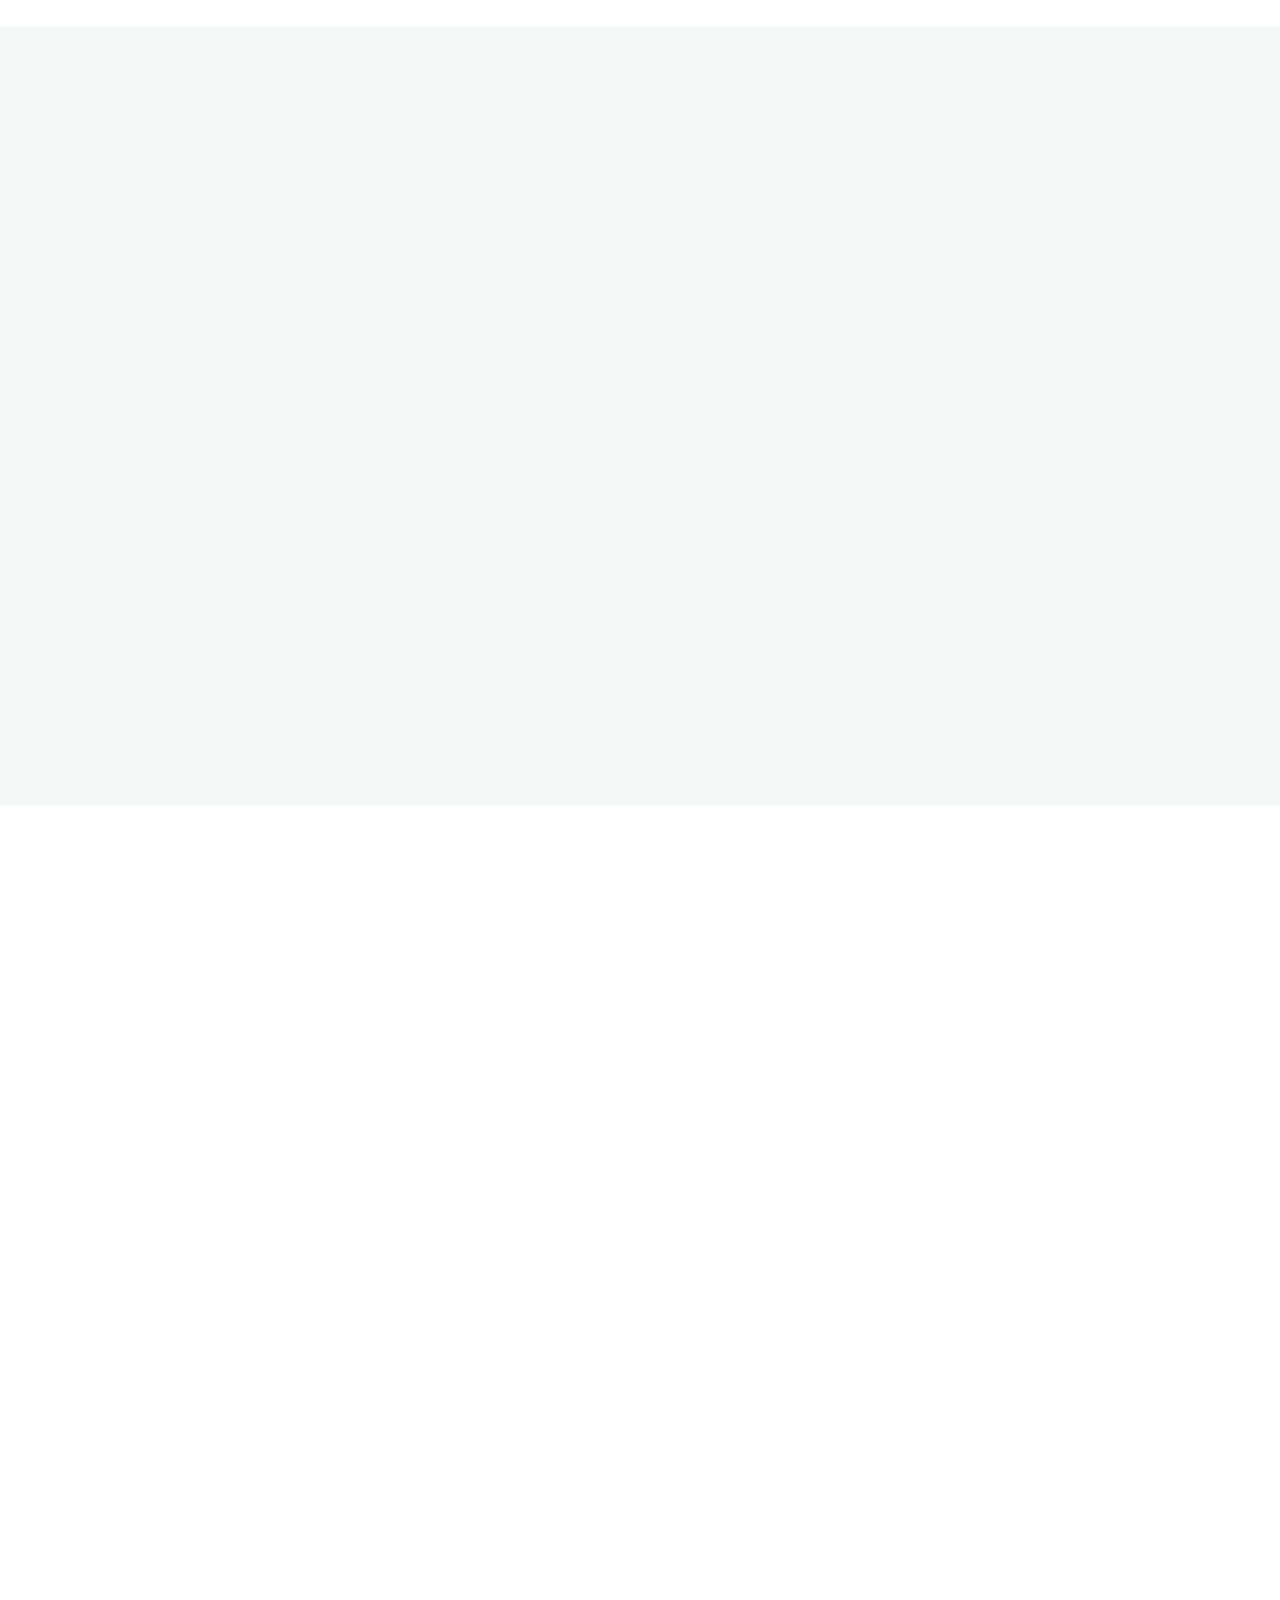
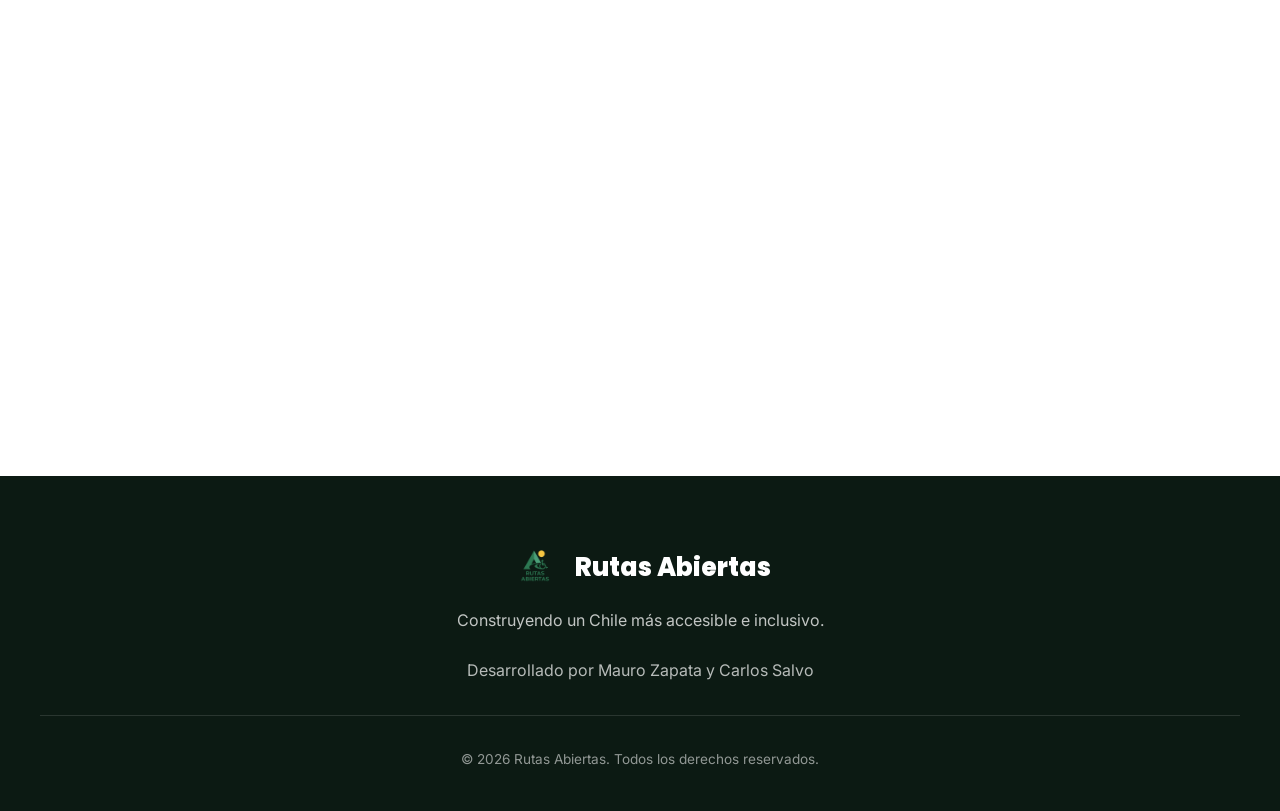
==== commit 2cea6290: "Add beta tester form functionality and styles - Implement JavaScript for form handling, including va" ====
--- a/Index.html
+++ b/Index.html
@@ -102,6 +102,7 @@
                 <li><a href="#menus">La App</a></li>
                 <li><a href="#funcionalidades">Funciones</a></li>
                 <li><a href="#equipo">Equipo</a></li>
+                <li><a href="/testers-form/">Sé tester</a></li>
                 <li><a class="nav-cta" href="/alfabetizacion-juridica/">Alfabetización Jurídica</a></li>
             </ul>
             <div class="nav-actions">
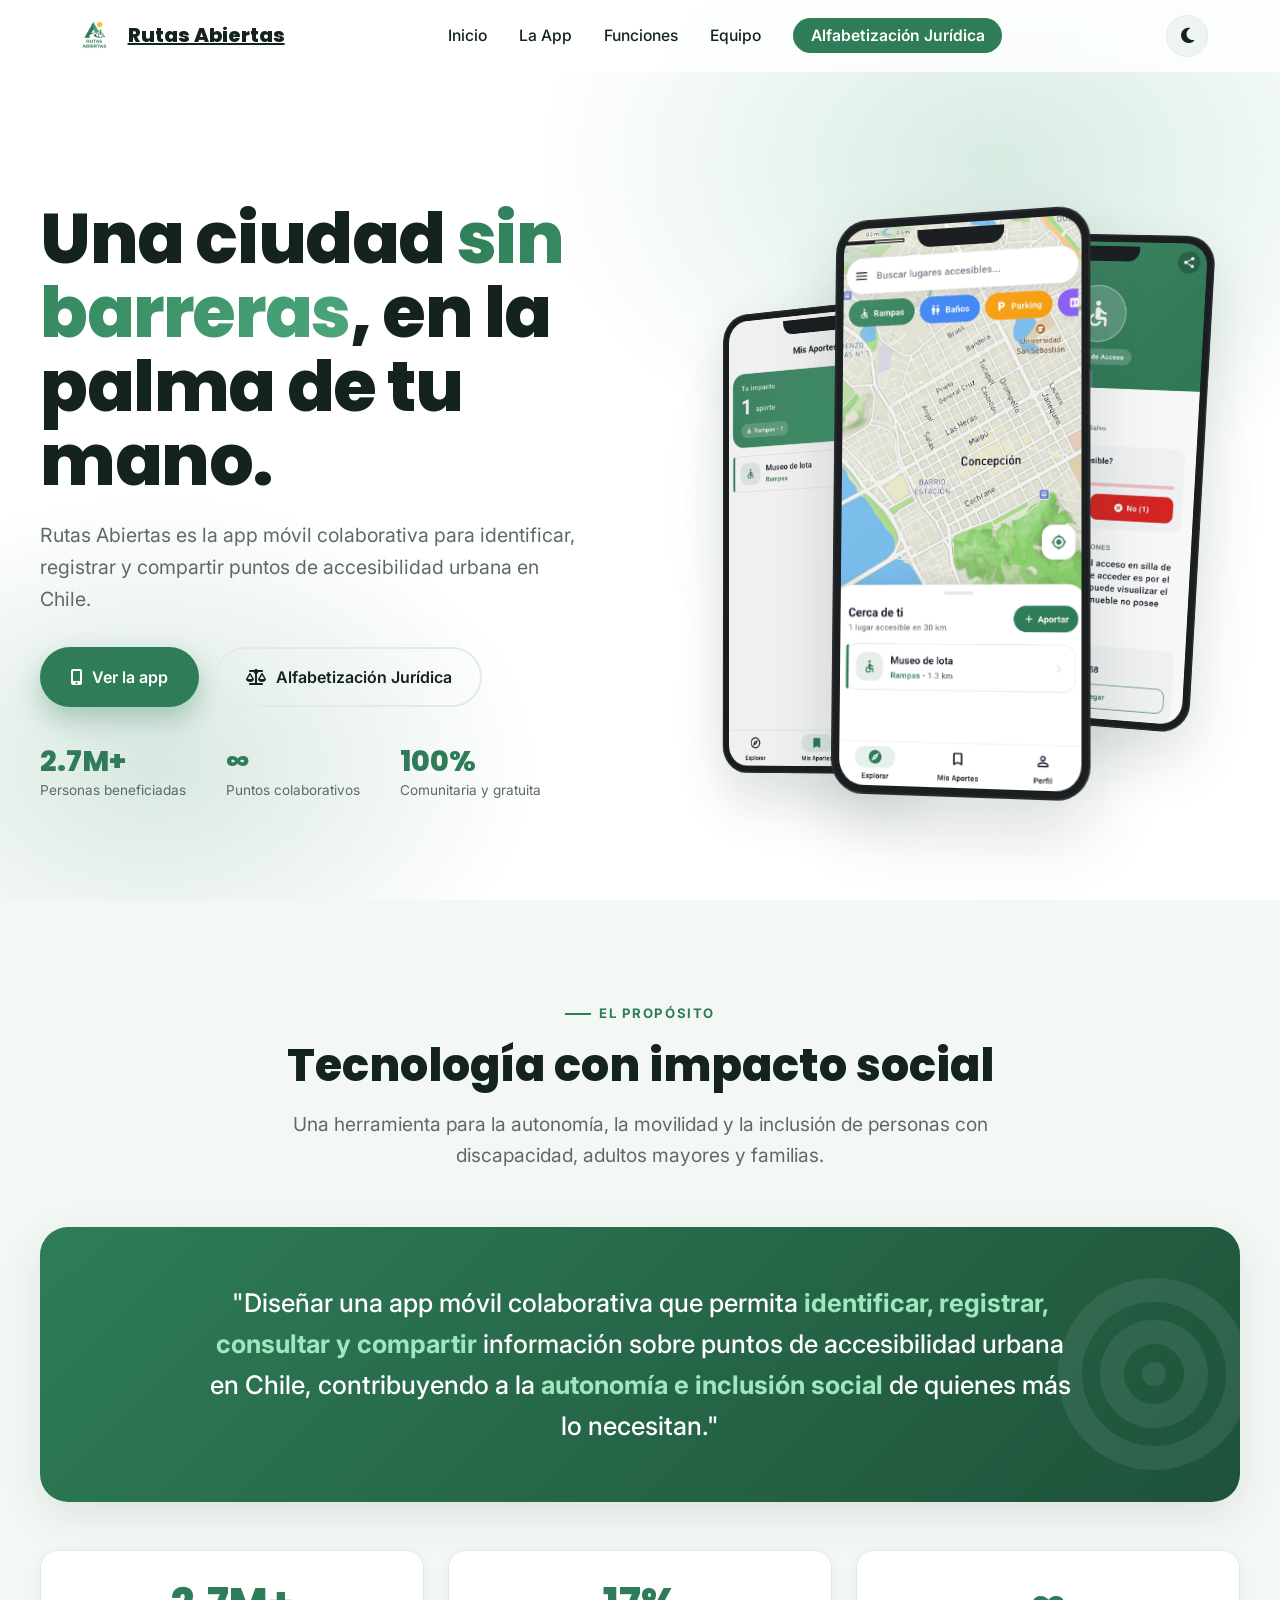
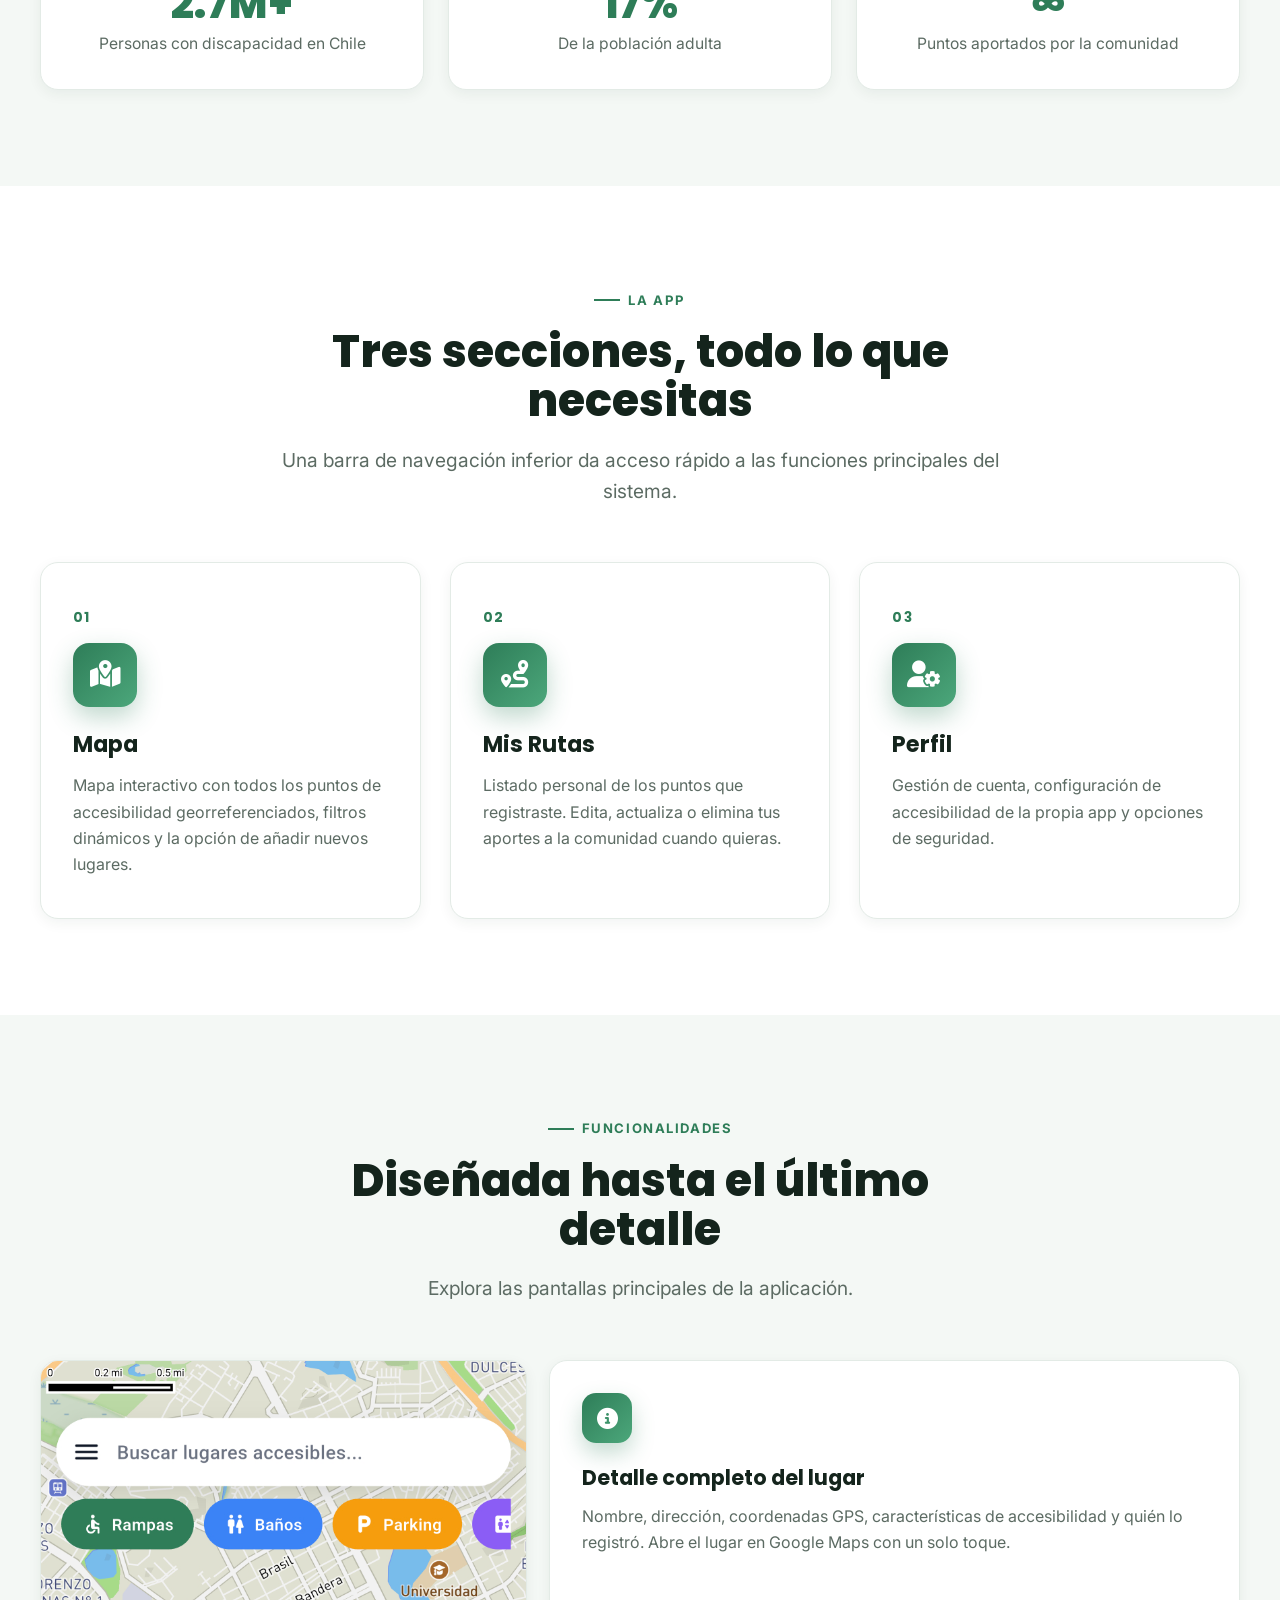
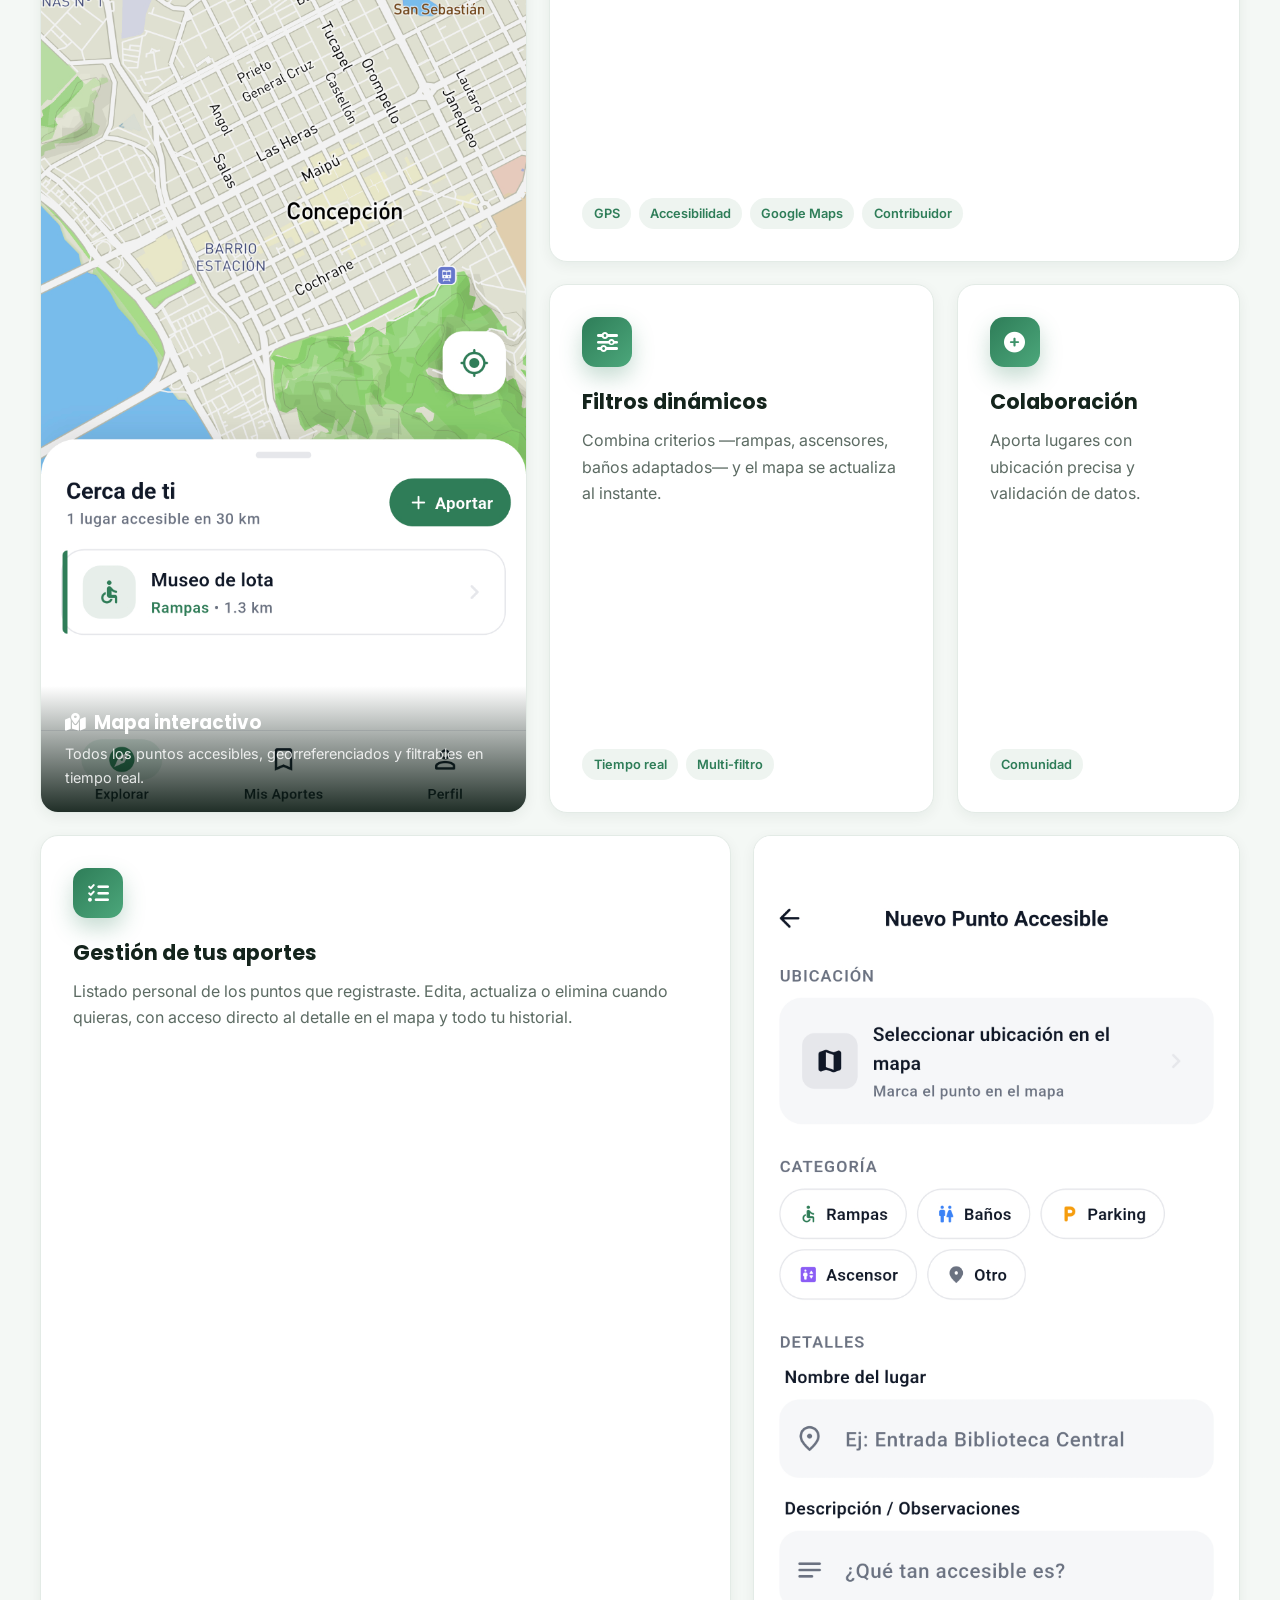
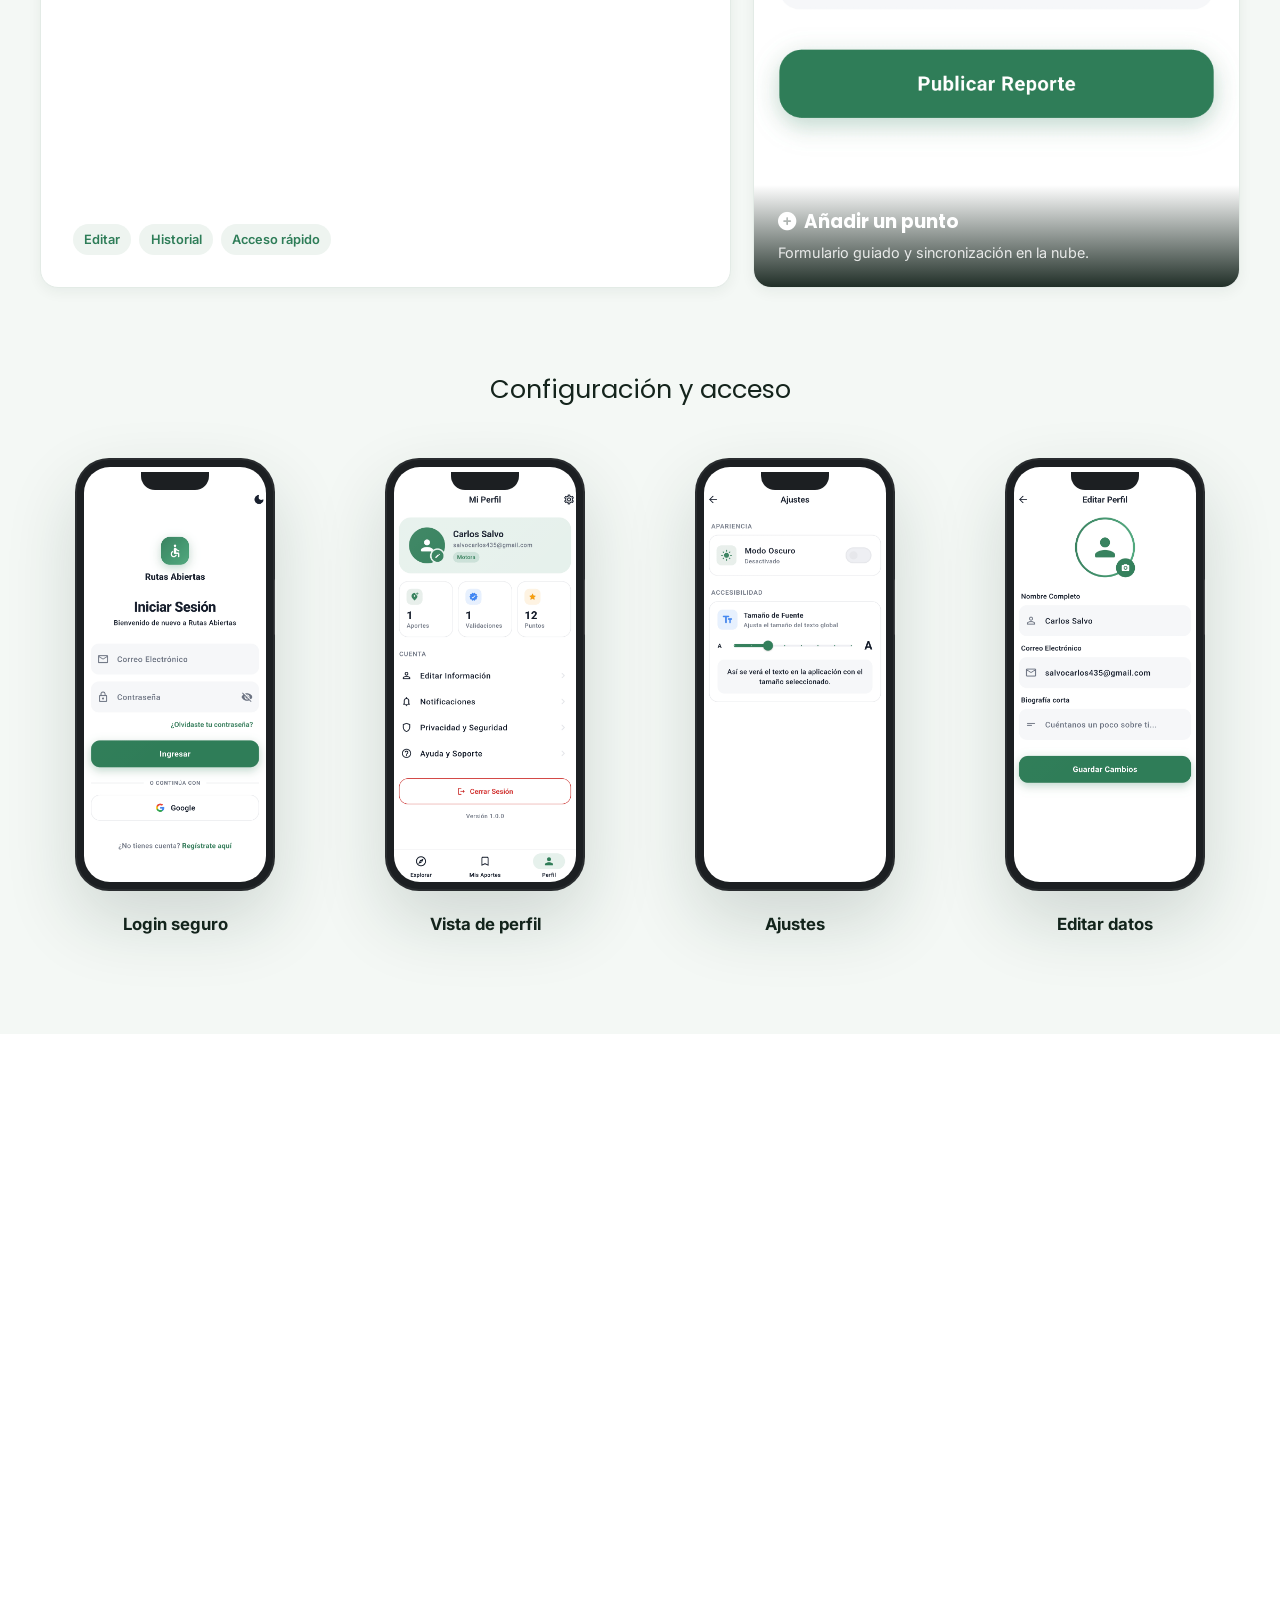
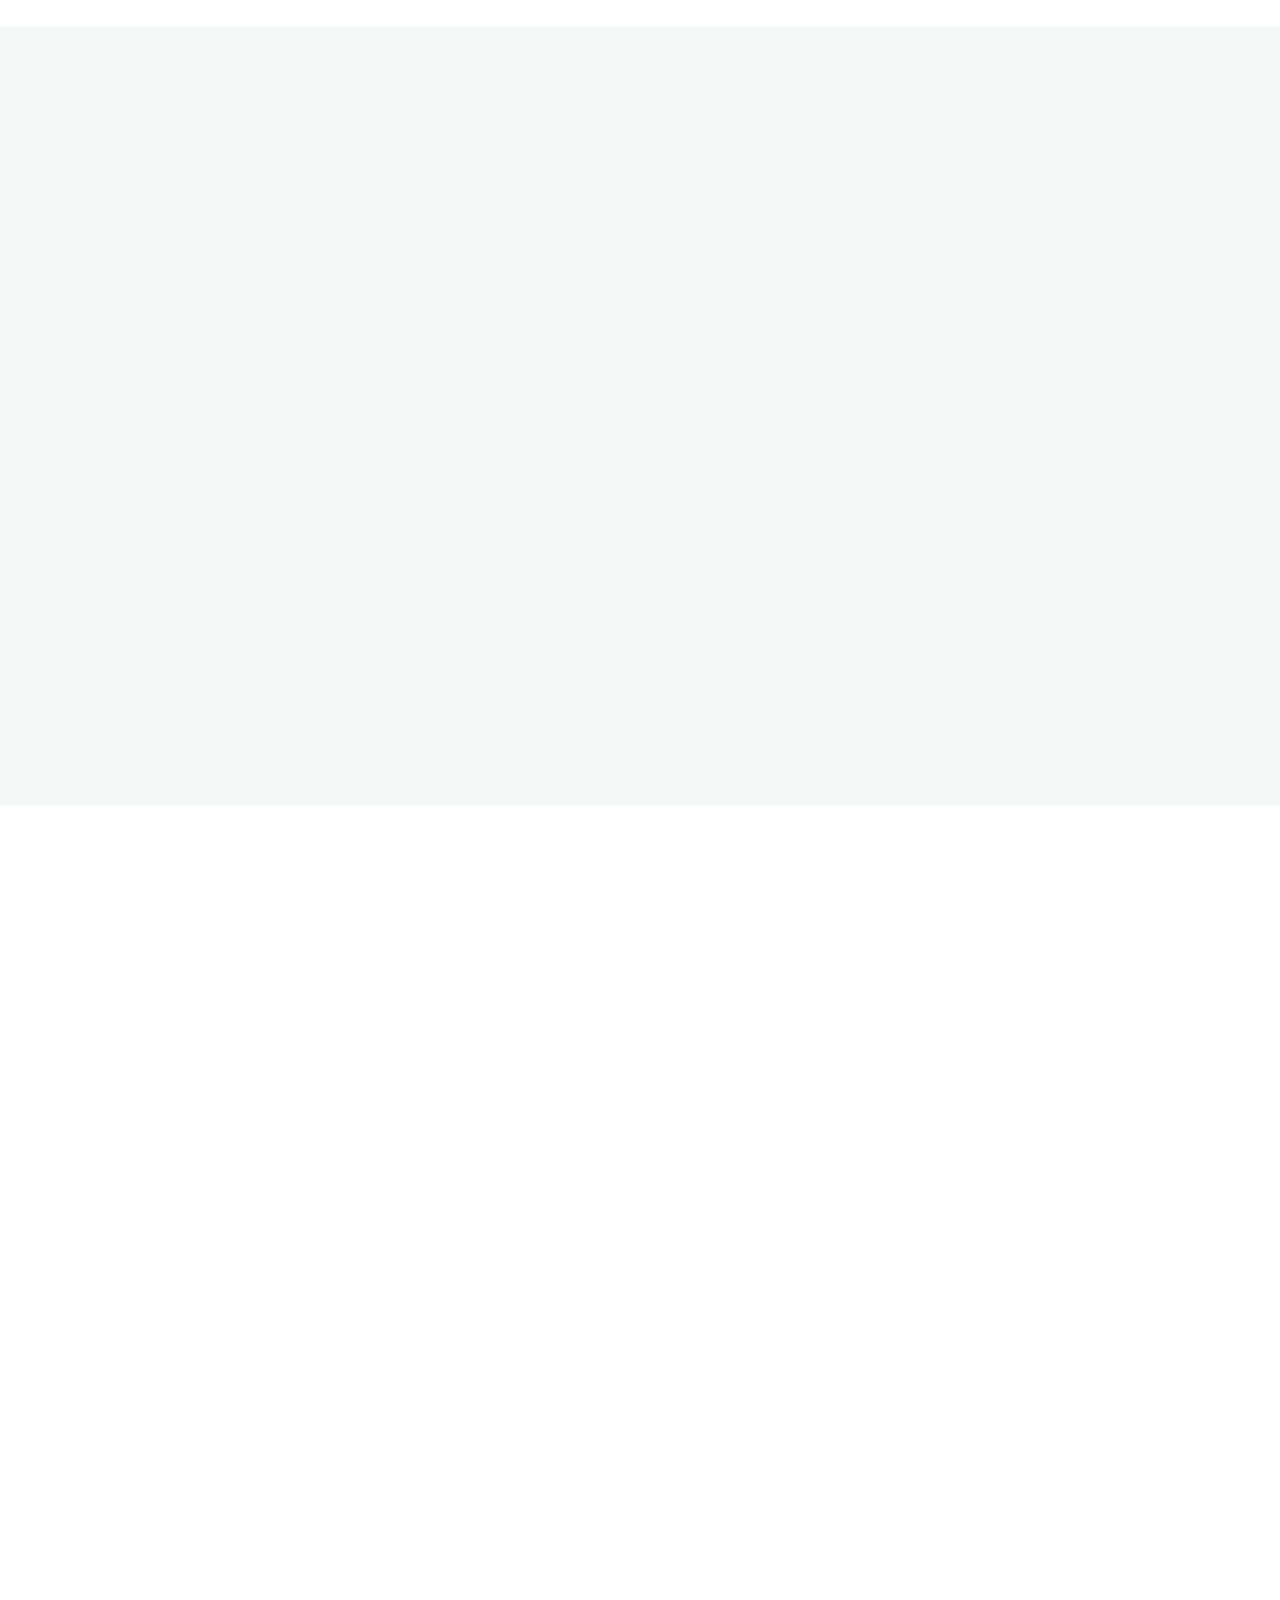
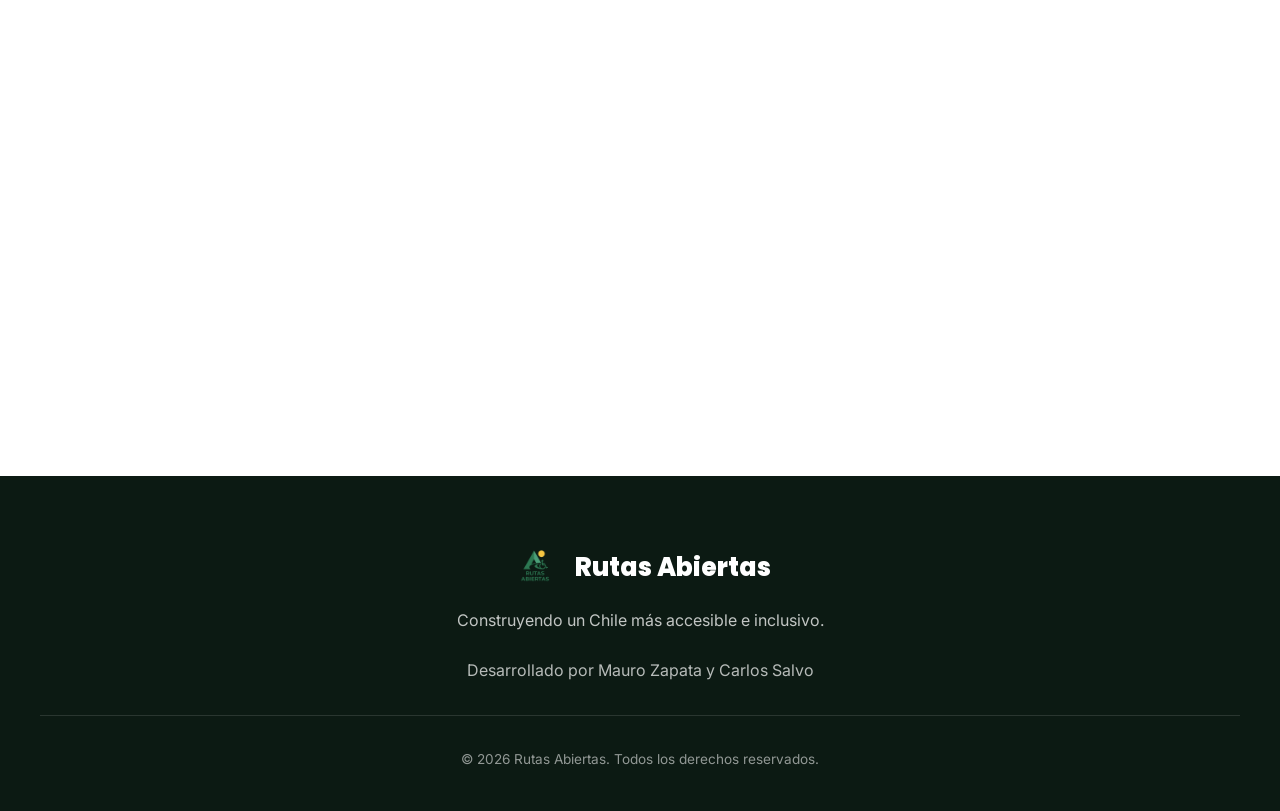
==== commit 94260487: "fix: remove link to tester form from navigation" ====
--- a/Index.html
+++ b/Index.html
@@ -102,7 +102,6 @@
                 <li><a href="#menus">La App</a></li>
                 <li><a href="#funcionalidades">Funciones</a></li>
                 <li><a href="#equipo">Equipo</a></li>
-                <li><a href="/testers-form/">Sé tester</a></li>
                 <li><a class="nav-cta" href="/alfabetizacion-juridica/">Alfabetización Jurídica</a></li>
             </ul>
             <div class="nav-actions">
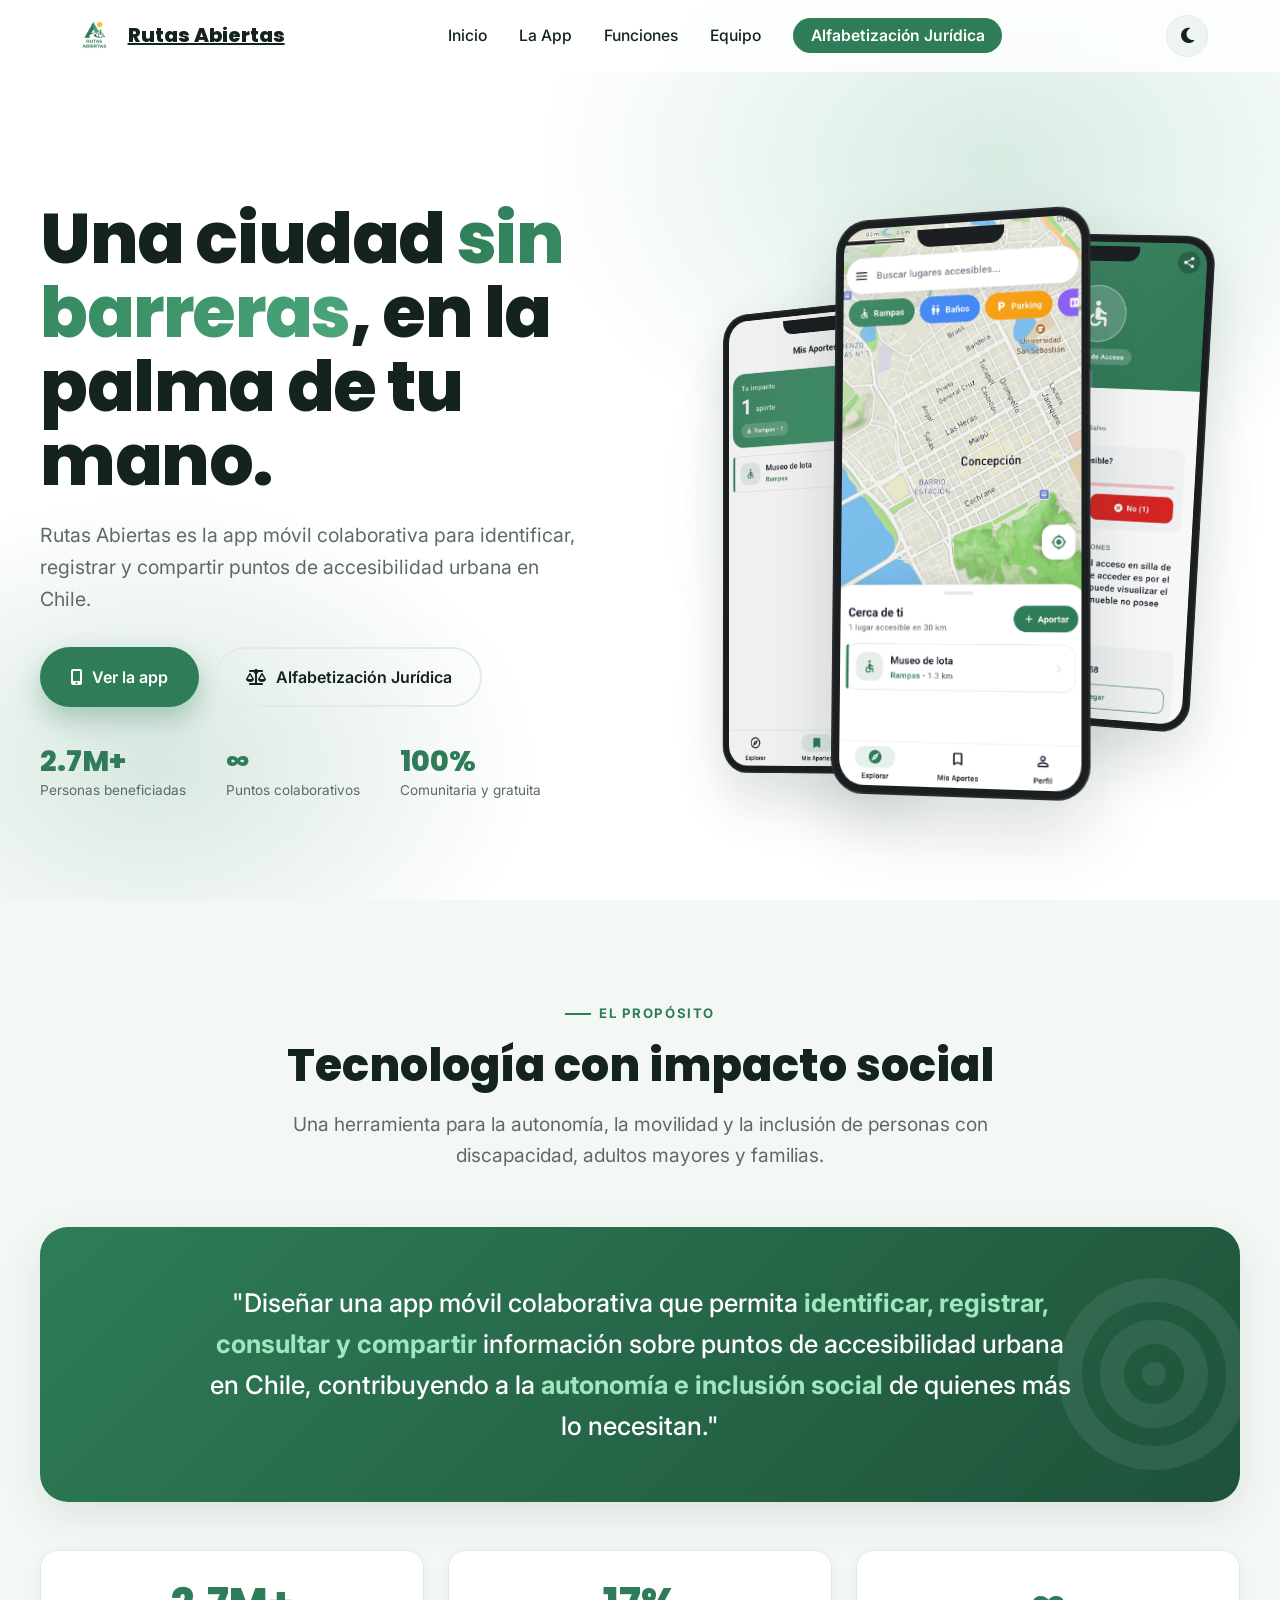
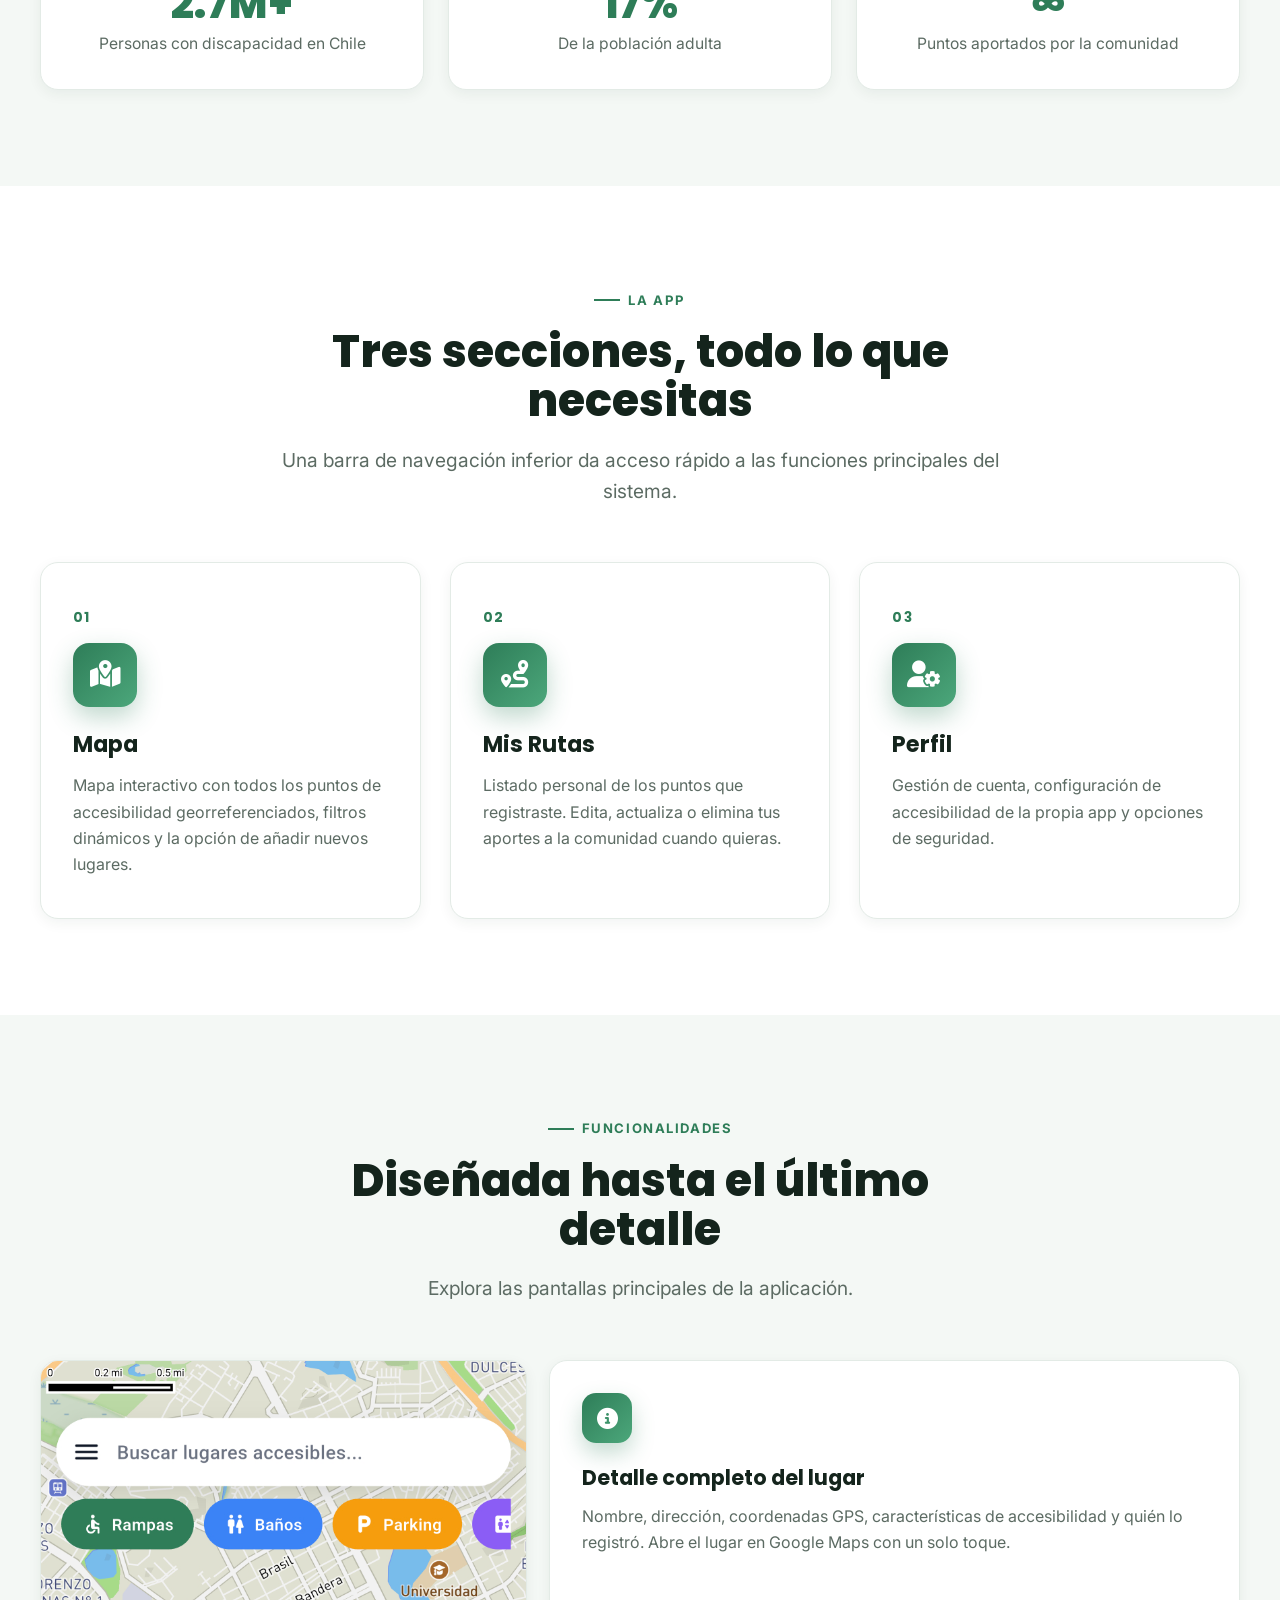
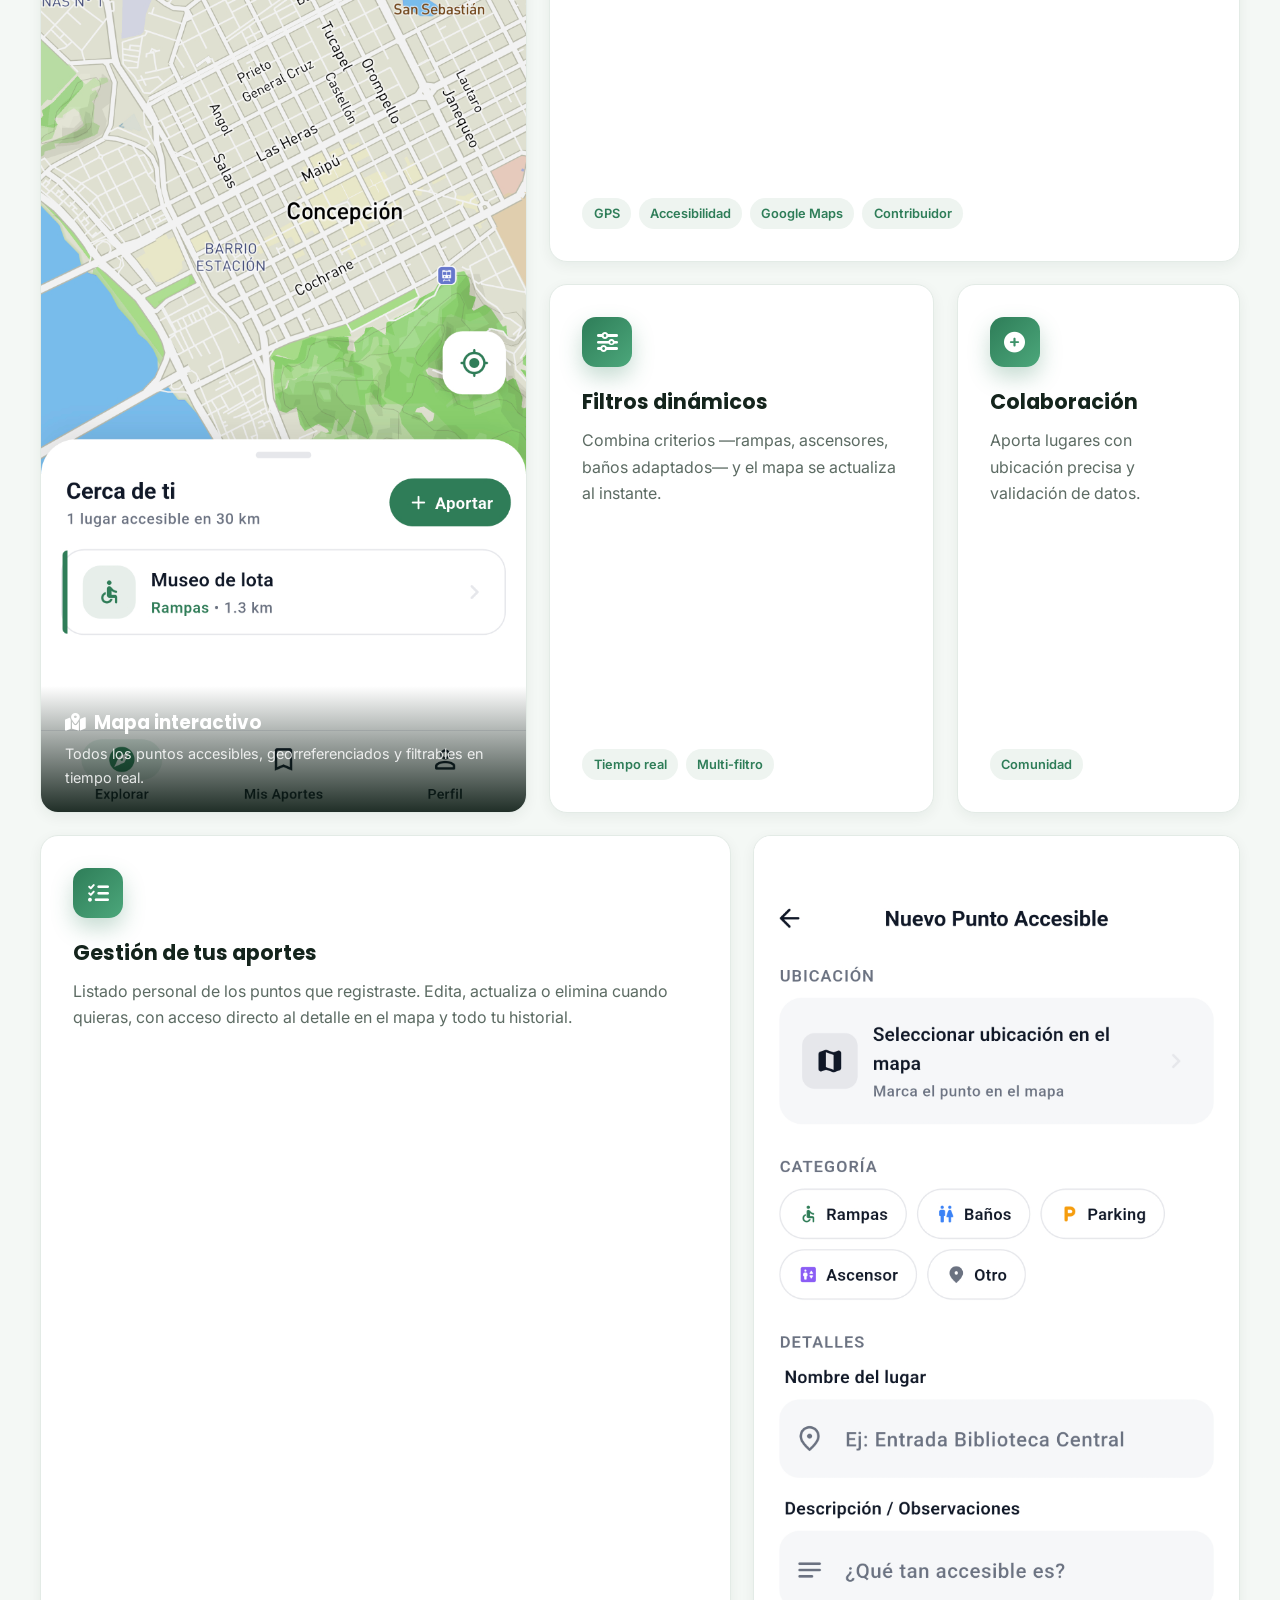
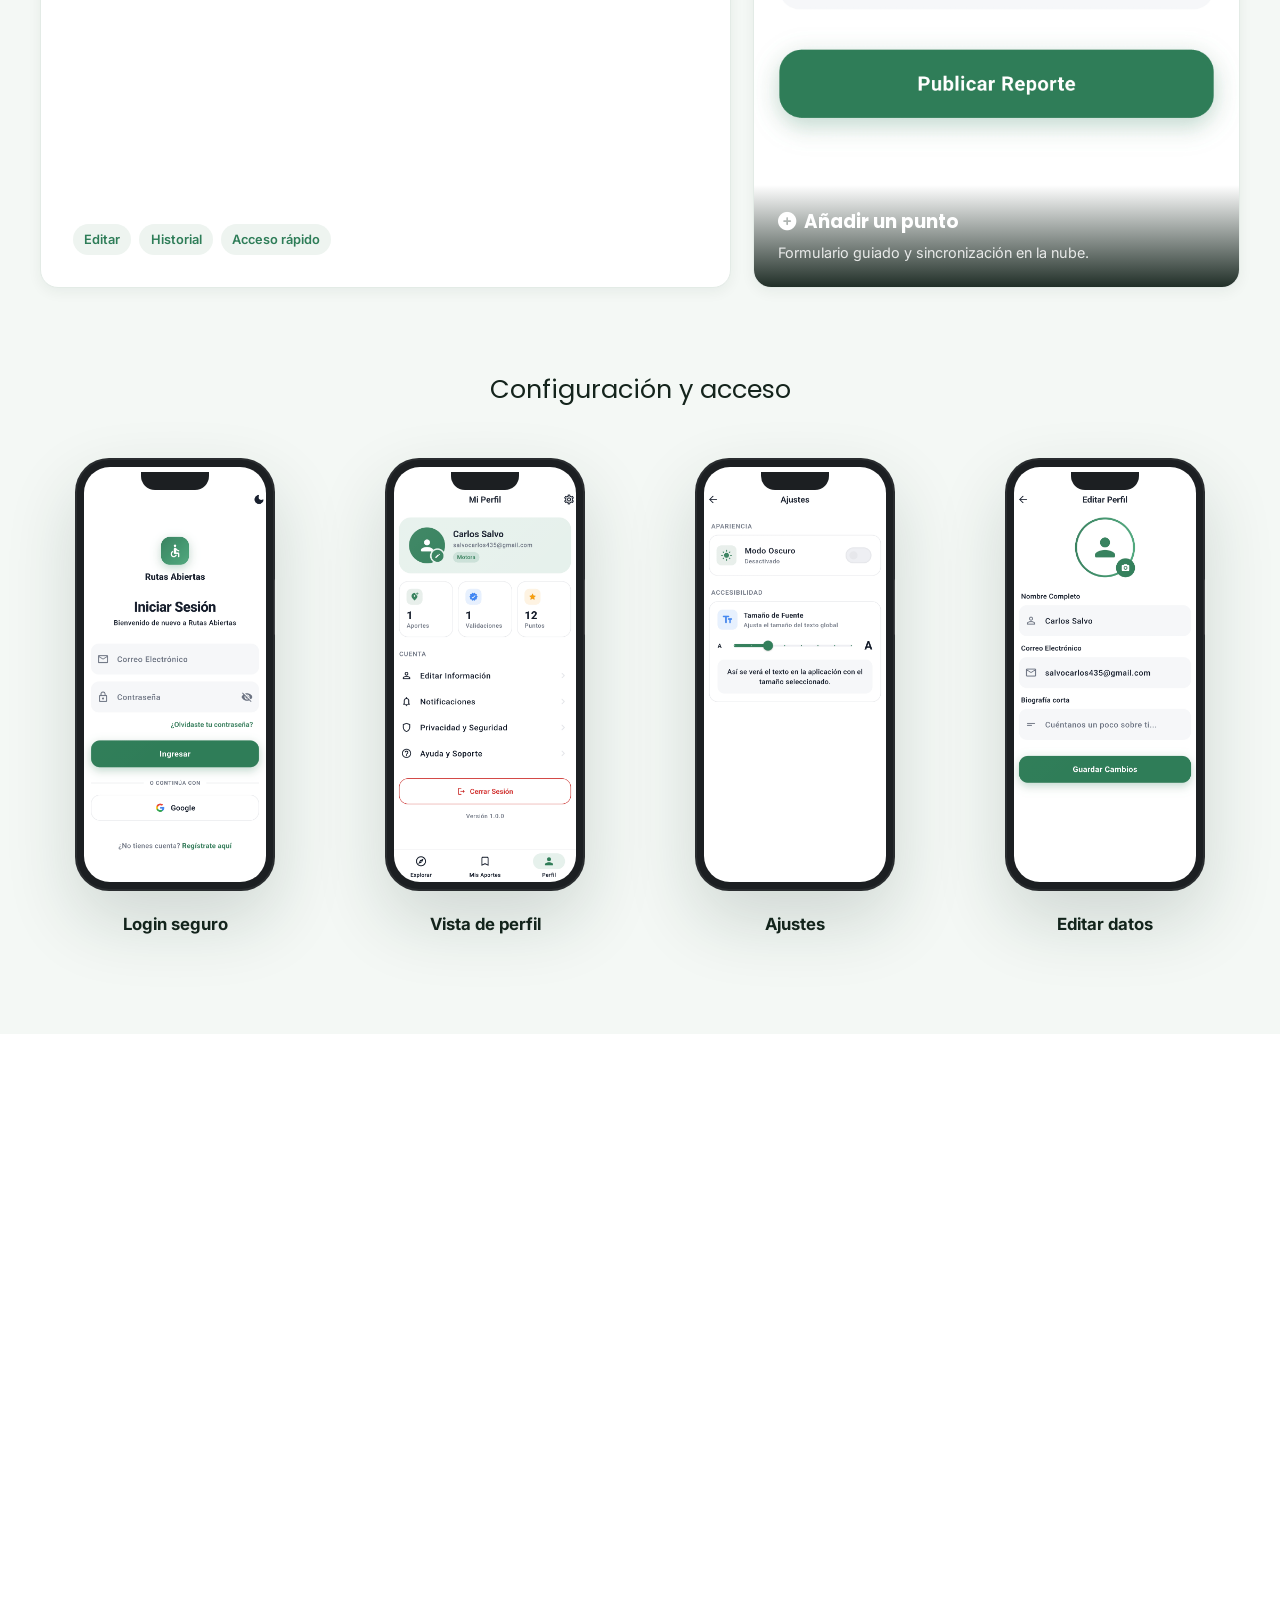
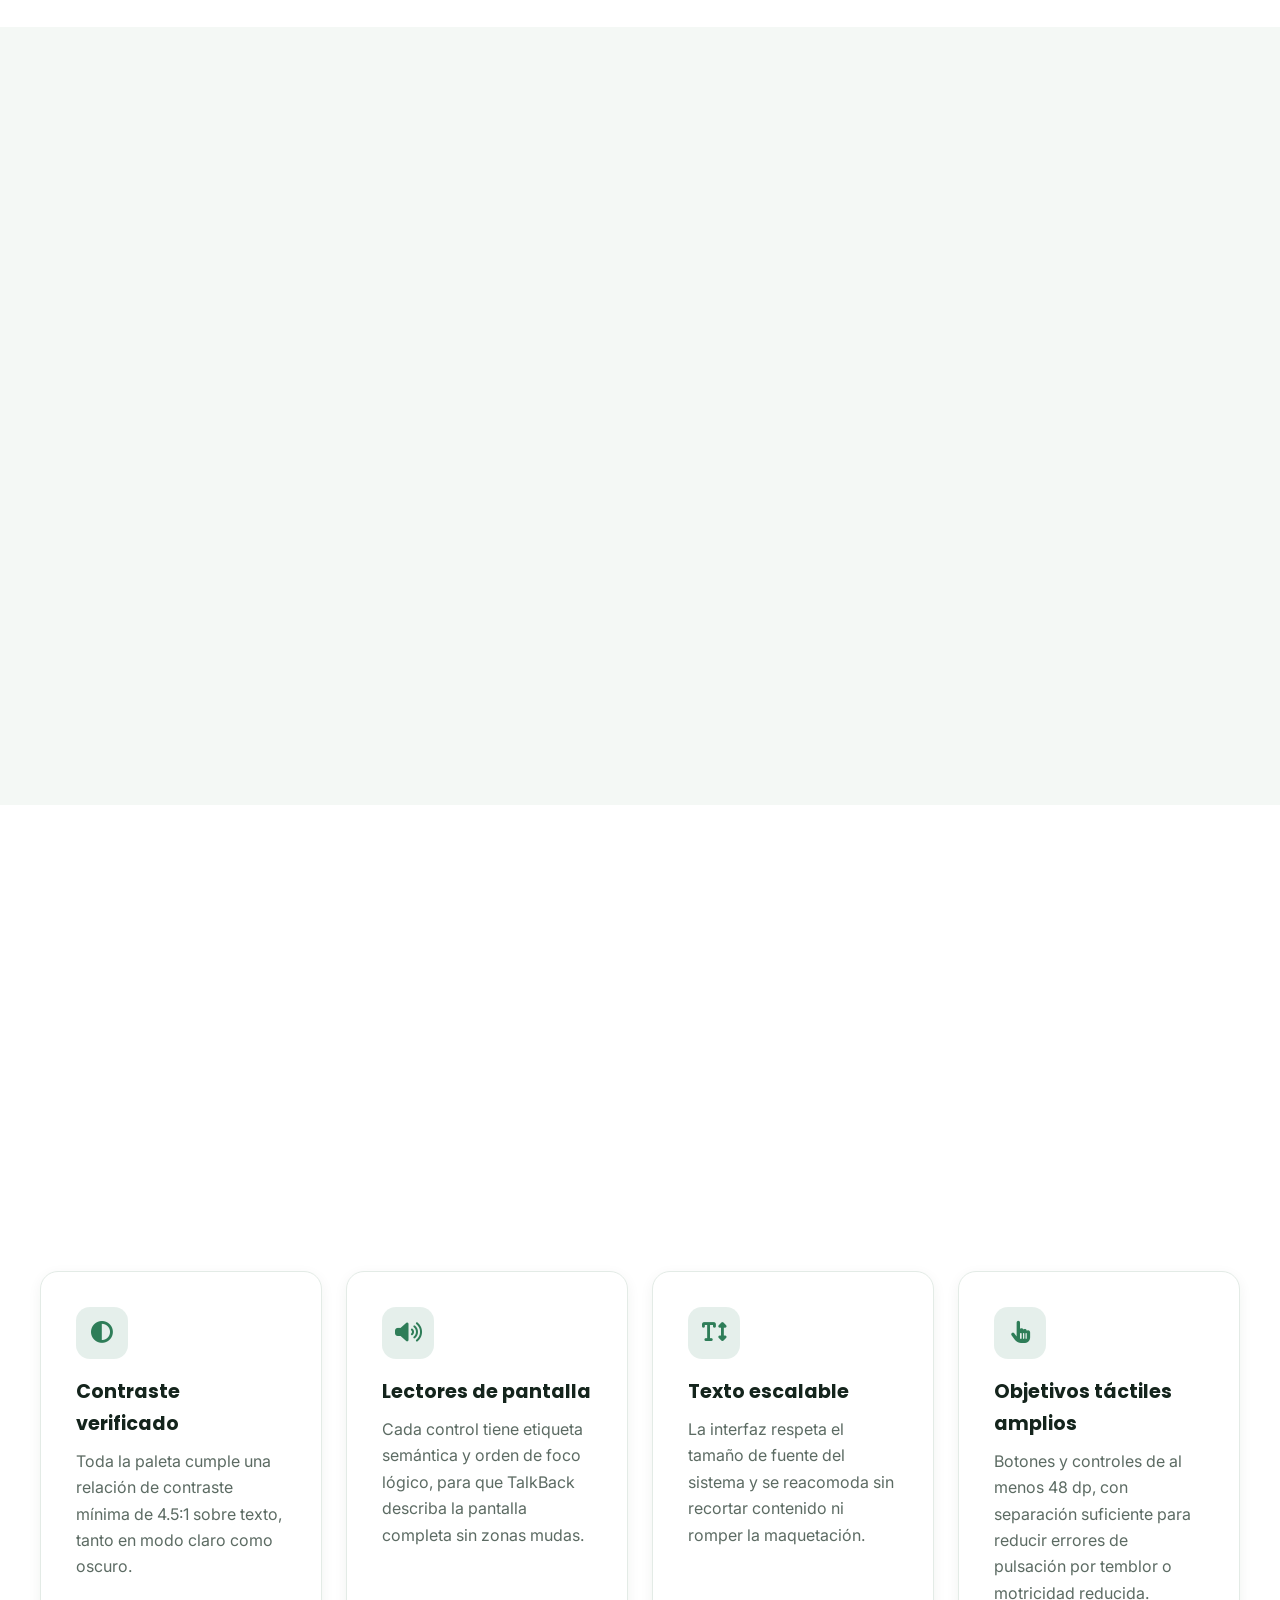
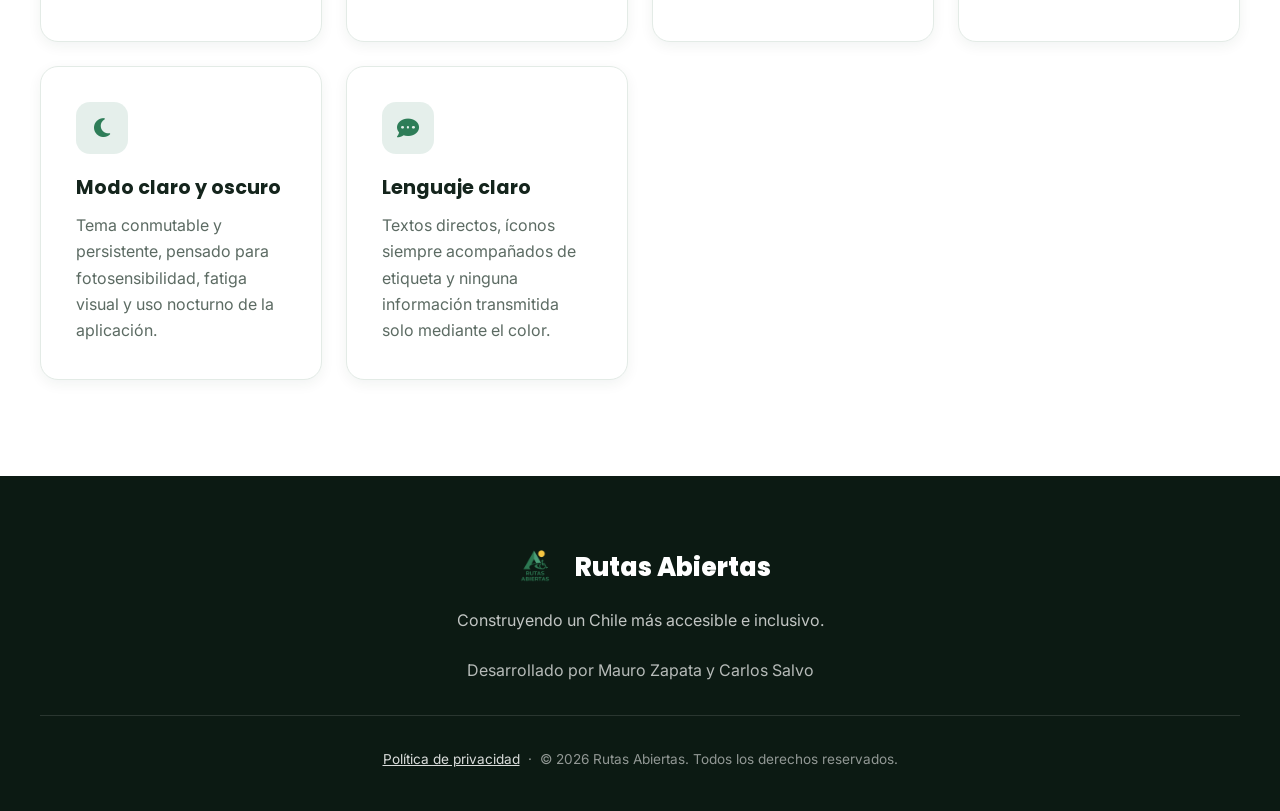
==== commit 6609716e: "feat: add privacy policy page and update footer links" ====
--- a/Index.html
+++ b/Index.html
@@ -487,7 +487,10 @@
             </div>
             <p class="footer-tag">Construyendo un Chile más accesible e inclusivo.</p>
             <p style="color: rgba(255,255,255,0.7);">Desarrollado por Mauro Zapata y Carlos Salvo</p>
-            <p class="footer-bottom">© 2026 Rutas Abiertas. Todos los derechos reservados.</p>
+            <p class="footer-bottom">
+                <a href="/privacidad/" style="color: rgba(255,255,255,0.85);">Política de privacidad</a>
+                &nbsp;·&nbsp; © 2026 Rutas Abiertas. Todos los derechos reservados.
+            </p>
         </div>
     </footer>
 
--- a/style.css
+++ b/style.css
@@ -1286,3 +1286,31 @@
         scroll-behavior: auto;
     }
 }
+
+/* ------------------------------------------------------------
+   Salto al contenido
+   ------------------------------------------------------------
+   Vive acá y no dentro de una página porque lo necesita cualquiera:
+   estaba solo en testers-form/styles.css y la página de privacidad
+   nació mostrando el enlace siempre visible, en vez de solo al
+   enfocarlo con el teclado.
+   Es el primer control que encuentra quien navega sin mouse.
+   ------------------------------------------------------------ */
+.skip-link {
+    position: absolute;
+    left: 1rem;
+    top: -100px;
+    z-index: 200;
+    background: var(--primary);
+    color: #fff;
+    padding: 0.8rem 1.4rem;
+    border-radius: 0 0 12px 12px;
+    font-weight: 700;
+    text-decoration: none;
+    transition: top 0.2s var(--ease);
+}
+
+.skip-link:focus,
+.skip-link:focus-visible {
+    top: 0;
+}
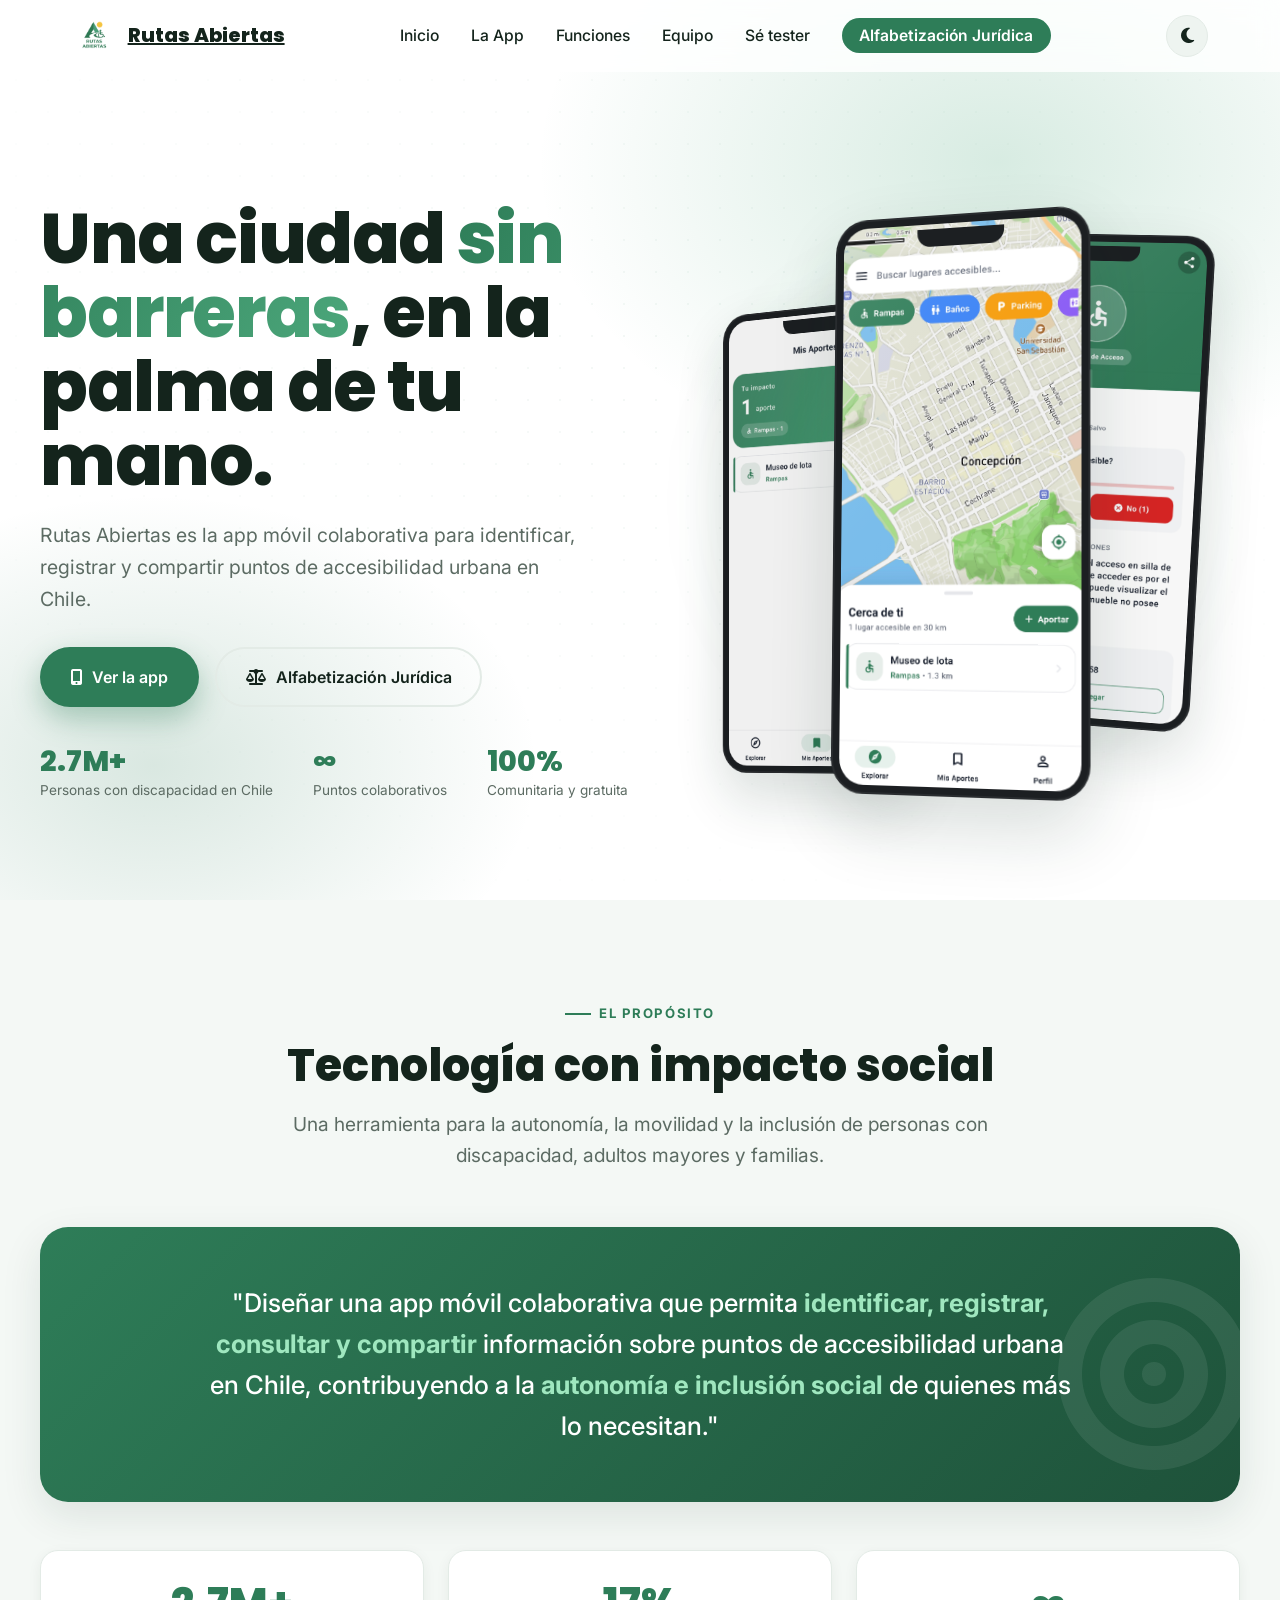
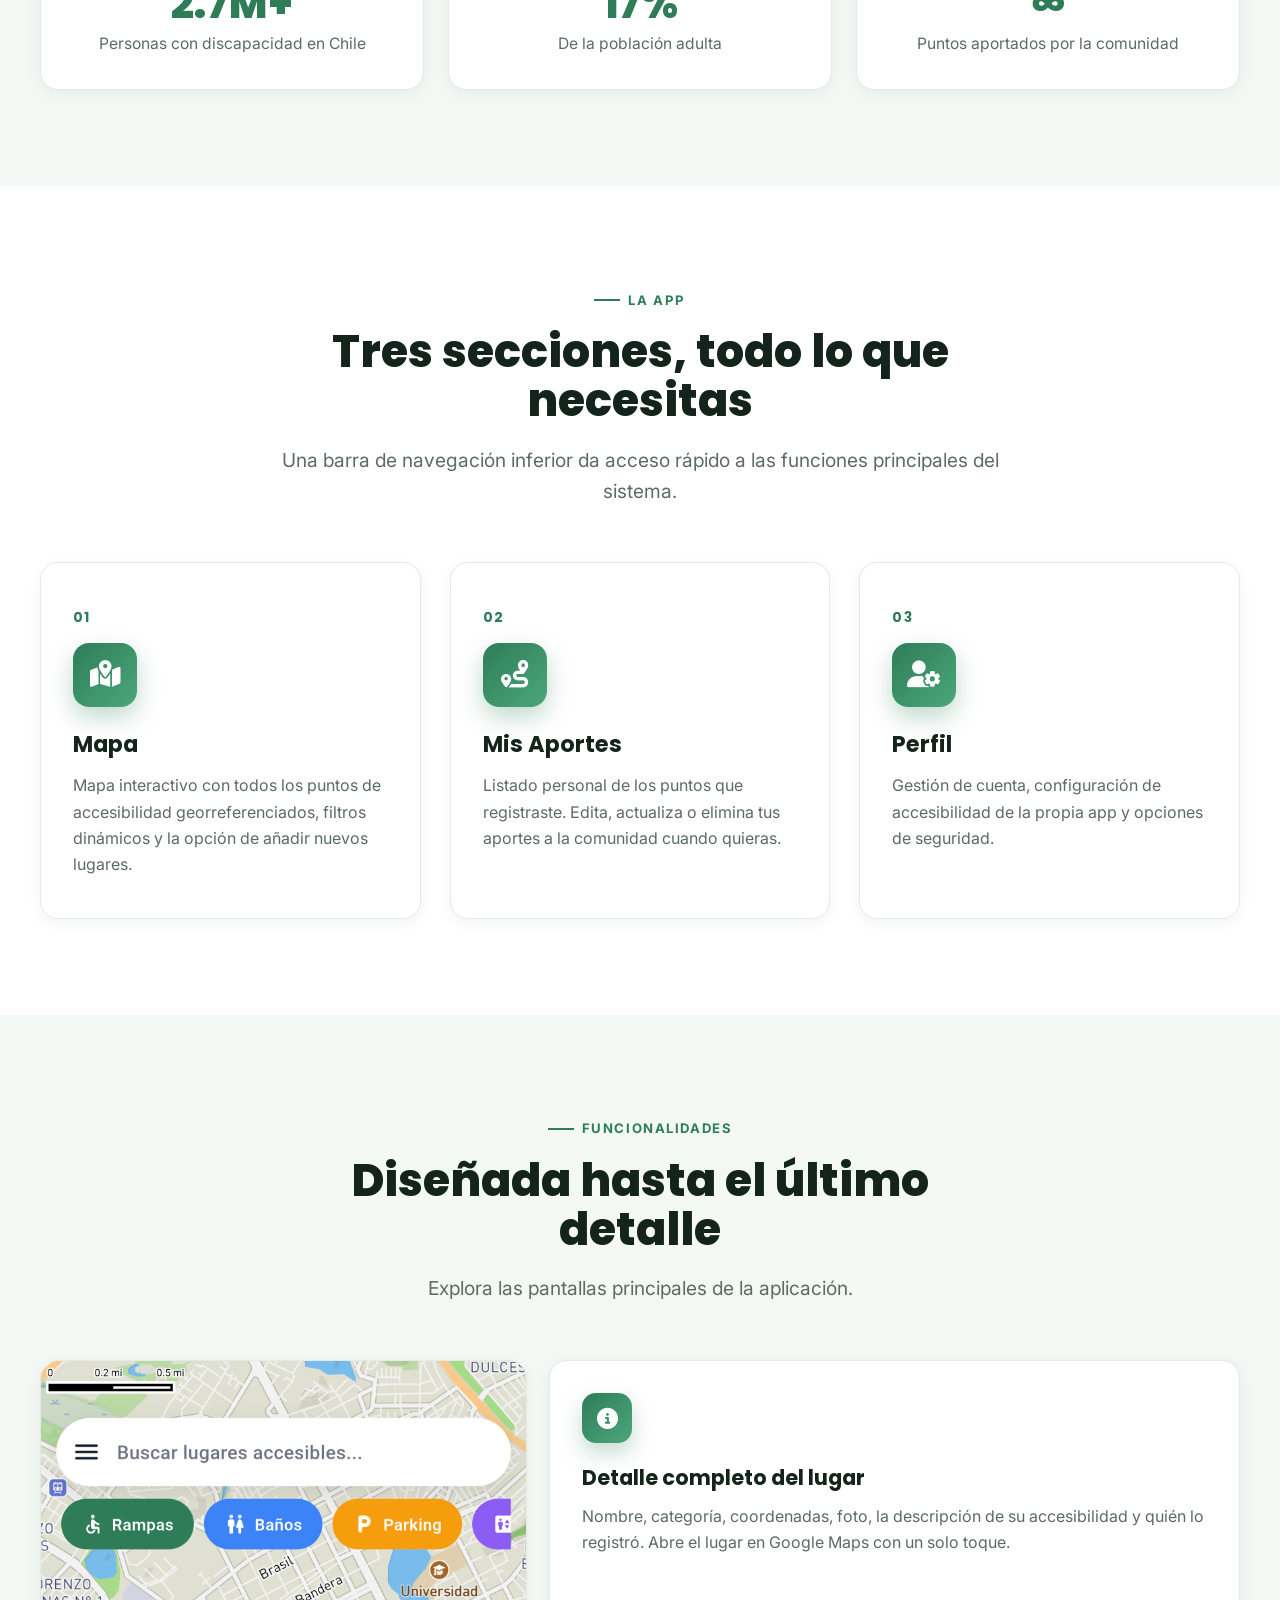
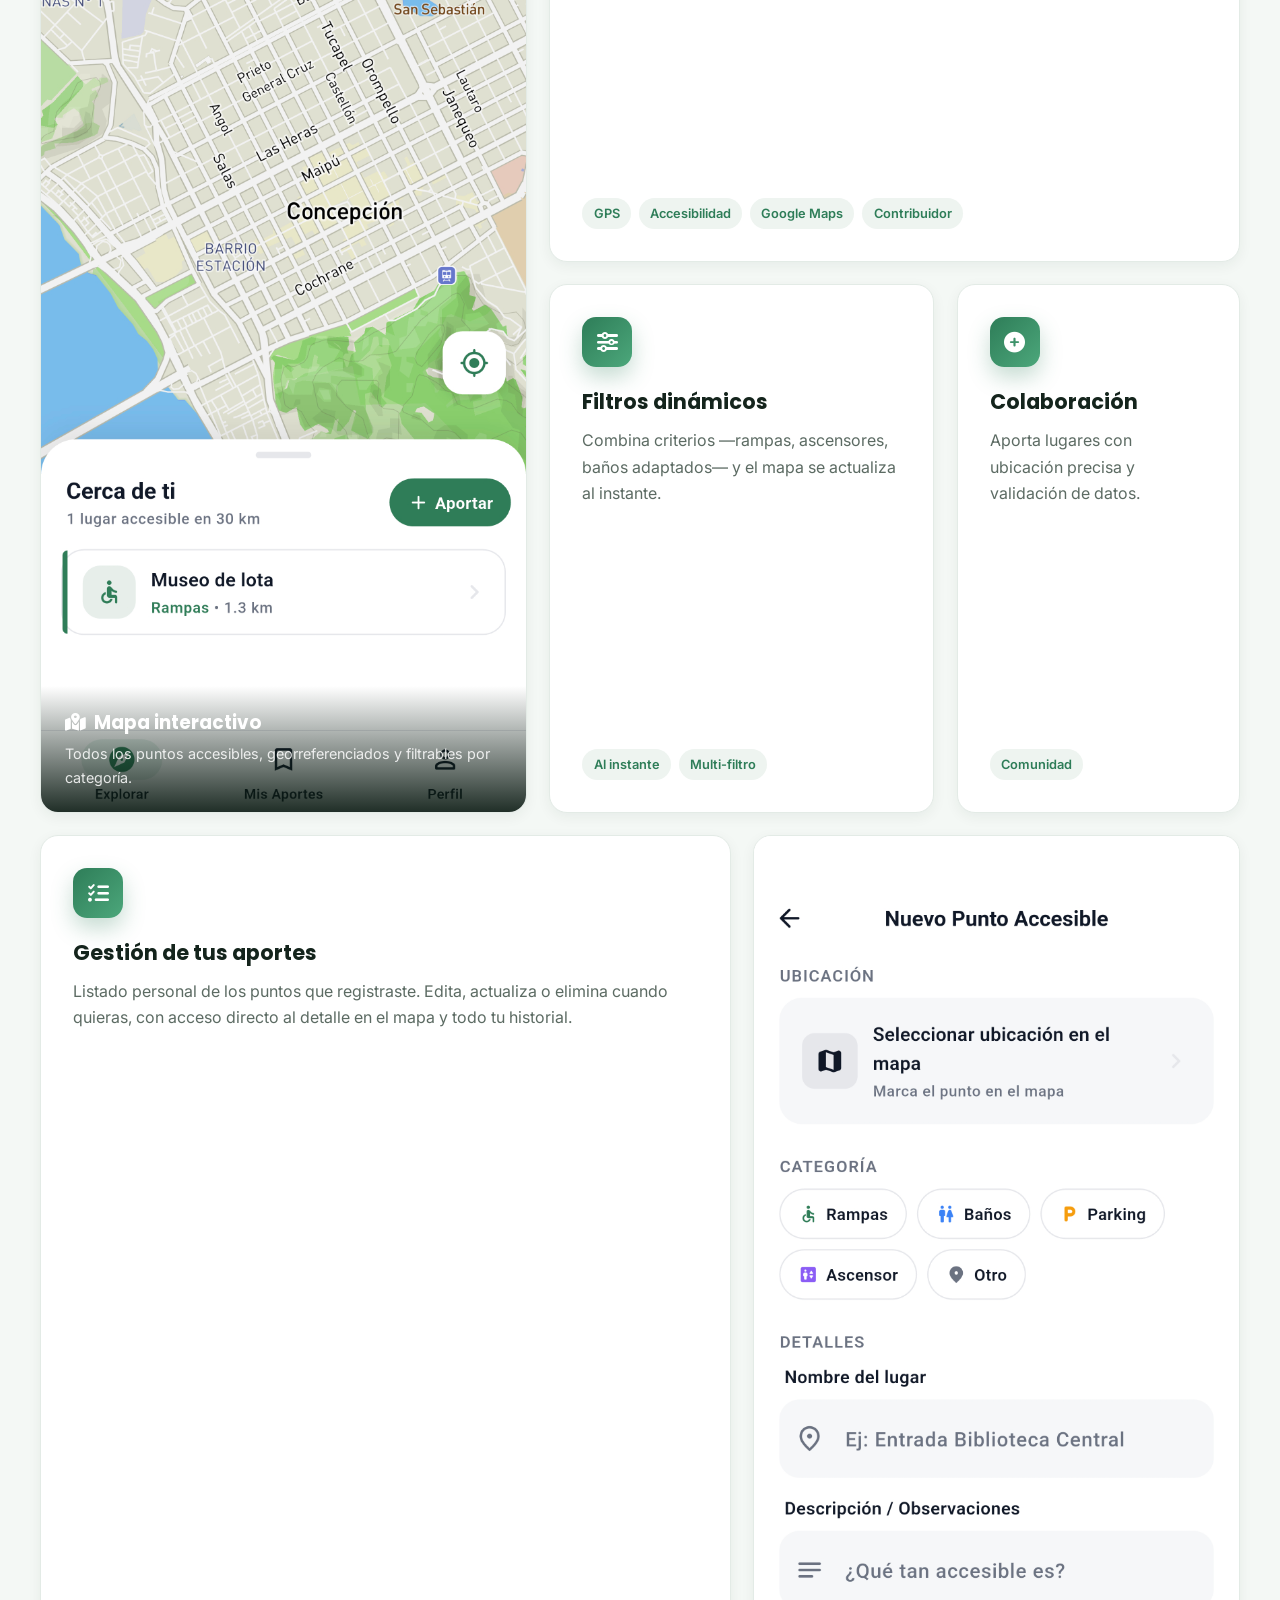
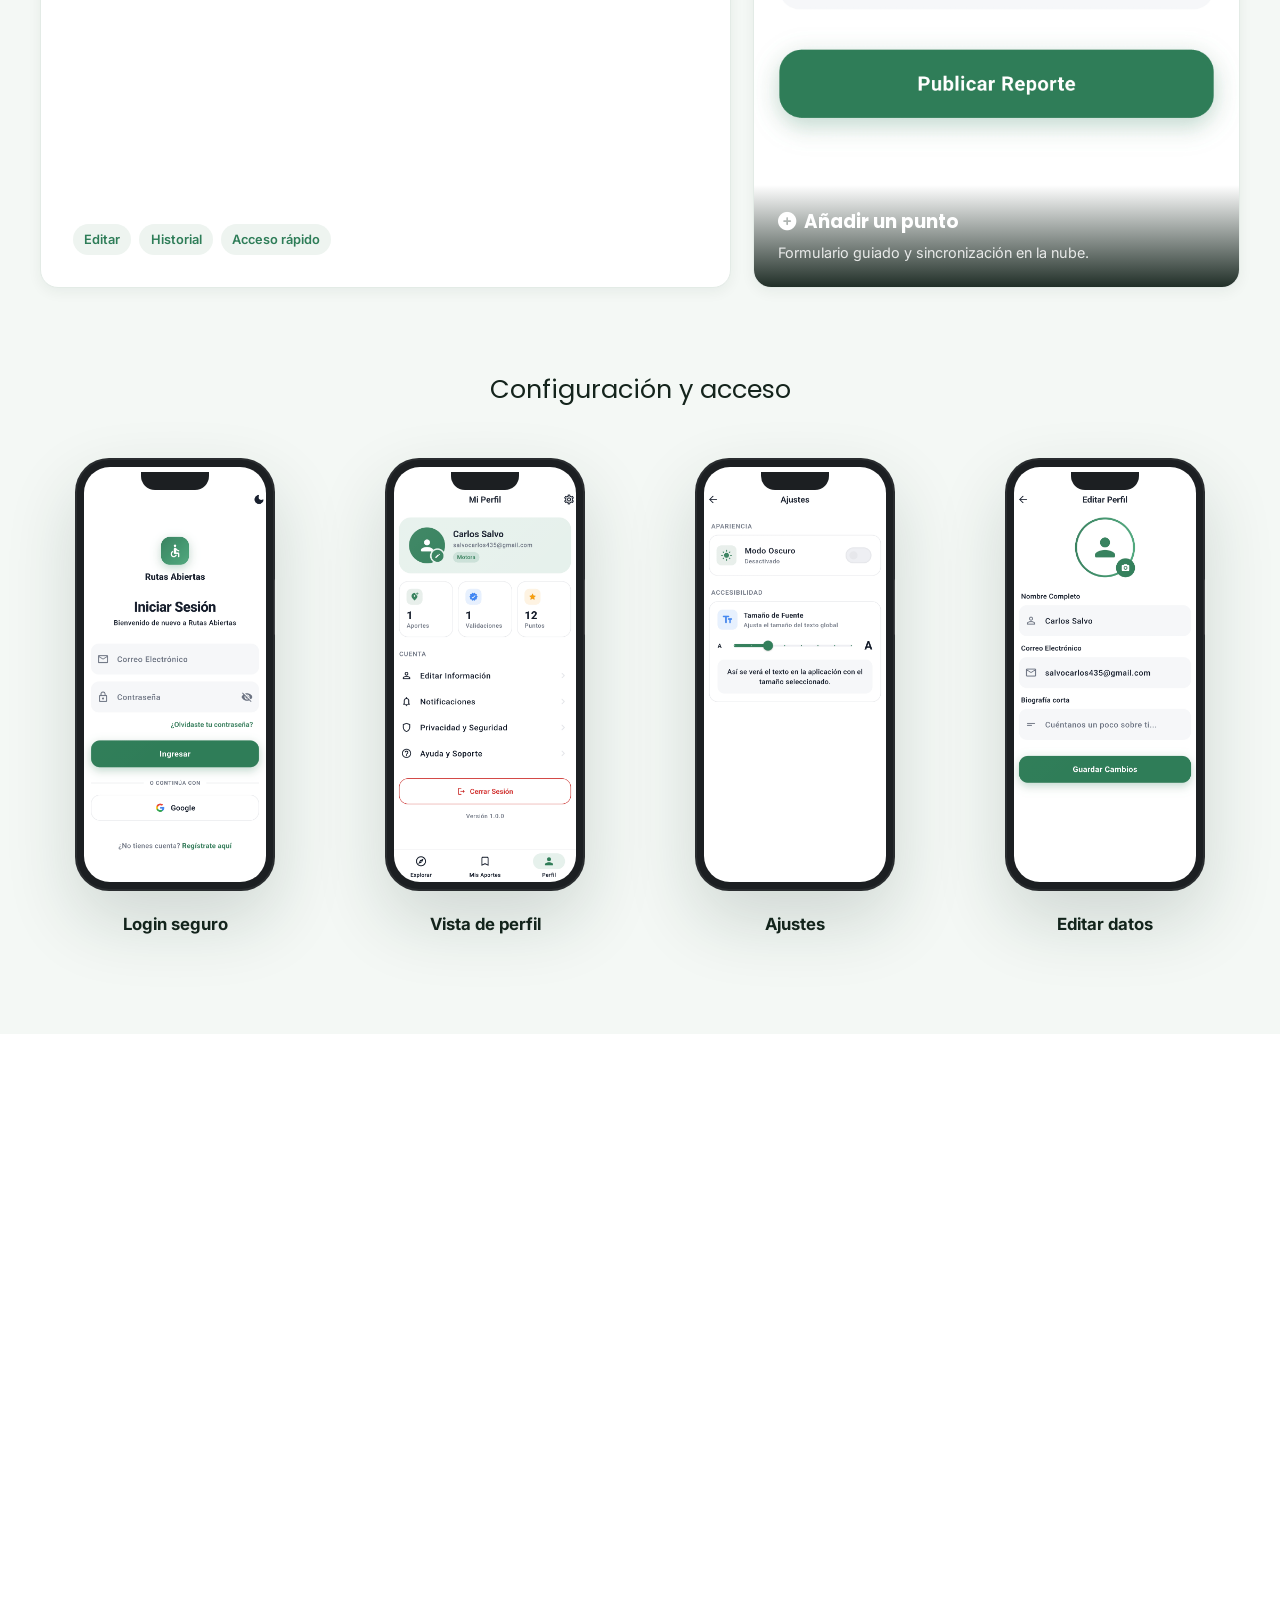
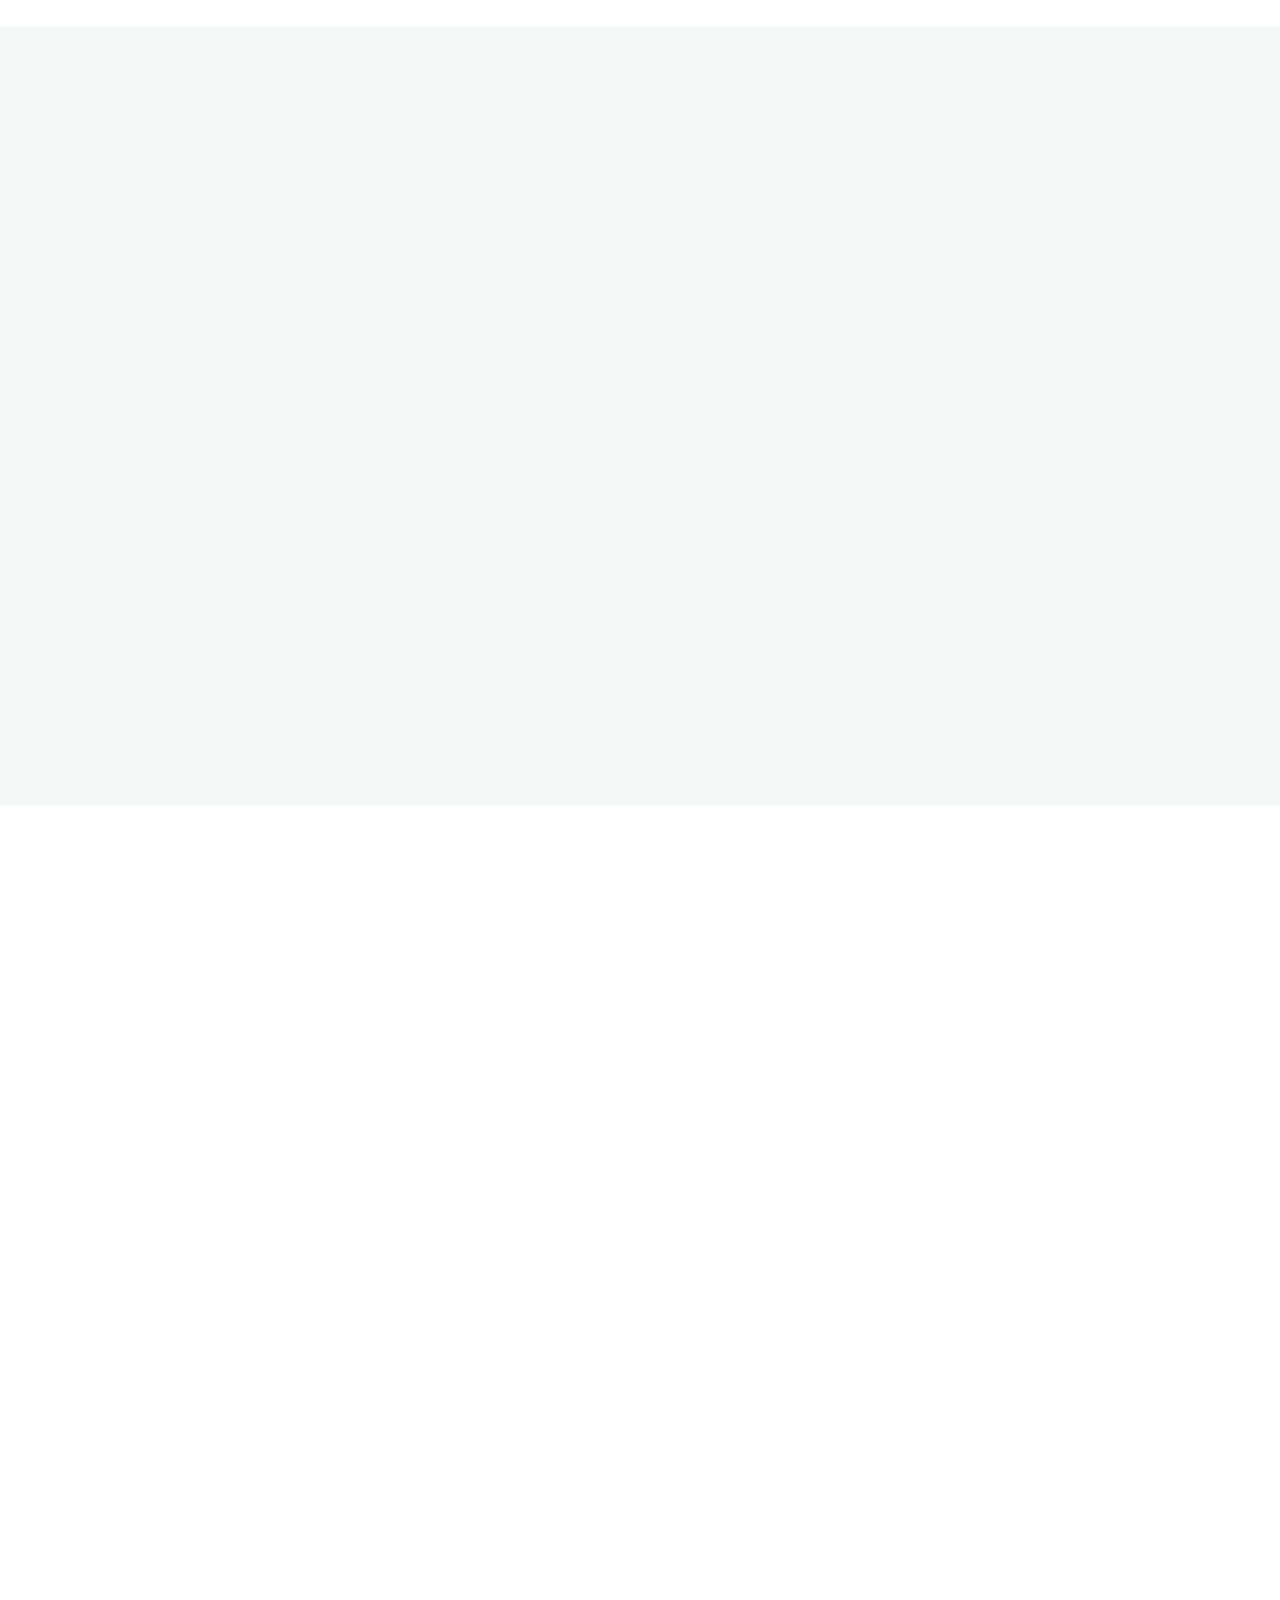
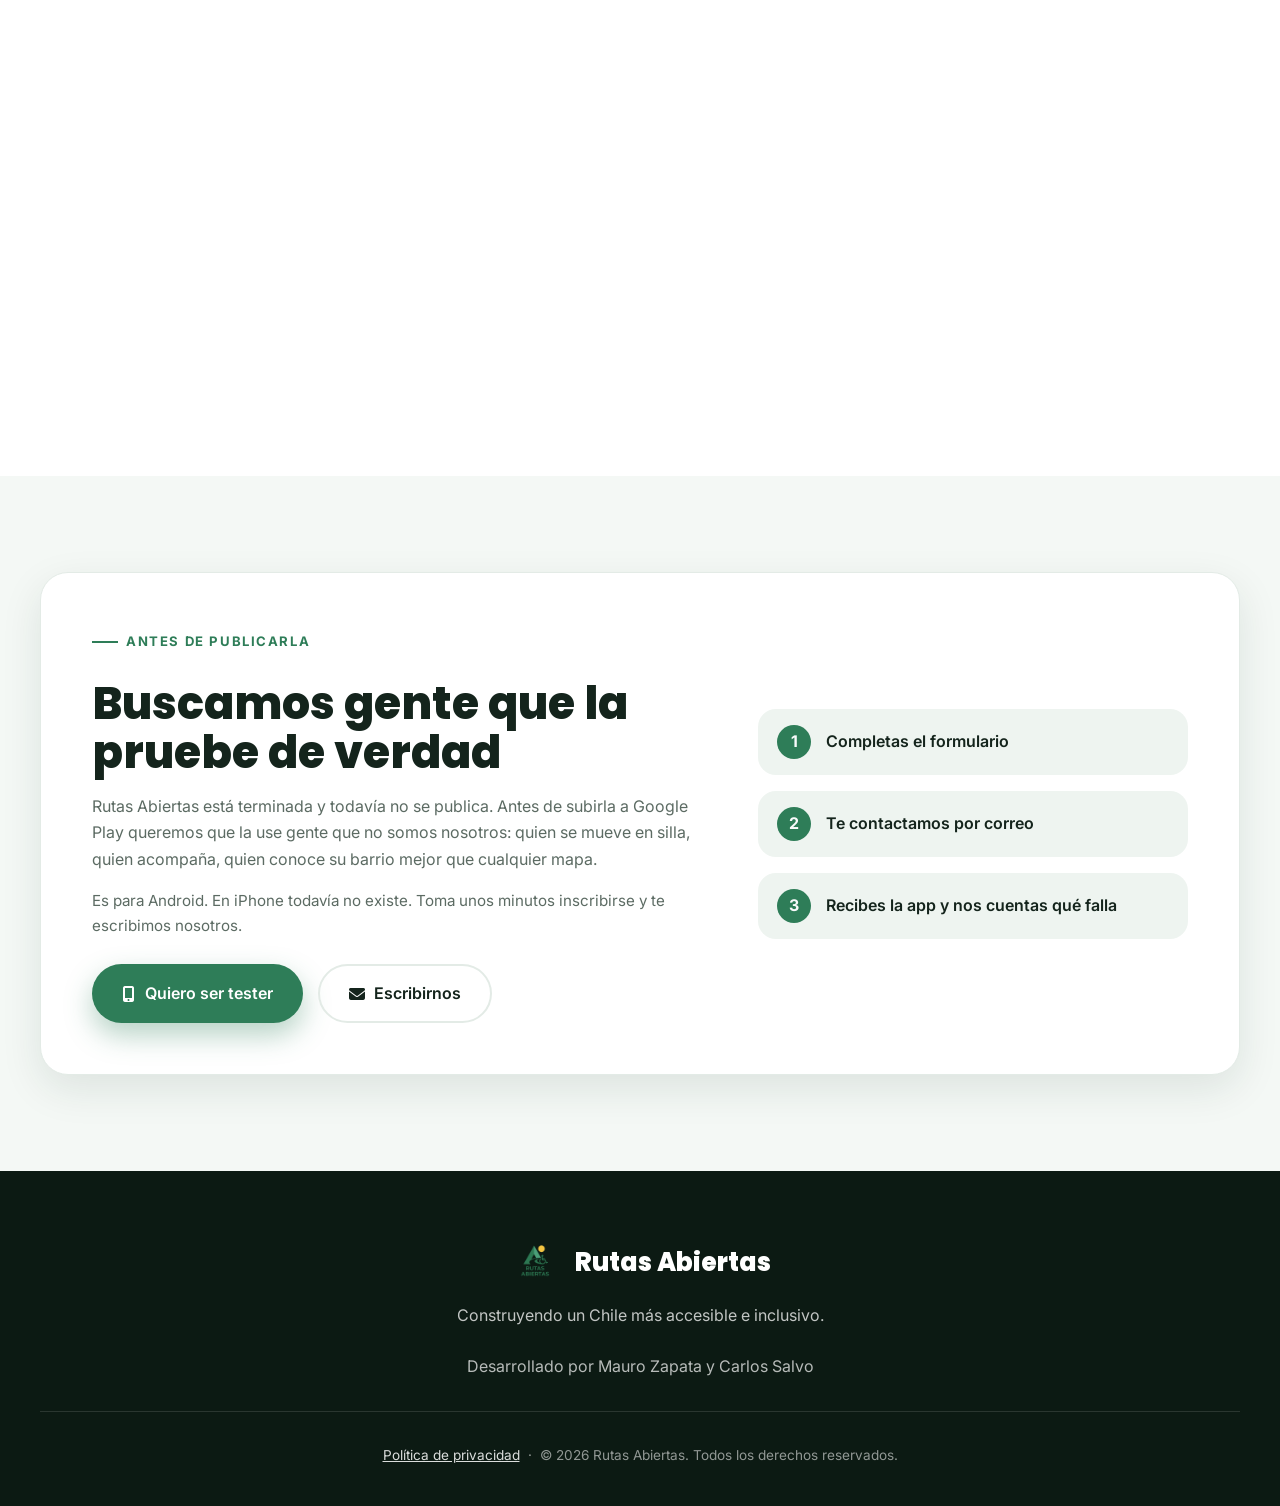
==== commit 950d991a: "feat: ofrecer el programa de beta testers y corregir lo que el codigo no respalda El sitio reclutaba" ====
--- a/Index.html
+++ b/Index.html
@@ -4,7 +4,11 @@
 <head>
     <meta charset="UTF-8">
     <meta name="viewport" content="width=device-width, initial-scale=1.0">
-    <script>try{if(localStorage.getItem('theme')==='dark')document.documentElement.setAttribute('data-theme','dark');}catch(e){}</script>
+    <script>try{if(localStorage.getItem('theme')==='dark')document.documentElement.setAttribute('data-theme','dark');}catch(e){}
+    /* Marca que hay JS. Las animaciones de aparición parten en opacity:0, así que
+       sin esta clase el contenido quedaría invisible para quien tenga JS bloqueado
+       o para un rastreador: la regla .reveal solo aplica dentro de .js. */
+    document.documentElement.classList.add('js');</script>
     <title>Rutas Abiertas — App de Accesibilidad Urbana en Chile</title>
     <meta name="description"
         content="Rutas Abiertas: app móvil colaborativa para mapear y compartir puntos de accesibilidad urbana en Chile. Rampas, ascensores y baños adaptados, registrados por la comunidad.">
@@ -102,6 +106,7 @@
                 <li><a href="#menus">La App</a></li>
                 <li><a href="#funcionalidades">Funciones</a></li>
                 <li><a href="#equipo">Equipo</a></li>
+                <li><a href="#beta">Sé tester</a></li>
                 <li><a class="nav-cta" href="/alfabetizacion-juridica/">Alfabetización Jurídica</a></li>
             </ul>
             <div class="nav-actions">
@@ -131,7 +136,7 @@
                 <div class="hero-mini-stats">
                     <div>
                         <div class="num">2.7M+</div>
-                        <div class="lbl">Personas beneficiadas</div>
+                        <div class="lbl">Personas con discapacidad en Chile</div>
                     </div>
                     <div>
                         <div class="num">∞</div>
@@ -150,7 +155,7 @@
                     <div class="device device--left">
                         <div class="phone-frame">
                             <div class="phone-screen">
-                                <img src="/layouts/light/routes.jpg" data-name="routes" alt="Pantalla Mis Rutas"
+                                <img src="/layouts/light/routes.jpg" data-name="routes" alt="Pantalla Mis Aportes"
                                     class="app-screen">
                                 <span class="glare"></span>
                             </div>
@@ -234,7 +239,7 @@
                 <div class="menu-card reveal">
                     <span class="menu-number">02</span>
                     <div class="menu-icon"><i class="fas fa-route"></i></div>
-                    <h3>Mis Rutas</h3>
+                    <h3>Mis Aportes</h3>
                     <p>Listado personal de los puntos que registraste. Edita, actualiza o elimina tus aportes a la
                         comunidad cuando quieras.</p>
                 </div>
@@ -262,14 +267,14 @@
                     <img src="/layouts/light/map.jpg" data-name="map" alt="Mapa de accesibilidad" class="app-screen">
                     <div class="shot-cap">
                         <h4><i class="fas fa-map-location-dot"></i> Mapa interactivo</h4>
-                        <p>Todos los puntos accesibles, georreferenciados y filtrables en tiempo real.</p>
+                        <p>Todos los puntos accesibles, georreferenciados y filtrables por categoría.</p>
                     </div>
                 </div>
 
                 <div class="bento-cell bento-feature c-detalle">
                     <div class="b-icon"><i class="fas fa-circle-info"></i></div>
                     <h3>Detalle completo del lugar</h3>
-                    <p>Nombre, dirección, coordenadas GPS, características de accesibilidad y quién lo registró. Abre el
+                    <p>Nombre, categoría, coordenadas, foto, la descripción de su accesibilidad y quién lo registró. Abre el
                         lugar en Google Maps con un solo toque.</p>
                     <ul class="bento-tags">
                         <li>GPS</li>
@@ -284,7 +289,7 @@
                     <h3>Filtros dinámicos</h3>
                     <p>Combina criterios —rampas, ascensores, baños adaptados— y el mapa se actualiza al instante.</p>
                     <ul class="bento-tags">
-                        <li>Tiempo real</li>
+                        <li>Al instante</li>
                         <li>Multi-filtro</li>
                     </ul>
                 </div>
@@ -433,7 +438,7 @@
             </div>
 
             <ul class="a11y-badges reveal">
-                <li><i class="fas fa-circle-check"></i> WCAG 2.1 nivel AA</li>
+                <li><i class="fas fa-circle-check"></i> Criterios WCAG 2.1 AA como guía</li>
                 <li><i class="fas fa-circle-check"></i> Compatible con TalkBack</li>
                 <li><i class="fas fa-circle-check"></i> Áreas táctiles de 48 dp</li>
             </ul>
@@ -454,8 +459,8 @@
                 <div class="a11y-card reveal">
                     <div class="ic"><i class="fas fa-text-height"></i></div>
                     <h3>Texto escalable</h3>
-                    <p>La interfaz respeta el tamaño de fuente del sistema y se reacomoda sin recortar contenido ni
-                        romper la maquetación.</p>
+                    <p>La app respeta el tamaño de letra que tengas configurado en el teléfono y le suma su propio
+                        control, del 80% al 150%, sin recortar contenido ni romper la maquetación.</p>
                 </div>
                 <div class="a11y-card reveal">
                     <div class="ic"><i class="fas fa-hand-pointer"></i></div>
@@ -475,6 +480,40 @@
                     <p>Textos directos, íconos siempre acompañados de etiqueta y ninguna información transmitida solo
                         mediante el color.</p>
                 </div>
+            </div>
+        </div>
+    </section>
+
+    <!-- ================= BETA TESTERS ================= -->
+    <section id="beta" class="beta-strip">
+        <div class="container">
+            <div class="beta-box reveal">
+                <div class="beta-texto">
+                    <span class="eyebrow">Antes de publicarla</span>
+                    <h2>Buscamos gente que la pruebe de verdad</h2>
+                    <p>
+                        Rutas Abiertas está terminada y todavía no se publica. Antes de subirla a
+                        Google Play queremos que la use gente que no somos nosotros: quien se mueve
+                        en silla, quien acompaña, quien conoce su barrio mejor que cualquier mapa.
+                    </p>
+                    <p class="beta-detalle">
+                        Es para Android. En iPhone todavía no existe. Toma unos minutos inscribirse
+                        y te escribimos nosotros.
+                    </p>
+                    <div class="beta-acciones">
+                        <a class="btn btn-primary" href="/testers-form/">
+                            <i class="fas fa-mobile-screen-button" aria-hidden="true"></i> Quiero ser tester
+                        </a>
+                        <a class="btn btn-ghost" href="mailto:rutas.abiertas1@gmail.com">
+                            <i class="fas fa-envelope" aria-hidden="true"></i> Escribirnos
+                        </a>
+                    </div>
+                </div>
+                <ul class="beta-pasos">
+                    <li><span>1</span> Completas el formulario</li>
+                    <li><span>2</span> Te contactamos por correo</li>
+                    <li><span>3</span> Recibes la app y nos cuentas qué falla</li>
+                </ul>
             </div>
         </div>
     </section>
--- a/style.css
+++ b/style.css
@@ -1162,16 +1162,109 @@
     color: rgba(255, 255, 255, 0.55);
 }
 
+/* ---------- BETA TESTERS ---------- */
+/* Va justo antes del pie a propósito: quien llegó hasta acá ya leyó qué es la
+   app, y es el momento en que tiene sentido pedirle que la pruebe. */
+.beta-strip {
+    background: var(--bg-alt);
+}
+
+.beta-box {
+    display: grid;
+    grid-template-columns: 1.4fr 1fr;
+    gap: clamp(2rem, 5vw, 4rem);
+    align-items: center;
+    background: var(--surface);
+    border: 1px solid var(--border);
+    border-radius: var(--radius-lg);
+    padding: clamp(2rem, 4vw, 3.4rem);
+    box-shadow: var(--shadow-md);
+}
+
+.beta-box h2 {
+    margin: .6rem 0 1rem;
+}
+
+.beta-box p {
+    color: var(--text-muted);
+    margin-bottom: 1rem;
+}
+
+.beta-detalle {
+    font-size: .95rem;
+}
+
+.beta-acciones {
+    display: flex;
+    flex-wrap: wrap;
+    gap: .9rem;
+    margin-top: 1.6rem;
+}
+
+.beta-pasos {
+    list-style: none;
+    display: flex;
+    flex-direction: column;
+    gap: 1rem;
+    margin: 0;
+    padding: 0;
+}
+
+.beta-pasos li {
+    display: flex;
+    align-items: center;
+    gap: .9rem;
+    padding: 1rem 1.2rem;
+    background: var(--surface-2);
+    border-radius: var(--radius);
+    font-weight: 600;
+    color: var(--text-main);
+}
+
+/* El número va como texto, no como ::before decorativo: es parte de la
+   instrucción y un lector de pantalla tiene que anunciarlo. */
+.beta-pasos span {
+    flex: none;
+    width: 34px;
+    height: 34px;
+    display: grid;
+    place-items: center;
+    border-radius: 50%;
+    background: var(--primary);
+    color: var(--white);
+    font-weight: 700;
+}
+
+@media (max-width: 968px) {
+    .beta-box {
+        grid-template-columns: 1fr;
+    }
+}
+
 /* ---------- REVEAL ANIMATION ---------- */
-.reveal {
+/* Ojo con el `.js`: sin él, todo lo que lleva .reveal arranca invisible y solo
+   lo revela el IntersectionObserver. Con JS bloqueado, o para un rastreador, la
+   página se vería casi vacía —son 23 bloques—. Por eso la animación vive dentro
+   de .js, que agrega el propio script del <head>: sin JS no hay animación, pero
+   el contenido está. */
+.js .reveal {
     opacity: 0;
     transform: translateY(36px);
     transition: opacity .7s var(--ease), transform .7s var(--ease);
 }
 
-.reveal.visible {
+.js .reveal.visible {
     opacity: 1;
     transform: none;
+}
+
+/* Quien pidió menos movimiento ve el contenido de una, sin desplazamiento. */
+@media (prefers-reduced-motion: reduce) {
+    .js .reveal {
+        opacity: 1;
+        transform: none;
+        transition: none;
+    }
 }
 
 /* ---------- RESPONSIVE ---------- */
